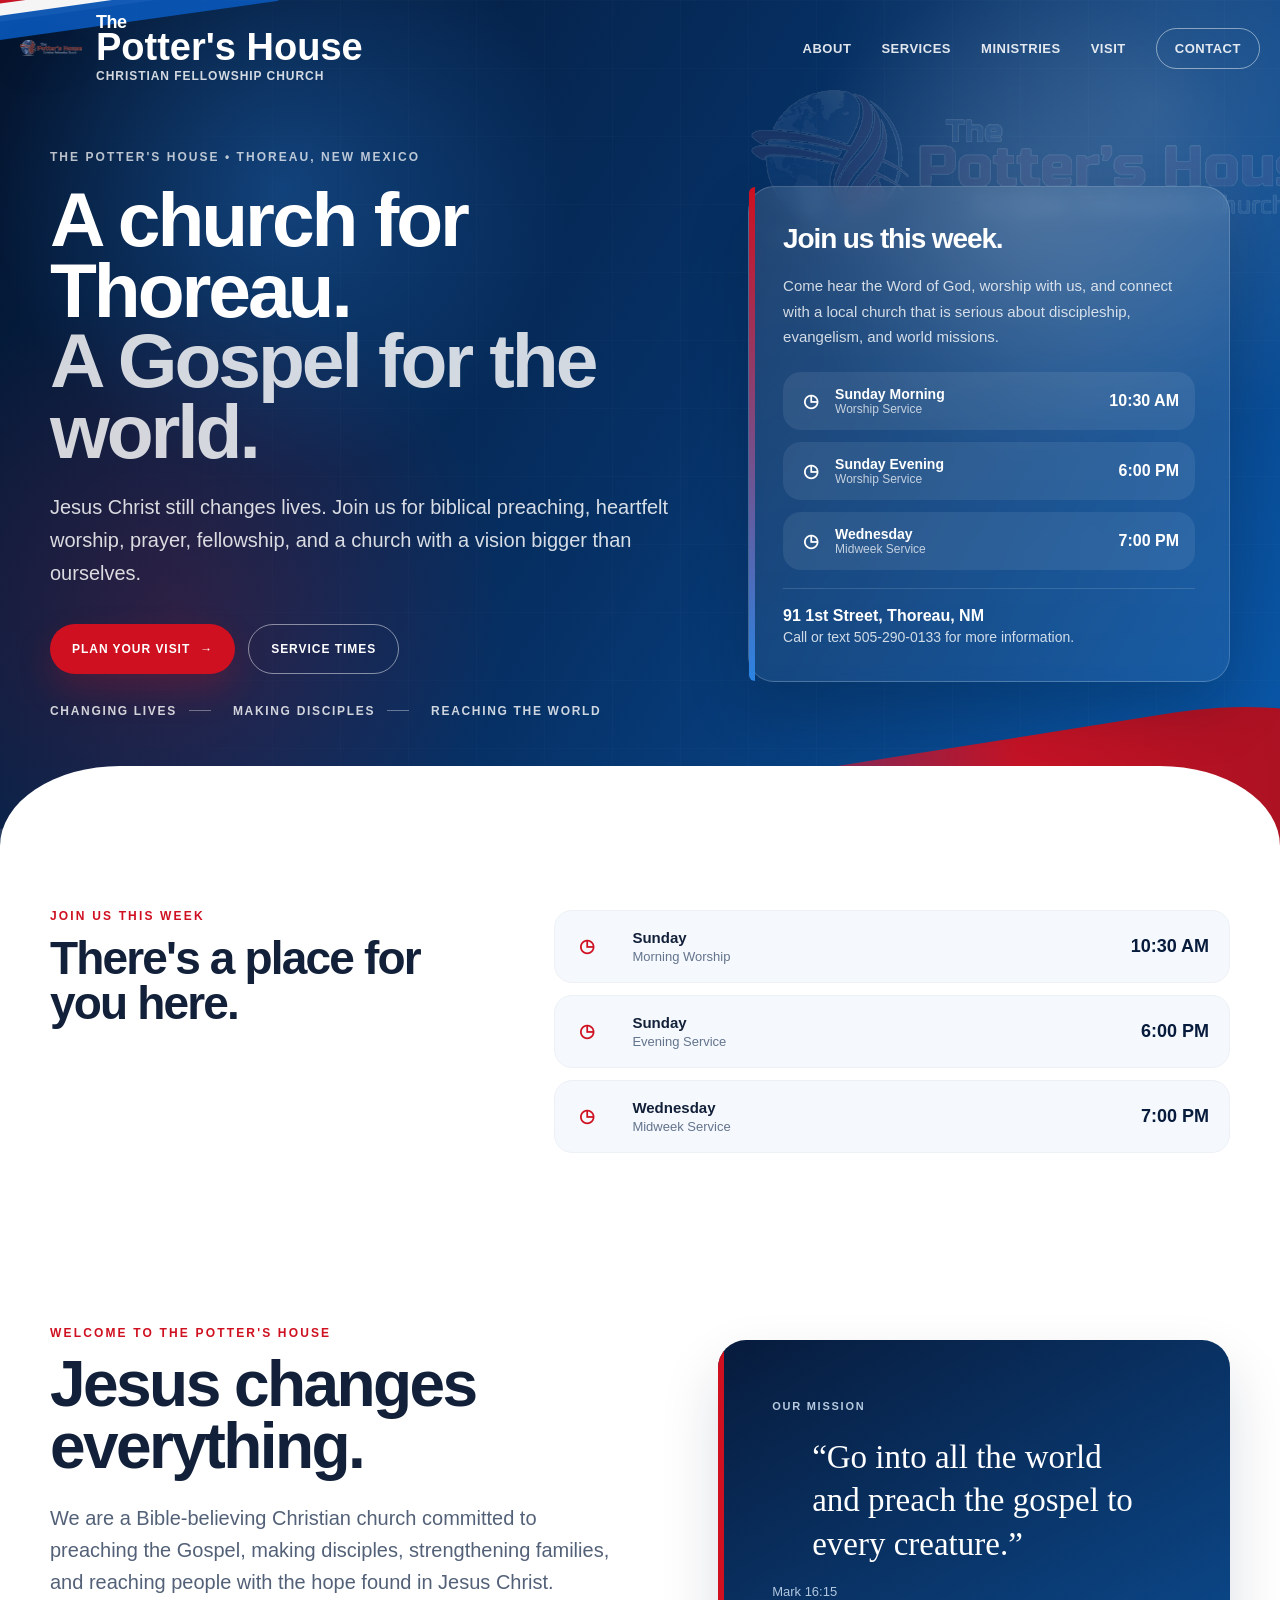
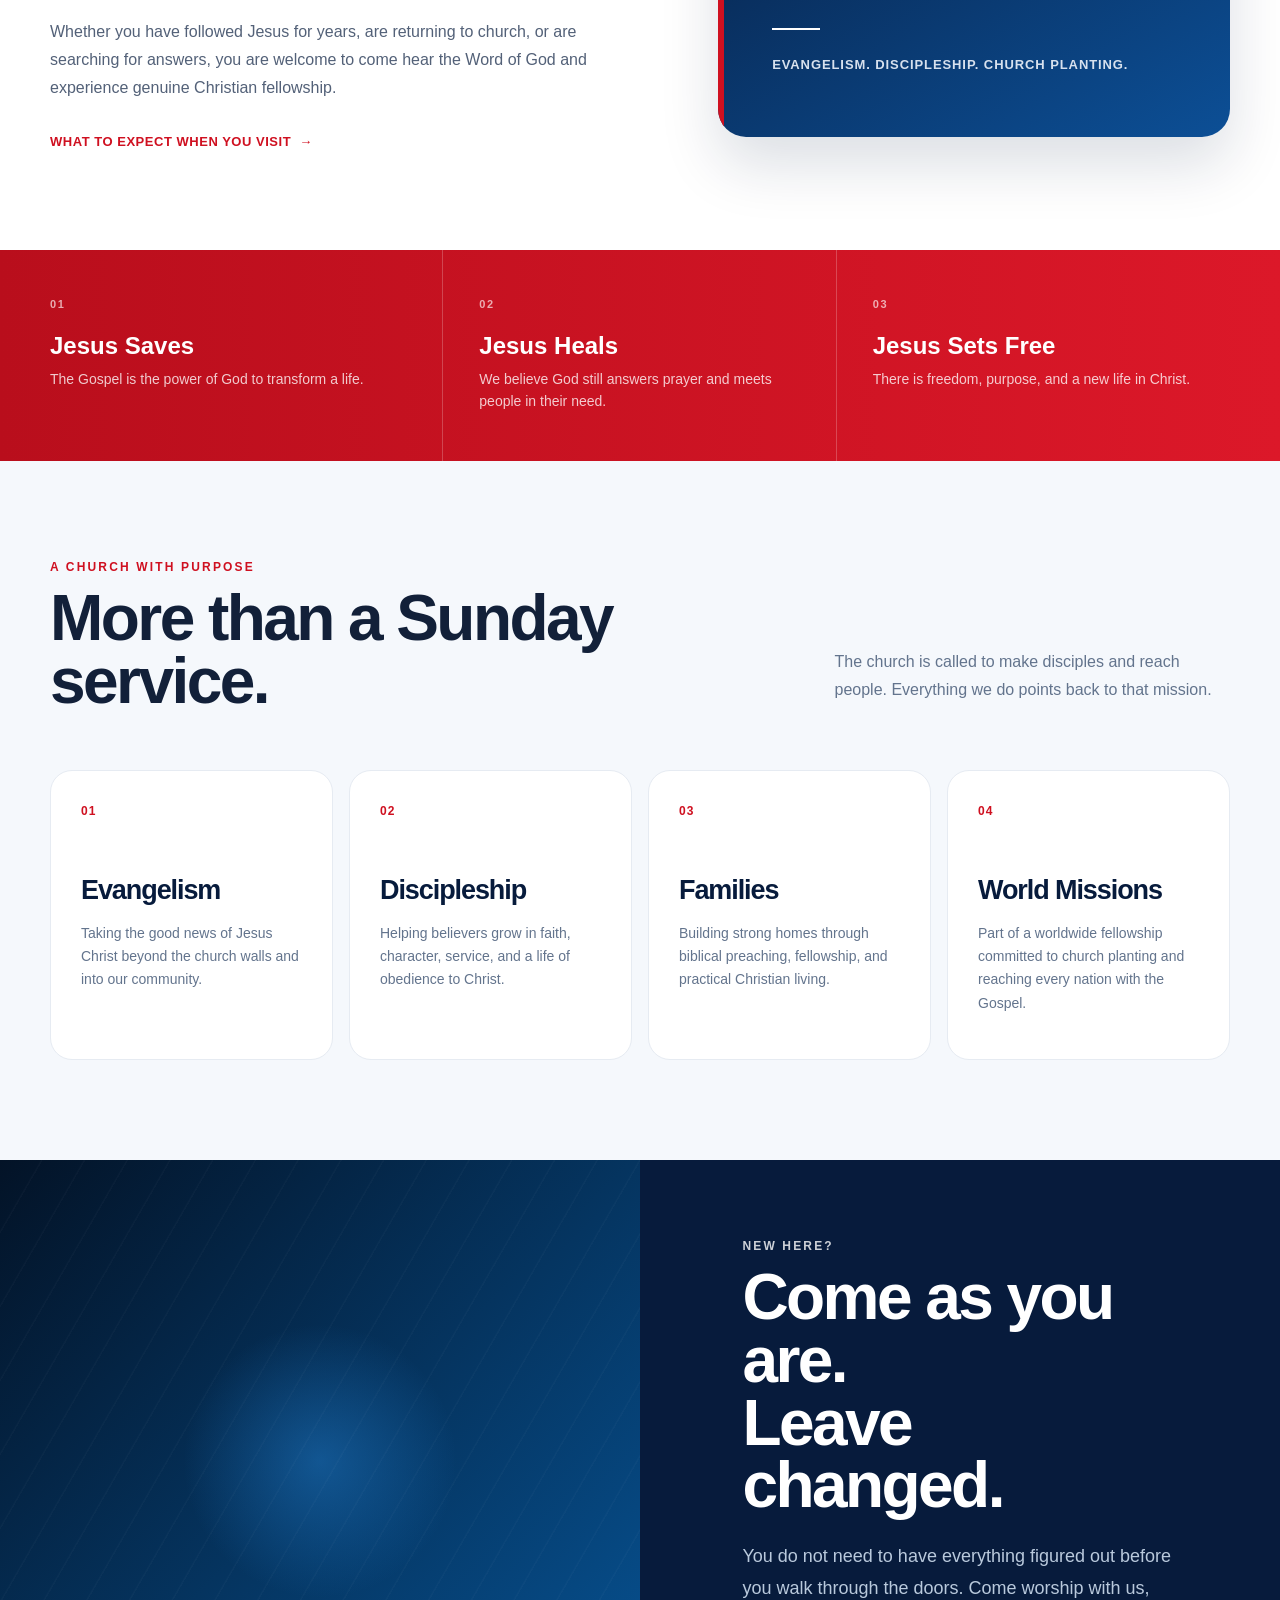
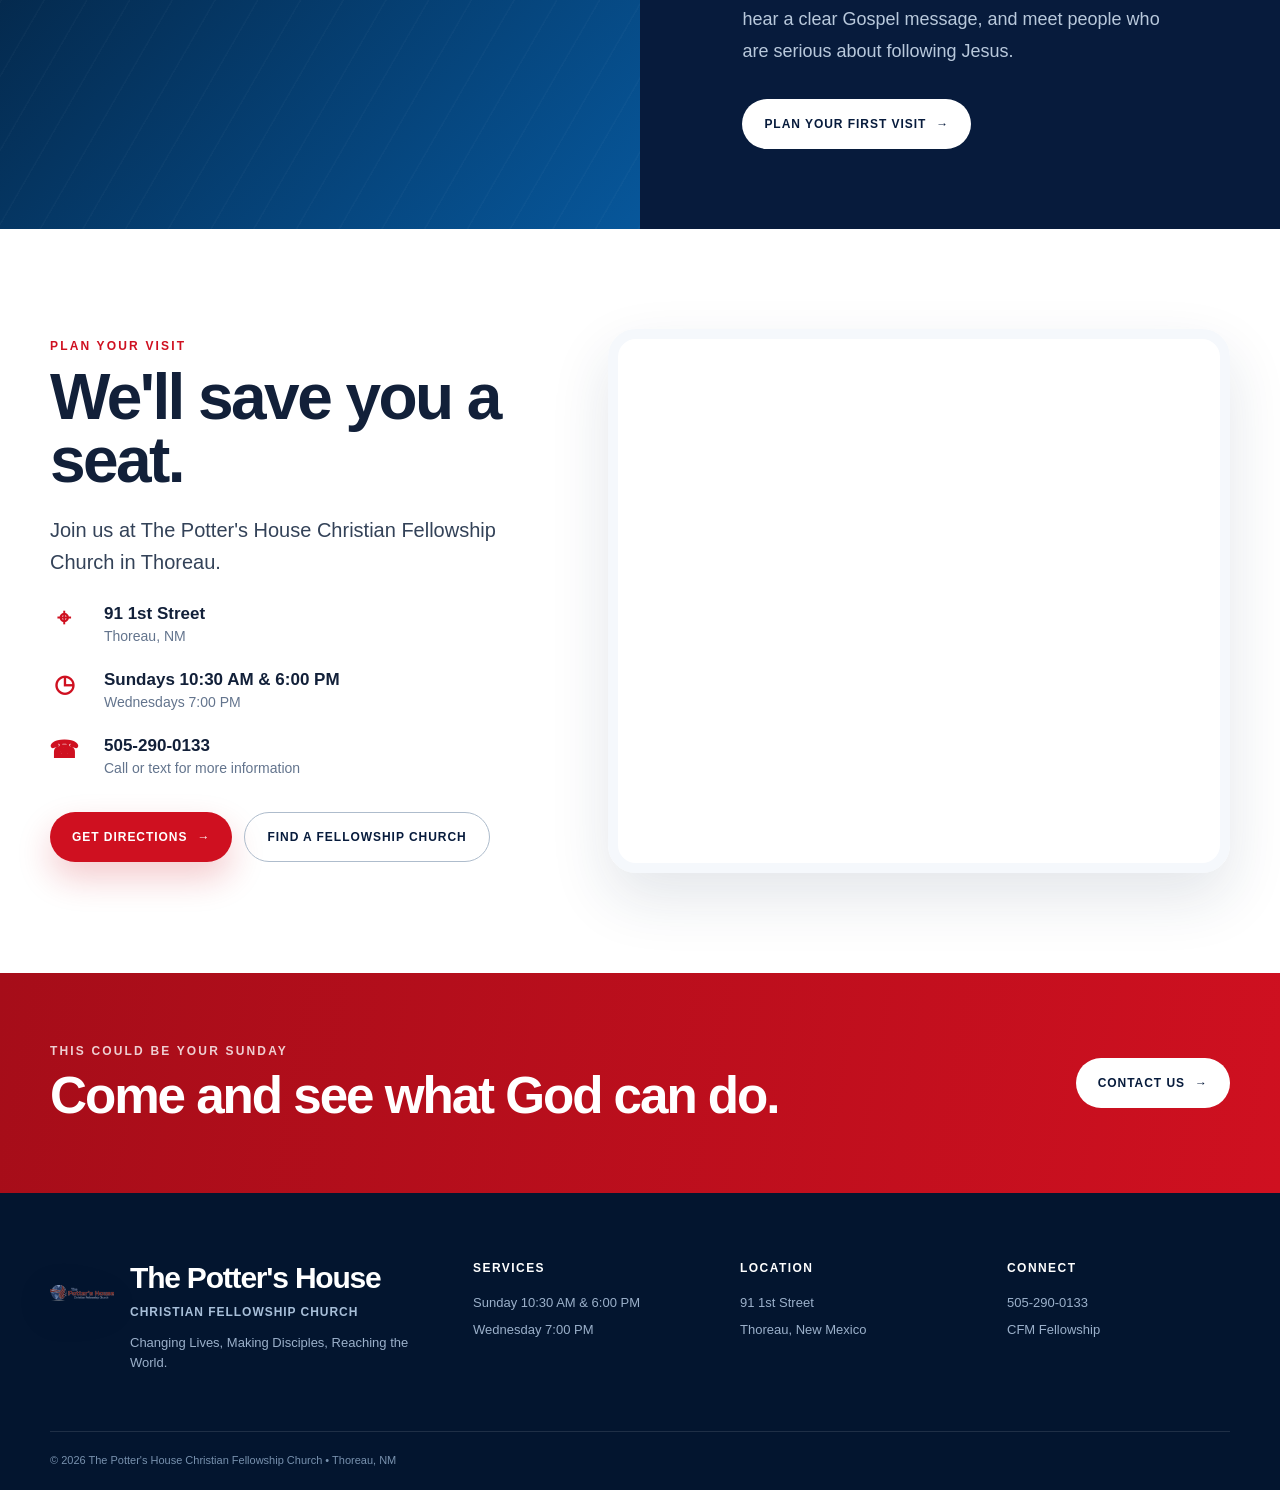
==== index.html @ 63192f6c "Launch Thoreau Potter's House website" ====
<!doctype html>
<html lang="en">
<head>
  <meta charset="utf-8" />
  <meta name="viewport" content="width=device-width, initial-scale=1" />
  <title>The Potter's House Thoreau | Christian Fellowship Church</title>
  <meta name="description" content="The Potter's House Christian Fellowship Church in Thoreau, New Mexico. Changing lives, making disciples, reaching the world." />
  <meta property="og:title" content="The Potter's House Thoreau" />
  <meta property="og:description" content="Changing Lives, Making Disciples, Reaching the World" />
  <meta property="og:type" content="website" />
  <meta property="og:url" content="https://thoreaupottershouse.com" />
  <link rel="stylesheet" href="/styles.css" />
</head>
<body>
<main>
  <header class="site-header" id="siteHeader">
    <div class="shell">
      <a class="brand" href="#home" aria-label="The Potter's House Thoreau home">
        <img class="brand-mark" src="/assets/logo-mark-transparent.webp" alt="The Potter's House logo mark" />
        <span class="brand-text">
          <span class="brand-top">The</span>
          <span class="brand-main">Potter's House</span>
          <span class="brand-sub">Christian Fellowship Church</span>
        </span>
      </a>
      <nav class="nav" aria-label="Primary navigation">
        <a href="/about.html">About</a>
        <a href="#services">Services</a>
        <a href="#ministries">Ministries</a>
        <a href="#visit">Visit</a>
        <a class="nav-cta" href="tel:+15052900133">Contact</a>
      </nav>
    </div>
  </header>

  <section class="hero" id="home">
    <div class="hero-ribbon-top"></div>
    <div class="hero-grid"></div>
    <div class="hero-glow"></div>
    <img class="hero-watermark" src="/assets/logo-mark-transparent.webp" alt="" aria-hidden="true" />

    <div class="hero-content shell">
      <div class="hero-copy">
        <div class="eyebrow">The Potter's House • Thoreau, New Mexico</div>
        <h1>A church for Thoreau.<br><span>A Gospel for the world.</span></h1>
        <p>Jesus Christ still changes lives. Join us for biblical preaching, heartfelt worship, prayer, fellowship, and a church with a vision bigger than ourselves.</p>
        <div class="hero-actions">
          <a class="button button-primary" href="#visit">Plan Your Visit <span>→</span></a>
          <a class="button button-ghost" href="#services">Service Times</a>
        </div>
        <div class="hero-tagline">
          <span>Changing Lives</span>
          <span>Making Disciples</span>
          <span>Reaching the World</span>
        </div>
      </div>

      <aside class="hero-panel" aria-label="Church service information">
        <h3>Join us this week.</h3>
        <p>Come hear the Word of God, worship with us, and connect with a local church that is serious about discipleship, evangelism, and world missions.</p>
        <div class="hero-list">
          <div class="hero-list-item"><div class="icon">◷</div><div><strong>Sunday Morning</strong><span>Worship Service</span></div><b>10:30 AM</b></div>
          <div class="hero-list-item"><div class="icon">◷</div><div><strong>Sunday Evening</strong><span>Worship Service</span></div><b>6:00 PM</b></div>
          <div class="hero-list-item"><div class="icon">◷</div><div><strong>Wednesday</strong><span>Midweek Service</span></div><b>7:00 PM</b></div>
        </div>
        <div class="hero-address"><strong>91 1st Street, Thoreau, NM</strong>Call or text <a href="tel:+15052900133">505-290-0133</a> for more information.</div>
      </aside>
    </div>
  </section>

  <section class="quick-info" id="services">
    <div class="shell quick-info-grid">
      <div class="quick-lead"><p class="kicker">Join us this week</p><h2>There's a place for you here.</h2></div>
      <div class="service-times">
        <article class="service-card"><div class="icon">◷</div><div><strong>Sunday</strong><span>Morning Worship</span></div><b>10:30 AM</b></article>
        <article class="service-card"><div class="icon">◷</div><div><strong>Sunday</strong><span>Evening Service</span></div><b>6:00 PM</b></article>
        <article class="service-card"><div class="icon">◷</div><div><strong>Wednesday</strong><span>Midweek Service</span></div><b>7:00 PM</b></article>
      </div>
    </div>
  </section>

  <section class="welcome section" id="about">
    <div class="shell split-layout">
      <div class="section-copy">
        <p class="kicker">Welcome to The Potter's House</p>
        <h2>Jesus changes everything.</h2>
        <p class="lead">We are a Bible-believing Christian church committed to preaching the Gospel, making disciples, strengthening families, and reaching people with the hope found in Jesus Christ.</p>
        <p>Whether you have followed Jesus for years, are returning to church, or are searching for answers, you are welcome to come hear the Word of God and experience genuine Christian fellowship.</p>
        <a class="text-link" href="#visit">What to expect when you visit <span>→</span></a>
      </div>
      <div class="statement-card">
        <span class="statement-small">Our mission</span>
        <blockquote>“Go into all the world and preach the gospel to every creature.”</blockquote>
        <cite>Mark 16:15</cite>
        <div class="statement-rule"></div>
        <p>Evangelism. Discipleship. Church planting.</p>
      </div>
    </div>
  </section>

  <section class="belief-band">
    <div class="shell belief-grid">
      <div><span>01</span><strong>Jesus Saves</strong><p>The Gospel is the power of God to transform a life.</p></div>
      <div><span>02</span><strong>Jesus Heals</strong><p>We believe God still answers prayer and meets people in their need.</p></div>
      <div><span>03</span><strong>Jesus Sets Free</strong><p>There is freedom, purpose, and a new life in Christ.</p></div>
    </div>
  </section>

  <section class="section ministries" id="ministries">
    <div class="shell">
      <div class="section-heading">
        <div><p class="kicker">A church with purpose</p><h2>More than a Sunday service.</h2></div>
        <p>The church is called to make disciples and reach people. Everything we do points back to that mission.</p>
      </div>
      <div class="ministry-grid">
        <article class="ministry-card"><span>01</span><h3>Evangelism</h3><p>Taking the good news of Jesus Christ beyond the church walls and into our community.</p></article>
        <article class="ministry-card"><span>02</span><h3>Discipleship</h3><p>Helping believers grow in faith, character, service, and a life of obedience to Christ.</p></article>
        <article class="ministry-card"><span>03</span><h3>Families</h3><p>Building strong homes through biblical preaching, fellowship, and practical Christian living.</p></article>
        <article class="ministry-card"><span>04</span><h3>World Missions</h3><p>Part of a worldwide fellowship committed to church planting and reaching every nation with the Gospel.</p></article>
      </div>
    </div>
  </section>

  <section class="invite-section">
    <div class="invite-image" aria-hidden="true"></div>
    <div class="invite-content">
      <p class="kicker light">New here?</p>
      <h2>Come as you are.<br>Leave changed.</h2>
      <p>You do not need to have everything figured out before you walk through the doors. Come worship with us, hear a clear Gospel message, and meet people who are serious about following Jesus.</p>
      <a class="button button-white" href="#visit">Plan Your First Visit <span>→</span></a>
    </div>
  </section>

  <section class="section visit" id="visit">
    <div class="shell visit-grid">
      <div class="visit-details">
        <p class="kicker">Plan your visit</p>
        <h2>We'll save you a seat.</h2>
        <p class="lead">Join us at The Potter's House Christian Fellowship Church in Thoreau.</p>
        <div class="detail-row"><div class="icon">⌖</div><div><strong>91 1st Street</strong><span>Thoreau, NM</span></div></div>
        <div class="detail-row"><div class="icon">◷</div><div><strong>Sundays 10:30 AM &amp; 6:00 PM</strong><span>Wednesdays 7:00 PM</span></div></div>
        <div class="detail-row"><div class="icon">☎</div><div><strong><a href="tel:+15052900133">505-290-0133</a></strong><span>Call or text for more information</span></div></div>
        <div class="visit-actions">
          <a class="button button-primary" href="https://www.google.com/maps/search/?api=1&query=91+1st+Street+Thoreau+NM" target="_blank" rel="noreferrer">Get Directions <span>→</span></a>
          <a class="button button-outline" href="https://www.cfmmap.org/" target="_blank" rel="noreferrer">Find a Fellowship Church</a>
        </div>
      </div>
      <div class="map-card"><iframe title="Map to The Potter's House Thoreau" src="https://www.google.com/maps?q=91%201st%20Street%20Thoreau%20NM&output=embed" loading="lazy" referrerpolicy="no-referrer-when-downgrade"></iframe></div>
    </div>
  </section>

  <section class="final-cta"><div class="shell final-cta-inner"><div><p class="kicker light">This could be your Sunday</p><h2>Come and see what God can do.</h2></div><a class="button button-white" href="tel:+15052900133">Contact Us <span>→</span></a></div></section>

  <footer>
    <div class="shell footer-grid">
      <div class="footer-brand">
        <img src="/assets/logo-mark-transparent.webp" alt="The Potter's House logo mark">
        <div class="footer-brand-copy">
          <strong>The Potter's House</strong>
          <span>Christian Fellowship Church</span>
          <p>Changing Lives, Making Disciples, Reaching the World.</p>
        </div>
      </div>
      <div><strong>Services</strong><p>Sunday 10:30 AM &amp; 6:00 PM</p><p>Wednesday 7:00 PM</p></div>
      <div><strong>Location</strong><p>91 1st Street</p><p>Thoreau, New Mexico</p></div>
      <div><strong>Connect</strong><p><a href="tel:+15052900133">505-290-0133</a></p><p><a href="https://www.cfmmap.org/" target="_blank" rel="noreferrer">CFM Fellowship</a></p></div>
    </div>
    <div class="shell copyright">© 2026 The Potter's House Christian Fellowship Church • Thoreau, NM</div>
  </footer>
</main>
<script>
  const header = document.getElementById('siteHeader');
  const updateHeader = () => {
    if (window.scrollY > 24) header.classList.add('is-scrolled');
    else header.classList.remove('is-scrolled');
  };
  updateHeader();
  window.addEventListener('scroll', updateHeader, { passive: true });
</script>
</body>
</html>
---- styles.css ----
:root {
  --navy: #071b3c;
  --navy-deep: #031127;
  --blue: #0a57b8;
  --blue-bright: #2b84e3;
  --red: #cf1020;
  --red-dark: #a60d19;
  --ink: #122039;
  --muted: #63748d;
  --paper: #ffffff;
  --soft: #f5f8fc;
  --line: #dde5ef;
  --shadow: 0 28px 60px rgba(8, 28, 62, .14);
}

*{box-sizing:border-box}
html{scroll-behavior:smooth}
body{margin:0;color:var(--ink);background:var(--paper);font-family:Arial,Helvetica,sans-serif;-webkit-font-smoothing:antialiased}
a{text-decoration:none;color:inherit}
img{display:block;max-width:100%}
.shell{width:min(1180px,calc(100% - 48px));margin:0 auto}
.section{padding:100px 0}
.kicker{margin:0 0 14px;color:var(--red);font-size:12px;line-height:1;font-weight:800;letter-spacing:.18em;text-transform:uppercase}
.kicker.light{color:#fff;opacity:.8}
h1,h2,h3,p,blockquote{margin-top:0}
h1,h2,h3{letter-spacing:-.04em}
h2{margin-bottom:24px;font-size:clamp(38px,5vw,64px);line-height:.98}
p{font-size:16px;line-height:1.75}
.lead{color:#334258;font-size:20px;line-height:1.6}
.button{display:inline-flex;align-items:center;justify-content:center;gap:10px;min-height:50px;padding:0 22px;border-radius:999px;font-size:12px;font-weight:800;letter-spacing:.08em;text-transform:uppercase;transition:transform .2s ease,background .2s ease,border-color .2s ease,color .2s ease}
.button:hover{transform:translateY(-2px)}
.button-primary{color:#fff;background:var(--red);box-shadow:0 16px 34px rgba(207,16,32,.22)}
.button-primary:hover{background:var(--red-dark)}
.button-white{background:#fff;color:var(--navy)}
.button-ghost{border:1px solid rgba(255,255,255,.48);color:#fff}
.button-outline{border:1px solid #aebccc;color:var(--navy)}
.icon{width:28px;height:28px;display:flex;align-items:center;justify-content:center;color:var(--red);font-size:24px;font-weight:700}

.site-header{position:fixed;z-index:60;top:0;left:0;right:0;height:96px;display:flex;align-items:center;justify-content:center;transition:background .25s ease,border-color .25s ease,box-shadow .25s ease,backdrop-filter .25s ease}
.site-header .shell{width:min(1280px,calc(100% - 40px));display:flex;align-items:center;justify-content:space-between}
.site-header.is-scrolled{background:rgba(255,255,255,.94);backdrop-filter:blur(14px);border-bottom:1px solid rgba(12,41,78,.08);box-shadow:0 12px 30px rgba(8,26,57,.08)}
.brand{display:flex;align-items:center;gap:14px;min-width:0}
.brand-mark{width:62px;height:62px;object-fit:contain;filter:drop-shadow(0 10px 18px rgba(0,0,0,.14))}
.brand-text{display:flex;flex-direction:column;line-height:.92;min-width:0}
.brand-top{color:#fff;font-size:18px;font-weight:800;letter-spacing:-.03em}
.site-header.is-scrolled .brand-top{color:var(--blue)}
.brand-main{color:#fff;font-size:38px;font-weight:900;white-space:nowrap}
.site-header.is-scrolled .brand-main{color:var(--red)}
.brand-sub{margin-top:6px;color:rgba(255,255,255,.82);font-size:12px;font-weight:700;letter-spacing:.08em;text-transform:uppercase;white-space:nowrap}
.site-header.is-scrolled .brand-sub{color:var(--blue)}
.nav{display:flex;align-items:center;gap:30px;font-size:13px;font-weight:800;letter-spacing:.04em;text-transform:uppercase}
.nav a{color:rgba(255,255,255,.88);transition:color .2s ease,background .2s ease,border-color .2s ease}
.site-header.is-scrolled .nav a{color:var(--ink)}
.nav a:hover{color:#fff}
.site-header.is-scrolled .nav a:hover{color:var(--red)}
.nav-cta{padding:12px 18px;border:1px solid rgba(255,255,255,.48);border-radius:999px}
.site-header.is-scrolled .nav-cta{border-color:var(--red);color:var(--red)}

.hero{position:relative;overflow:hidden;color:#fff;padding:150px 0 140px;background:radial-gradient(circle at 22% 22%,rgba(43,132,227,.34),transparent 24%),radial-gradient(circle at 90% 12%,rgba(255,255,255,.14),transparent 24%),linear-gradient(120deg,#04142d 0%,#063166 52%,#0a5aad 100%)}
.hero::before{content:"";position:absolute;inset:auto auto 0 -8%;width:66%;height:180px;border-top:18px solid rgba(255,255,255,.92);border-radius:100% 100% 0 0;opacity:.14;transform:translateY(68%)}
.hero::after{content:"";position:absolute;right:-12%;bottom:-110px;width:74%;height:220px;background:linear-gradient(90deg,var(--blue),var(--red) 58%,var(--red-dark));border-top-left-radius:240px 120px;border-top-right-radius:240px 120px;transform:rotate(-9deg);opacity:.95}
.hero-ribbon-top,.hero-ribbon-top::before,.hero-ribbon-top::after{position:absolute;content:"";height:24px;border-radius:999px;left:-8%;right:42%;transform-origin:left center}
.hero-ribbon-top{top:12px;background:#fff;transform:rotate(-8deg);opacity:.96}
.hero-ribbon-top::before{top:-18px;background:var(--red);opacity:.98;transform:rotate(0deg)}
.hero-ribbon-top::after{top:18px;background:var(--blue);opacity:.96;right:54%}
.hero-grid{position:absolute;inset:0;background-image:linear-gradient(rgba(255,255,255,.08) 1px,transparent 1px),linear-gradient(90deg,rgba(255,255,255,.08) 1px,transparent 1px);background-size:68px 68px;opacity:.22;mask-image:linear-gradient(to right,transparent,rgba(0,0,0,.9) 28%,#000 100%)}
.hero-glow{position:absolute;inset:0;pointer-events:none;background:radial-gradient(circle at 14% 72%,rgba(207,16,32,.2),transparent 26%),radial-gradient(circle at 80% 26%,rgba(255,255,255,.12),transparent 20%)}
.hero-watermark{position:absolute;right:-60px;top:90px;width:min(46vw,700px);opacity:.12;filter:brightness(1.45) saturate(1.05);mix-blend-mode:screen}
.hero-content{position:relative;z-index:2;display:grid;grid-template-columns:1.15fr .85fr;gap:46px;align-items:center}
.eyebrow{margin-bottom:20px;font-size:12px;font-weight:800;letter-spacing:.17em;text-transform:uppercase;opacity:.72}
.hero h1{margin-bottom:24px;max-width:720px;font-size:clamp(50px,6vw,90px);line-height:.92}
.hero h1 span{color:#fff;opacity:.82}
.hero-copy>p{max-width:680px;color:rgba(255,255,255,.84);font-size:20px;line-height:1.65}
.hero-actions{display:flex;flex-wrap:wrap;gap:13px;margin-top:34px}
.hero-tagline{display:flex;flex-wrap:wrap;gap:18px 22px;margin-top:30px;font-size:12px;font-weight:800;letter-spacing:.14em;text-transform:uppercase;color:rgba(255,255,255,.8)}
.hero-tagline span{display:inline-flex;align-items:center;gap:12px}
.hero-tagline span:not(:last-child)::after{content:"";width:22px;height:1px;background:rgba(255,255,255,.36)}
.hero-panel{position:relative;padding:36px 34px;border:1px solid rgba(255,255,255,.18);border-radius:26px;background:linear-gradient(180deg,rgba(255,255,255,.12),rgba(255,255,255,.06));backdrop-filter:blur(8px);box-shadow:0 28px 60px rgba(3,16,34,.22)}
.hero-panel::before{content:"";position:absolute;left:0;top:0;bottom:0;width:6px;background:linear-gradient(180deg,var(--red),var(--blue-bright));border-radius:26px 0 0 26px}
.hero-panel h3{margin:0 0 18px;font-size:28px}
.hero-panel p{margin:0 0 18px;color:rgba(255,255,255,.8);font-size:15px;line-height:1.7}
.hero-list{display:grid;gap:12px;margin-top:22px}
.hero-list-item{display:grid;grid-template-columns:auto 1fr auto;align-items:center;gap:12px;padding:14px 16px;border-radius:18px;background:rgba(255,255,255,.08)}
.hero-list-item .icon{width:24px;height:24px;color:#fff;font-size:18px}
.hero-list-item strong,.hero-list-item span{display:block}
.hero-list-item strong{font-size:14px}
.hero-list-item span{color:rgba(255,255,255,.72);font-size:12px}
.hero-list-item b{font-size:16px}
.hero-address{margin-top:18px;padding-top:18px;border-top:1px solid rgba(255,255,255,.14);font-size:14px;color:rgba(255,255,255,.8)}
.hero-address strong{display:block;margin-bottom:4px;color:#fff;font-size:16px}

.quick-info{position:relative;padding:52px 0 74px;background:#fff}
.quick-info::before{content:"";position:absolute;inset:auto 0 auto 0;top:-92px;height:140px;background:#fff;border-top-left-radius:120px 80px;border-top-right-radius:120px 80px}
.quick-info-grid{position:relative;z-index:2;display:grid;grid-template-columns:.8fr 1.2fr;gap:54px;align-items:start}
.quick-lead h2{max-width:420px;margin-bottom:0;font-size:46px}
.service-times{display:grid;gap:12px}
.service-card{display:grid;grid-template-columns:42px 1fr auto;gap:15px;align-items:center;padding:18px 20px;background:var(--soft);border:1px solid #edf1f6;border-radius:18px}
.service-card strong,.service-card span{display:block}
.service-card strong{margin-bottom:3px;font-size:15px}
.service-card span{color:var(--muted);font-size:13px}
.service-card b{color:var(--navy);font-size:18px}
.service-card .icon{width:24px;height:24px;font-size:18px}

.split-layout{display:grid;grid-template-columns:1.05fr .95fr;gap:clamp(50px,8vw,110px);align-items:center}
.section-copy p:not(.kicker){max-width:680px;color:#536178}
.text-link{display:inline-flex;align-items:center;gap:8px;margin-top:16px;color:var(--red);font-size:13px;font-weight:800;letter-spacing:.04em;text-transform:uppercase}
.statement-card{position:relative;padding:60px 54px;color:#fff;background:linear-gradient(150deg,var(--navy),#0c4f96);border-radius:28px;box-shadow:var(--shadow);overflow:hidden}
.statement-card::before{content:"";position:absolute;width:100%;height:100%;top:0;left:0;background:url('/assets/logo-mark.svg') no-repeat right -30px bottom -20px / 220px auto;opacity:.08}
.statement-card::after{content:"";position:absolute;width:6px;top:0;bottom:0;left:0;background:var(--red)}
.statement-small{display:block;margin-bottom:24px;color:#b6c9df;font-size:11px;font-weight:800;letter-spacing:.16em;text-transform:uppercase}
.statement-card blockquote{position:relative;z-index:1;margin-bottom:16px;font-family:Georgia,'Times New Roman',serif;font-size:33px;line-height:1.32}
.statement-card cite{position:relative;z-index:1;color:#b1c6df;font-size:13px;font-style:normal}
.statement-rule{position:relative;z-index:1;width:48px;height:2px;margin:28px 0 24px;background:#fff}
.statement-card p{position:relative;z-index:1;margin-bottom:0;color:#d7e1ee;font-size:13px;font-weight:800;letter-spacing:.07em;text-transform:uppercase}

.belief-band{color:#fff;background:linear-gradient(90deg,#b90e1c,#dc1829)}
.belief-grid{display:grid;grid-template-columns:repeat(3,1fr)}
.belief-grid>div{padding:48px 36px;border-right:1px solid rgba(255,255,255,.22)}
.belief-grid>div:first-child{padding-left:0}
.belief-grid>div:last-child{border-right:0}
.belief-grid span{display:block;margin-bottom:22px;font-size:11px;font-weight:800;letter-spacing:.15em;opacity:.65}
.belief-grid strong{display:block;margin-bottom:8px;font-size:24px}
.belief-grid p{margin-bottom:0;color:rgba(255,255,255,.78);font-size:14px;line-height:1.6}

.ministries{background:var(--soft)}
.section-heading{display:grid;grid-template-columns:1.3fr .7fr;gap:50px;align-items:end;margin-bottom:58px}
.section-heading h2{margin-bottom:0}
.section-heading>p{max-width:430px;margin-bottom:8px;color:var(--muted)}
.ministry-grid{display:grid;grid-template-columns:repeat(4,1fr);gap:16px}
.ministry-card{min-height:290px;padding:30px;background:#fff;border:1px solid #e6ebf2;border-radius:22px;transition:transform .22s ease,box-shadow .22s ease}
.ministry-card:hover{transform:translateY(-5px);box-shadow:0 22px 45px rgba(30,53,84,.08)}
.ministry-card>span{color:var(--red);font-size:12px;font-weight:800;letter-spacing:.1em}
.ministry-card h3{margin:56px 0 16px;color:var(--navy);font-size:27px}
.ministry-card p{margin-bottom:0;color:var(--muted);font-size:14px;line-height:1.65}

.invite-section{display:grid;grid-template-columns:1fr 1fr;min-height:620px;color:#fff;background:var(--navy)}
.invite-image{position:relative;overflow:hidden;background:radial-gradient(circle at 50% 45%,rgba(36,134,218,.42),transparent 28%),linear-gradient(135deg,#031327,#07579b)}
.invite-image::before{content:"";position:absolute;inset:0;background:url('/assets/logo-mark.svg') no-repeat center center / 66% auto;opacity:.14;filter:brightness(1.6)}
.invite-image::after{content:"";position:absolute;inset:0;background:repeating-linear-gradient(120deg,transparent 0 35px,rgba(255,255,255,.025) 36px 37px)}
.invite-content{display:flex;flex-direction:column;justify-content:center;padding:80px clamp(45px,8vw,120px)}
.invite-content h2{margin-bottom:24px}
.invite-content p:not(.kicker){max-width:630px;color:#b9c9dc;font-size:18px}
.invite-content .button{align-self:flex-start;margin-top:14px}

.visit{background:#fff}
.visit-grid{display:grid;grid-template-columns:.88fr 1.12fr;gap:70px;align-items:center}
.visit-details h2{margin-bottom:22px}
.detail-row{display:grid;grid-template-columns:40px 1fr;gap:14px;align-items:start;margin:26px 0}
.detail-row strong,.detail-row span{display:block}
.detail-row strong{margin-bottom:4px;font-size:17px}
.detail-row span{color:var(--muted);font-size:14px}
.visit-actions{display:flex;flex-wrap:wrap;gap:12px;margin-top:36px}
.map-card{min-height:520px;overflow:hidden;border:10px solid var(--soft);border-radius:28px;box-shadow:0 25px 60px rgba(25,52,84,.12)}
.map-card iframe{width:100%;height:520px;border:0}

.final-cta{padding:72px 0;color:#fff;background:linear-gradient(100deg,var(--red-dark),var(--red))}
.final-cta-inner{display:flex;align-items:center;justify-content:space-between;gap:38px}
.final-cta h2{margin-bottom:0;font-size:clamp(38px,4vw,58px)}

footer{padding:68px 0 24px;color:#c8d5e6;background:#03152f}
.footer-grid{display:grid;grid-template-columns:1.7fr 1fr 1fr 1fr;gap:44px;padding-bottom:50px}
.footer-brand{display:flex;align-items:flex-start;gap:16px}
.footer-brand img{width:64px;height:64px;object-fit:contain;filter:drop-shadow(0 10px 18px rgba(0,0,0,.18))}
.footer-brand-copy{display:flex;flex-direction:column}
.footer-brand-copy strong{margin:0 0 8px;color:#fff;font-size:30px;letter-spacing:-.04em;text-transform:none}
.footer-brand-copy span{display:block;margin-top:2px;color:#a8bfd9;font-size:12px;font-weight:700;letter-spacing:.08em;text-transform:uppercase}
.footer-brand-copy p{max-width:360px;margin-top:14px}
footer strong{display:block;margin-bottom:18px;color:#fff;font-size:12px;letter-spacing:.12em;text-transform:uppercase}
footer p{margin:7px 0;color:#9bb0ca;font-size:13px;line-height:1.55}
footer a:hover{color:#fff}
.copyright{padding-top:22px;border-top:1px solid rgba(255,255,255,.11);color:#7891ae;font-size:11px}

@media (max-width:1100px){
  .brand-main{font-size:32px}
  .brand-sub{font-size:11px}
  .nav{gap:18px;font-size:11px}
}

@media (max-width:980px){
  .site-header{height:auto;padding:12px 0}
  .site-header .shell{width:min(100% - 30px,1180px)}
  .brand-mark{width:52px;height:52px}
  .brand-top{font-size:15px}
  .brand-main{font-size:28px}
  .brand-sub{font-size:10px}
  .nav a:nth-child(-n+3){display:none}
  .hero{padding:138px 0 120px}
  .hero-content{grid-template-columns:1fr}
  .hero-watermark{width:min(80vw,540px);right:-80px;top:160px;opacity:.08}
  .quick-info-grid,.split-layout,.visit-grid,.section-heading{grid-template-columns:1fr}
  .ministry-grid{grid-template-columns:repeat(2,1fr)}
  .invite-section{grid-template-columns:.8fr 1.2fr}
  .belief-grid>div{padding:38px 24px}
  .footer-grid{grid-template-columns:1.5fr 1fr 1fr}
  .footer-grid>div:last-child{grid-column:2}
}

@media (max-width:700px){
  .shell{width:min(100% - 30px,1180px)}
  .section{padding:76px 0}
  .brand{gap:10px}
  .brand-mark{width:46px;height:46px}
  .brand-top{font-size:13px}
  .brand-main{font-size:23px}
  .brand-sub{display:none}
  .nav a:not(.nav-cta){display:none}
  .nav-cta{padding:10px 13px}
  .hero{padding:126px 0 110px}
  .hero::after{height:160px;bottom:-105px}
  .hero-ribbon-top,.hero-ribbon-top::before,.hero-ribbon-top::after{height:18px}
  .hero h1{font-size:clamp(48px,15vw,72px)}
  .hero-copy>p{font-size:17px}
  .hero-tagline{gap:10px 14px}
  .hero-tagline span{gap:8px}
  .hero-tagline span:not(:last-child)::after{width:14px}
  .hero-panel{padding:28px 24px;border-radius:22px}
  .quick-info{padding-top:26px}
  .quick-info::before{top:-68px;height:110px}
  .quick-info-grid{gap:32px}
  .quick-lead h2{font-size:40px}
  .service-card{grid-template-columns:34px 1fr}
  .service-card b{grid-column:2;font-size:17px}
  .statement-card{padding:42px 34px}
  .statement-card blockquote{font-size:27px}
  .belief-grid{grid-template-columns:1fr}
  .belief-grid>div,.belief-grid>div:first-child{padding:32px 0;border-right:0;border-bottom:1px solid rgba(255,255,255,.2)}
  .belief-grid>div:last-child{border-bottom:0}
  .ministry-grid{grid-template-columns:1fr}
  .ministry-card{min-height:240px}
  .ministry-card h3{margin-top:38px}
  .invite-section{grid-template-columns:1fr}
  .invite-image{min-height:360px}
  .invite-content{padding:70px 28px}
  .map-card,.map-card iframe{min-height:390px;height:390px}
  .visit-grid{gap:44px}
  .final-cta-inner{align-items:flex-start;flex-direction:column}
  .footer-grid{grid-template-columns:1fr 1fr}
  .footer-brand{grid-column:1/-1}
  .footer-brand-copy strong{font-size:24px}
  .footer-grid>div:last-child{grid-column:auto}
}
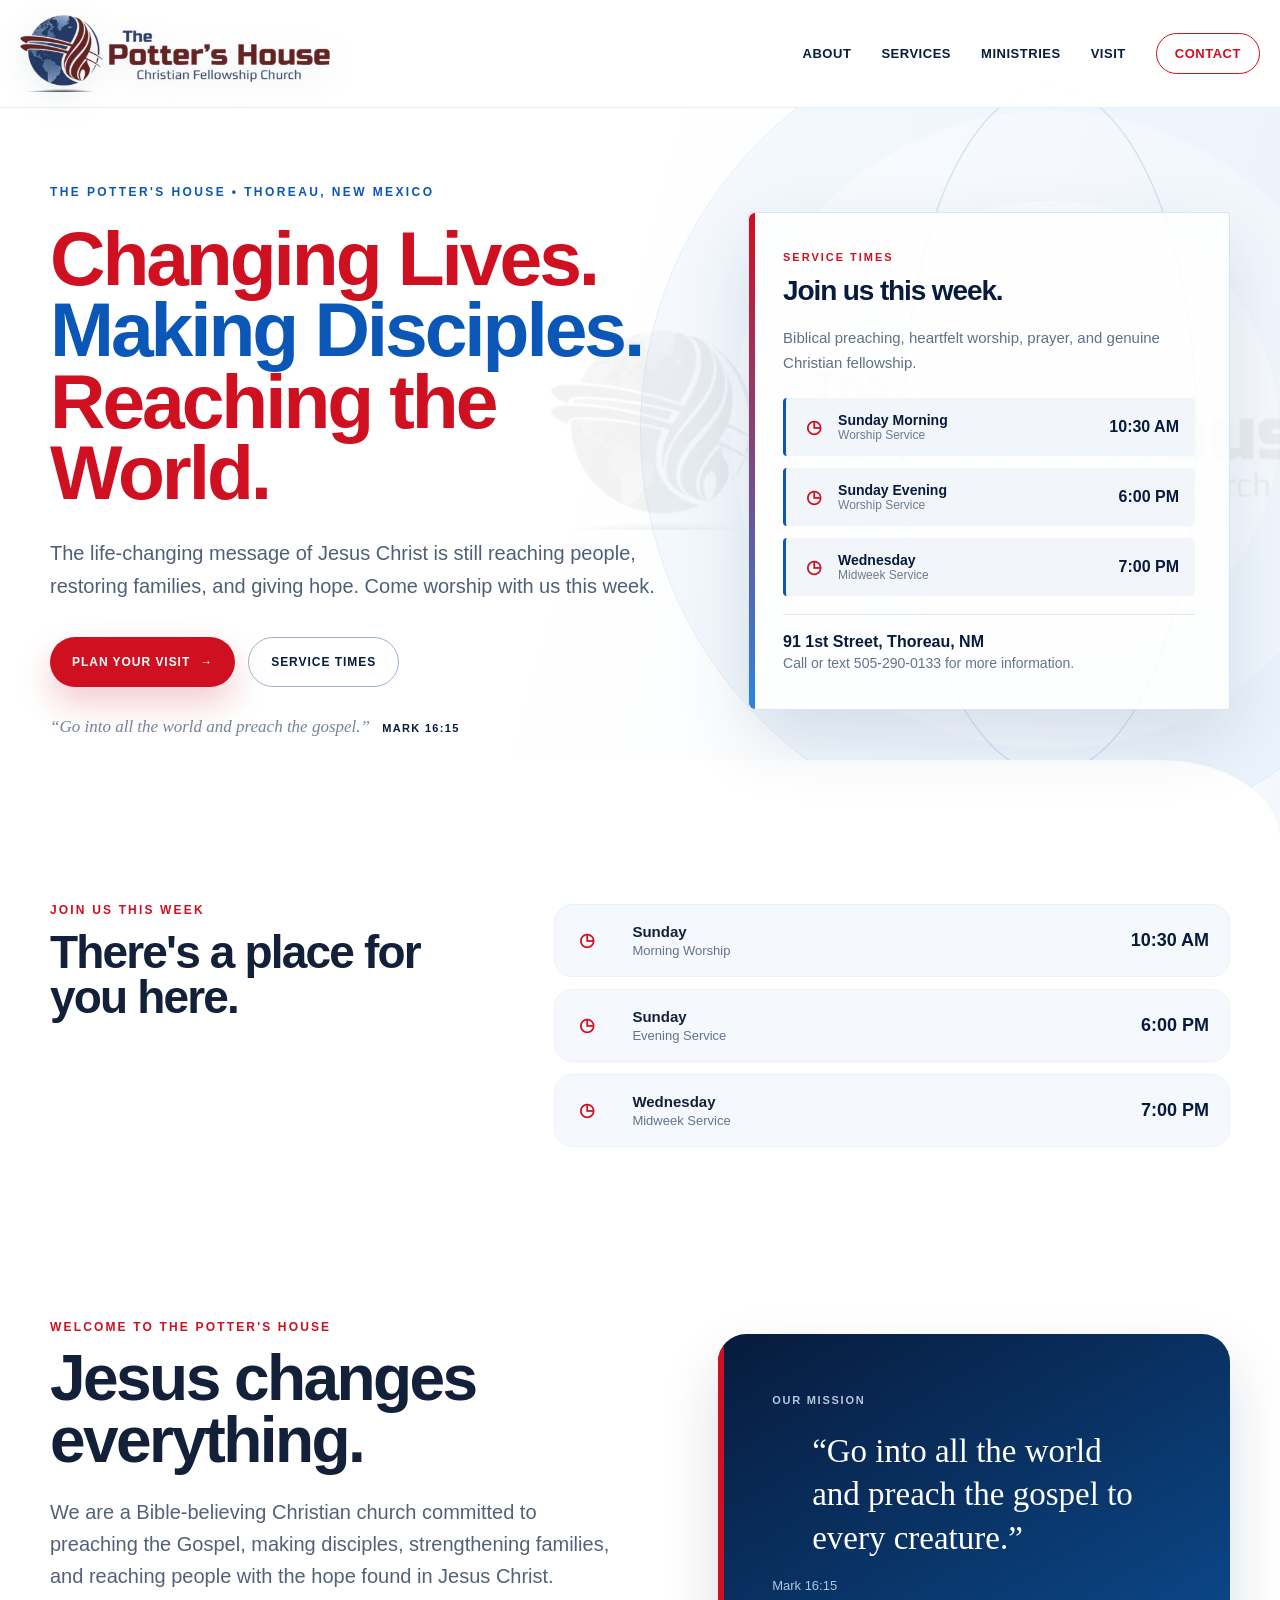
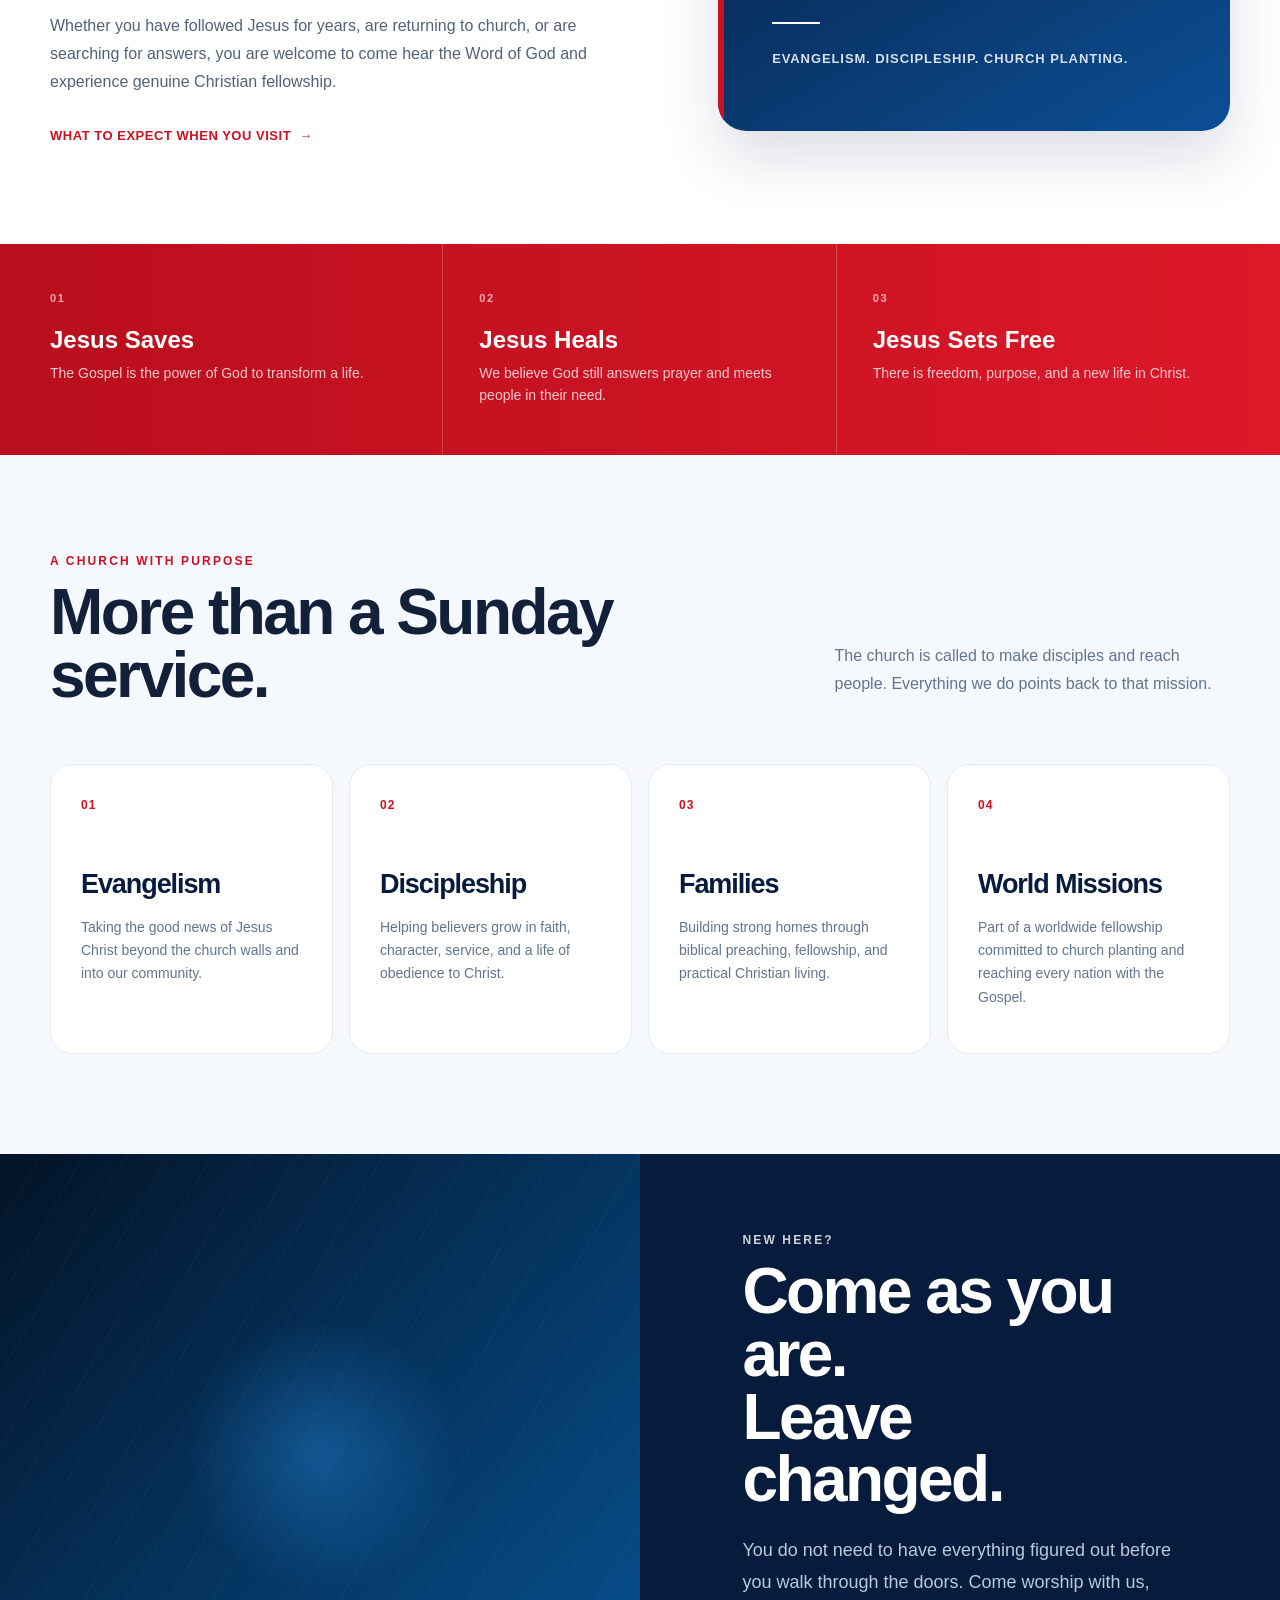
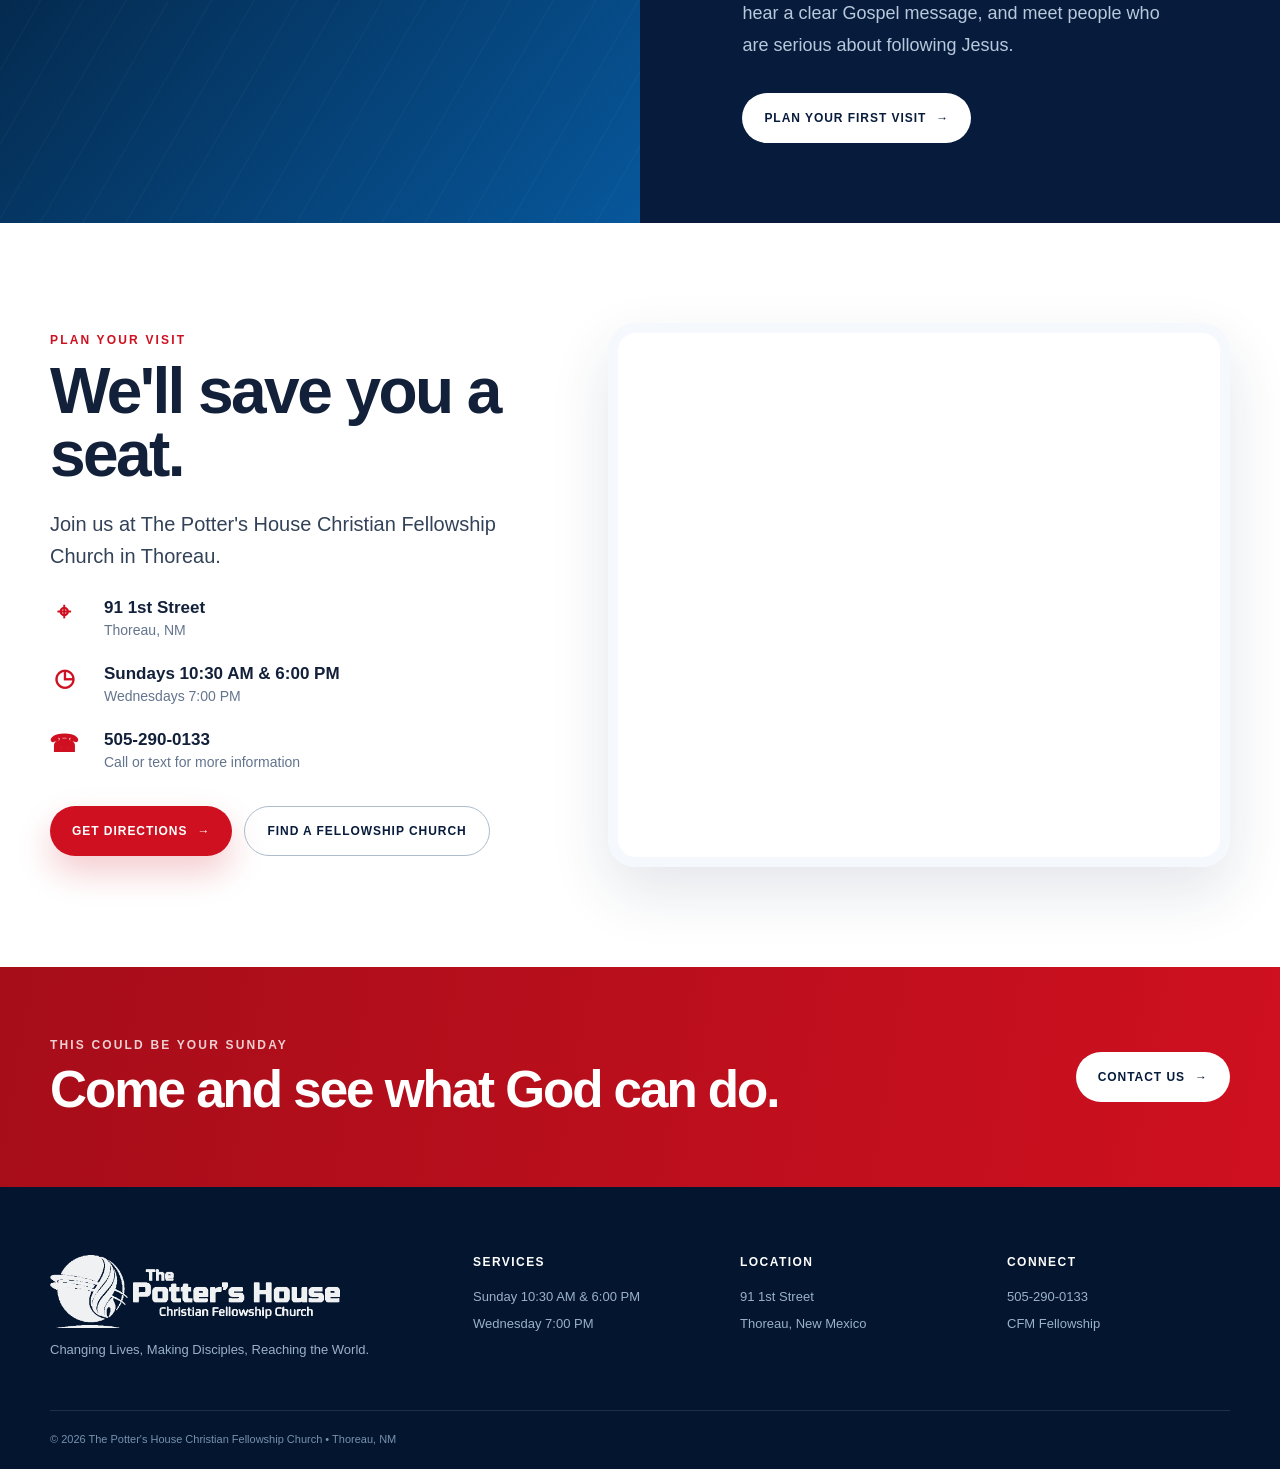
==== commit 3928b64d: "Refine design with Prescott-inspired world theme" ====
--- a/index.html
+++ b/index.html
@@ -16,12 +16,7 @@
   <header class="site-header" id="siteHeader">
     <div class="shell">
       <a class="brand" href="#home" aria-label="The Potter's House Thoreau home">
-        <img class="brand-mark" src="/assets/logo-mark-transparent.webp" alt="The Potter's House logo mark" />
-        <span class="brand-text">
-          <span class="brand-top">The</span>
-          <span class="brand-main">Potter's House</span>
-          <span class="brand-sub">Christian Fellowship Church</span>
-        </span>
+        <img class="brand-logo" src="/assets/logo-mark-transparent.webp" alt="The Potter's House Christian Fellowship Church" />
       </a>
       <nav class="nav" aria-label="Primary navigation">
         <a href="/about.html">About</a>
@@ -34,30 +29,25 @@
   </header>
 
   <section class="hero" id="home">
-    <div class="hero-ribbon-top"></div>
-    <div class="hero-grid"></div>
-    <div class="hero-glow"></div>
-    <img class="hero-watermark" src="/assets/logo-mark-transparent.webp" alt="" aria-hidden="true" />
+    <div class="world-watermark" aria-hidden="true"></div>
+    <div class="world-lines" aria-hidden="true"></div>
 
     <div class="hero-content shell">
       <div class="hero-copy">
         <div class="eyebrow">The Potter's House • Thoreau, New Mexico</div>
-        <h1>A church for Thoreau.<br><span>A Gospel for the world.</span></h1>
-        <p>Jesus Christ still changes lives. Join us for biblical preaching, heartfelt worship, prayer, fellowship, and a church with a vision bigger than ourselves.</p>
+        <h1>Changing Lives.<br><span>Making Disciples.</span><br>Reaching the World.</h1>
+        <p>The life-changing message of Jesus Christ is still reaching people, restoring families, and giving hope. Come worship with us this week.</p>
         <div class="hero-actions">
           <a class="button button-primary" href="#visit">Plan Your Visit <span>→</span></a>
           <a class="button button-ghost" href="#services">Service Times</a>
         </div>
-        <div class="hero-tagline">
-          <span>Changing Lives</span>
-          <span>Making Disciples</span>
-          <span>Reaching the World</span>
-        </div>
+        <div class="hero-scripture">“Go into all the world and preach the gospel.” <strong>Mark 16:15</strong></div>
       </div>
 
       <aside class="hero-panel" aria-label="Church service information">
+        <span class="panel-kicker">Service Times</span>
         <h3>Join us this week.</h3>
-        <p>Come hear the Word of God, worship with us, and connect with a local church that is serious about discipleship, evangelism, and world missions.</p>
+        <p>Biblical preaching, heartfelt worship, prayer, and genuine Christian fellowship.</p>
         <div class="hero-list">
           <div class="hero-list-item"><div class="icon">◷</div><div><strong>Sunday Morning</strong><span>Worship Service</span></div><b>10:30 AM</b></div>
           <div class="hero-list-item"><div class="icon">◷</div><div><strong>Sunday Evening</strong><span>Worship Service</span></div><b>6:00 PM</b></div>
@@ -154,12 +144,8 @@
   <footer>
     <div class="shell footer-grid">
       <div class="footer-brand">
-        <img src="/assets/logo-mark-transparent.webp" alt="The Potter's House logo mark">
-        <div class="footer-brand-copy">
-          <strong>The Potter's House</strong>
-          <span>Christian Fellowship Church</span>
-          <p>Changing Lives, Making Disciples, Reaching the World.</p>
-        </div>
+        <img src="/assets/logo-mark-transparent.webp" alt="The Potter's House Christian Fellowship Church">
+        <p>Changing Lives, Making Disciples, Reaching the World.</p>
       </div>
       <div><strong>Services</strong><p>Sunday 10:30 AM &amp; 6:00 PM</p><p>Wednesday 7:00 PM</p></div>
       <div><strong>Location</strong><p>91 1st Street</p><p>Thoreau, New Mexico</p></div>
--- a/styles.css
+++ b/styles.css
@@ -36,58 +36,44 @@
 .button-outline{border:1px solid #aebccc;color:var(--navy)}
 .icon{width:28px;height:28px;display:flex;align-items:center;justify-content:center;color:var(--red);font-size:24px;font-weight:700}
 
-.site-header{position:fixed;z-index:60;top:0;left:0;right:0;height:96px;display:flex;align-items:center;justify-content:center;transition:background .25s ease,border-color .25s ease,box-shadow .25s ease,backdrop-filter .25s ease}
+.site-header{position:fixed;z-index:60;top:0;left:0;right:0;height:108px;display:flex;align-items:center;justify-content:center;background:rgba(255,255,255,.96);border-bottom:1px solid rgba(12,41,78,.08);transition:height .25s ease,box-shadow .25s ease,backdrop-filter .25s ease}
 .site-header .shell{width:min(1280px,calc(100% - 40px));display:flex;align-items:center;justify-content:space-between}
-.site-header.is-scrolled{background:rgba(255,255,255,.94);backdrop-filter:blur(14px);border-bottom:1px solid rgba(12,41,78,.08);box-shadow:0 12px 30px rgba(8,26,57,.08)}
-.brand{display:flex;align-items:center;gap:14px;min-width:0}
-.brand-mark{width:62px;height:62px;object-fit:contain;filter:drop-shadow(0 10px 18px rgba(0,0,0,.14))}
-.brand-text{display:flex;flex-direction:column;line-height:.92;min-width:0}
-.brand-top{color:#fff;font-size:18px;font-weight:800;letter-spacing:-.03em}
-.site-header.is-scrolled .brand-top{color:var(--blue)}
-.brand-main{color:#fff;font-size:38px;font-weight:900;white-space:nowrap}
-.site-header.is-scrolled .brand-main{color:var(--red)}
-.brand-sub{margin-top:6px;color:rgba(255,255,255,.82);font-size:12px;font-weight:700;letter-spacing:.08em;text-transform:uppercase;white-space:nowrap}
-.site-header.is-scrolled .brand-sub{color:var(--blue)}
+.site-header.is-scrolled{height:88px;backdrop-filter:blur(14px);box-shadow:0 12px 30px rgba(8,26,57,.08)}
+.brand{display:flex;align-items:center;min-width:0}
+.brand-logo{width:310px;height:78px;object-fit:contain;object-position:left center;filter:drop-shadow(0 8px 16px rgba(8,34,70,.08))}
 .nav{display:flex;align-items:center;gap:30px;font-size:13px;font-weight:800;letter-spacing:.04em;text-transform:uppercase}
-.nav a{color:rgba(255,255,255,.88);transition:color .2s ease,background .2s ease,border-color .2s ease}
-.site-header.is-scrolled .nav a{color:var(--ink)}
-.nav a:hover{color:#fff}
-.site-header.is-scrolled .nav a:hover{color:var(--red)}
-.nav-cta{padding:12px 18px;border:1px solid rgba(255,255,255,.48);border-radius:999px}
-.site-header.is-scrolled .nav-cta{border-color:var(--red);color:var(--red)}
-
-.hero{position:relative;overflow:hidden;color:#fff;padding:150px 0 140px;background:radial-gradient(circle at 22% 22%,rgba(43,132,227,.34),transparent 24%),radial-gradient(circle at 90% 12%,rgba(255,255,255,.14),transparent 24%),linear-gradient(120deg,#04142d 0%,#063166 52%,#0a5aad 100%)}
-.hero::before{content:"";position:absolute;inset:auto auto 0 -8%;width:66%;height:180px;border-top:18px solid rgba(255,255,255,.92);border-radius:100% 100% 0 0;opacity:.14;transform:translateY(68%)}
-.hero::after{content:"";position:absolute;right:-12%;bottom:-110px;width:74%;height:220px;background:linear-gradient(90deg,var(--blue),var(--red) 58%,var(--red-dark));border-top-left-radius:240px 120px;border-top-right-radius:240px 120px;transform:rotate(-9deg);opacity:.95}
-.hero-ribbon-top,.hero-ribbon-top::before,.hero-ribbon-top::after{position:absolute;content:"";height:24px;border-radius:999px;left:-8%;right:42%;transform-origin:left center}
-.hero-ribbon-top{top:12px;background:#fff;transform:rotate(-8deg);opacity:.96}
-.hero-ribbon-top::before{top:-18px;background:var(--red);opacity:.98;transform:rotate(0deg)}
-.hero-ribbon-top::after{top:18px;background:var(--blue);opacity:.96;right:54%}
-.hero-grid{position:absolute;inset:0;background-image:linear-gradient(rgba(255,255,255,.08) 1px,transparent 1px),linear-gradient(90deg,rgba(255,255,255,.08) 1px,transparent 1px);background-size:68px 68px;opacity:.22;mask-image:linear-gradient(to right,transparent,rgba(0,0,0,.9) 28%,#000 100%)}
-.hero-glow{position:absolute;inset:0;pointer-events:none;background:radial-gradient(circle at 14% 72%,rgba(207,16,32,.2),transparent 26%),radial-gradient(circle at 80% 26%,rgba(255,255,255,.12),transparent 20%)}
-.hero-watermark{position:absolute;right:-60px;top:90px;width:min(46vw,700px);opacity:.12;filter:brightness(1.45) saturate(1.05);mix-blend-mode:screen}
+.nav a{color:var(--navy);transition:color .2s ease,background .2s ease,border-color .2s ease}
+.nav a:hover{color:var(--red)}
+.nav-cta{padding:12px 18px;border:1px solid var(--red);border-radius:999px;color:var(--red)!important}
+
+.hero{position:relative;overflow:hidden;color:var(--navy);padding:185px 0 115px;background:linear-gradient(105deg,#fff 0%,#fff 46%,#f4f8fd 100%)}
+.hero::before{content:"";position:absolute;left:0;right:0;bottom:0;height:7px;background:linear-gradient(90deg,var(--blue) 0 54%,var(--red) 54%)}
+.world-watermark{position:absolute;right:-5%;top:106px;width:min(62vw,900px);height:76%;background:url('/assets/logo-mark-transparent.webp') no-repeat center/contain;opacity:.055;filter:grayscale(1)}
+.world-lines{position:absolute;right:-180px;top:20px;width:820px;height:820px;border:1px solid rgba(10,87,184,.10);border-radius:50%;box-shadow:inset 0 0 0 90px rgba(10,87,184,.018),inset 0 0 0 180px rgba(10,87,184,.018)}
+.world-lines::before,.world-lines::after{content:"";position:absolute;inset:8% 32%;border:1px solid rgba(10,87,184,.10);border-radius:50%}
+.world-lines::after{inset:32% 8%;transform:rotate(90deg)}
 .hero-content{position:relative;z-index:2;display:grid;grid-template-columns:1.15fr .85fr;gap:46px;align-items:center}
-.eyebrow{margin-bottom:20px;font-size:12px;font-weight:800;letter-spacing:.17em;text-transform:uppercase;opacity:.72}
-.hero h1{margin-bottom:24px;max-width:720px;font-size:clamp(50px,6vw,90px);line-height:.92}
-.hero h1 span{color:#fff;opacity:.82}
-.hero-copy>p{max-width:680px;color:rgba(255,255,255,.84);font-size:20px;line-height:1.65}
+.eyebrow{margin-bottom:24px;color:var(--blue);font-size:12px;font-weight:900;letter-spacing:.2em;text-transform:uppercase}
+.hero h1{margin-bottom:28px;max-width:760px;color:var(--red);font-size:clamp(52px,6vw,88px);line-height:.93}
+.hero h1 span{color:var(--blue)}
+.hero-copy>p{max-width:680px;color:#4e6077;font-size:20px;line-height:1.65}
 .hero-actions{display:flex;flex-wrap:wrap;gap:13px;margin-top:34px}
-.hero-tagline{display:flex;flex-wrap:wrap;gap:18px 22px;margin-top:30px;font-size:12px;font-weight:800;letter-spacing:.14em;text-transform:uppercase;color:rgba(255,255,255,.8)}
-.hero-tagline span{display:inline-flex;align-items:center;gap:12px}
-.hero-tagline span:not(:last-child)::after{content:"";width:22px;height:1px;background:rgba(255,255,255,.36)}
-.hero-panel{position:relative;padding:36px 34px;border:1px solid rgba(255,255,255,.18);border-radius:26px;background:linear-gradient(180deg,rgba(255,255,255,.12),rgba(255,255,255,.06));backdrop-filter:blur(8px);box-shadow:0 28px 60px rgba(3,16,34,.22)}
+.hero-scripture{margin-top:30px;color:#75849a;font-family:Georgia,'Times New Roman',serif;font-size:17px;font-style:italic}.hero-scripture strong{margin-left:8px;color:var(--navy);font-family:Arial,Helvetica,sans-serif;font-size:11px;font-style:normal;letter-spacing:.12em;text-transform:uppercase}
+.hero .button-ghost{border-color:#9fb1c8;color:var(--navy)}
+.hero-panel{position:relative;padding:38px 34px;border:1px solid #dbe5f0;border-radius:4px;background:rgba(255,255,255,.86);box-shadow:0 28px 70px rgba(14,52,97,.13)}
 .hero-panel::before{content:"";position:absolute;left:0;top:0;bottom:0;width:6px;background:linear-gradient(180deg,var(--red),var(--blue-bright));border-radius:26px 0 0 26px}
 .hero-panel h3{margin:0 0 18px;font-size:28px}
-.hero-panel p{margin:0 0 18px;color:rgba(255,255,255,.8);font-size:15px;line-height:1.7}
+.panel-kicker{display:block;margin-bottom:12px;color:var(--red);font-size:11px;font-weight:900;letter-spacing:.18em;text-transform:uppercase}
+.hero-panel p{margin:0 0 18px;color:#607087;font-size:15px;line-height:1.7}
 .hero-list{display:grid;gap:12px;margin-top:22px}
-.hero-list-item{display:grid;grid-template-columns:auto 1fr auto;align-items:center;gap:12px;padding:14px 16px;border-radius:18px;background:rgba(255,255,255,.08)}
-.hero-list-item .icon{width:24px;height:24px;color:#fff;font-size:18px}
+.hero-list-item{display:grid;grid-template-columns:auto 1fr auto;align-items:center;gap:12px;padding:14px 16px;border-radius:4px;background:#f2f6fb;border-left:3px solid var(--blue)}
+.hero-list-item .icon{width:24px;height:24px;color:var(--red);font-size:18px}
 .hero-list-item strong,.hero-list-item span{display:block}
 .hero-list-item strong{font-size:14px}
-.hero-list-item span{color:rgba(255,255,255,.72);font-size:12px}
+.hero-list-item span{color:#6c7c90;font-size:12px}
 .hero-list-item b{font-size:16px}
-.hero-address{margin-top:18px;padding-top:18px;border-top:1px solid rgba(255,255,255,.14);font-size:14px;color:rgba(255,255,255,.8)}
-.hero-address strong{display:block;margin-bottom:4px;color:#fff;font-size:16px}
+.hero-address{margin-top:18px;padding-top:18px;border-top:1px solid #dde5ee;font-size:14px;color:#64748a}
+.hero-address strong{display:block;margin-bottom:4px;color:var(--navy);font-size:16px}
 
 .quick-info{position:relative;padding:52px 0 74px;background:#fff}
 .quick-info::before{content:"";position:absolute;inset:auto 0 auto 0;top:-92px;height:140px;background:#fff;border-top-left-radius:120px 80px;border-top-right-radius:120px 80px}
@@ -159,8 +145,9 @@
 
 footer{padding:68px 0 24px;color:#c8d5e6;background:#03152f}
 .footer-grid{display:grid;grid-template-columns:1.7fr 1fr 1fr 1fr;gap:44px;padding-bottom:50px}
-.footer-brand{display:flex;align-items:flex-start;gap:16px}
-.footer-brand img{width:64px;height:64px;object-fit:contain;filter:drop-shadow(0 10px 18px rgba(0,0,0,.18))}
+.footer-brand{display:flex;flex-direction:column;align-items:flex-start;gap:12px}
+.footer-brand img{width:290px;height:auto;object-fit:contain;filter:brightness(0) invert(1);opacity:.94}
+.footer-brand>p{max-width:360px;margin:0;color:#9bb0ca}
 .footer-brand-copy{display:flex;flex-direction:column}
 .footer-brand-copy strong{margin:0 0 8px;color:#fff;font-size:30px;letter-spacing:-.04em;text-transform:none}
 .footer-brand-copy span{display:block;margin-top:2px;color:#a8bfd9;font-size:12px;font-weight:700;letter-spacing:.08em;text-transform:uppercase}
@@ -171,22 +158,18 @@
 .copyright{padding-top:22px;border-top:1px solid rgba(255,255,255,.11);color:#7891ae;font-size:11px}
 
 @media (max-width:1100px){
-  .brand-main{font-size:32px}
-  .brand-sub{font-size:11px}
+  .brand-logo{width:270px}
   .nav{gap:18px;font-size:11px}
 }
 
 @media (max-width:980px){
   .site-header{height:auto;padding:12px 0}
   .site-header .shell{width:min(100% - 30px,1180px)}
-  .brand-mark{width:52px;height:52px}
-  .brand-top{font-size:15px}
-  .brand-main{font-size:28px}
-  .brand-sub{font-size:10px}
+  .brand-logo{width:235px;height:62px}
   .nav a:nth-child(-n+3){display:none}
   .hero{padding:138px 0 120px}
   .hero-content{grid-template-columns:1fr}
-  .hero-watermark{width:min(80vw,540px);right:-80px;top:160px;opacity:.08}
+  .world-watermark{width:90vw;right:-25%;opacity:.04}
   .quick-info-grid,.split-layout,.visit-grid,.section-heading{grid-template-columns:1fr}
   .ministry-grid{grid-template-columns:repeat(2,1fr)}
   .invite-section{grid-template-columns:.8fr 1.2fr}
@@ -198,21 +181,14 @@
 @media (max-width:700px){
   .shell{width:min(100% - 30px,1180px)}
   .section{padding:76px 0}
-  .brand{gap:10px}
-  .brand-mark{width:46px;height:46px}
-  .brand-top{font-size:13px}
-  .brand-main{font-size:23px}
-  .brand-sub{display:none}
+  .brand-logo{width:205px;height:54px}
   .nav a:not(.nav-cta){display:none}
   .nav-cta{padding:10px 13px}
   .hero{padding:126px 0 110px}
   .hero::after{height:160px;bottom:-105px}
-  .hero-ribbon-top,.hero-ribbon-top::before,.hero-ribbon-top::after{height:18px}
   .hero h1{font-size:clamp(48px,15vw,72px)}
   .hero-copy>p{font-size:17px}
-  .hero-tagline{gap:10px 14px}
-  .hero-tagline span{gap:8px}
-  .hero-tagline span:not(:last-child)::after{width:14px}
+  .world-lines{right:-470px;opacity:.65}
   .hero-panel{padding:28px 24px;border-radius:22px}
   .quick-info{padding-top:26px}
   .quick-info::before{top:-68px;height:110px}
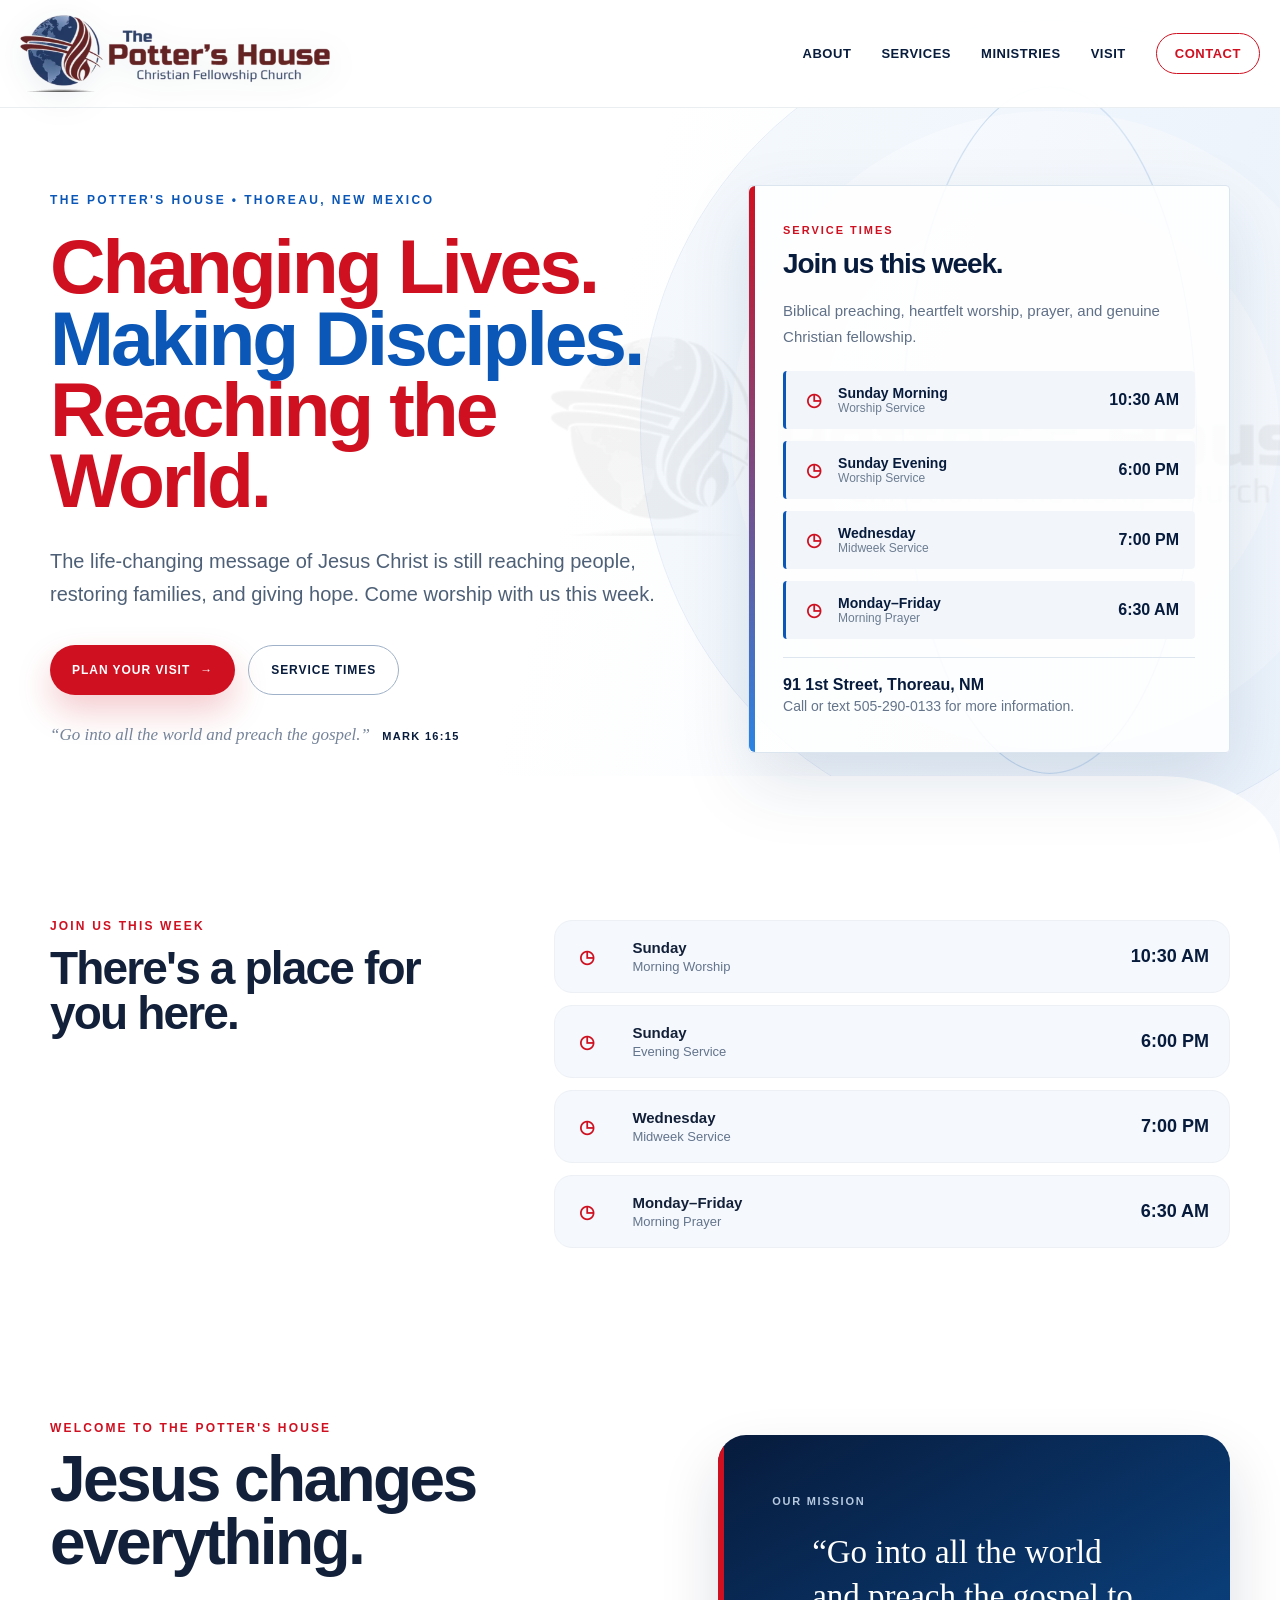
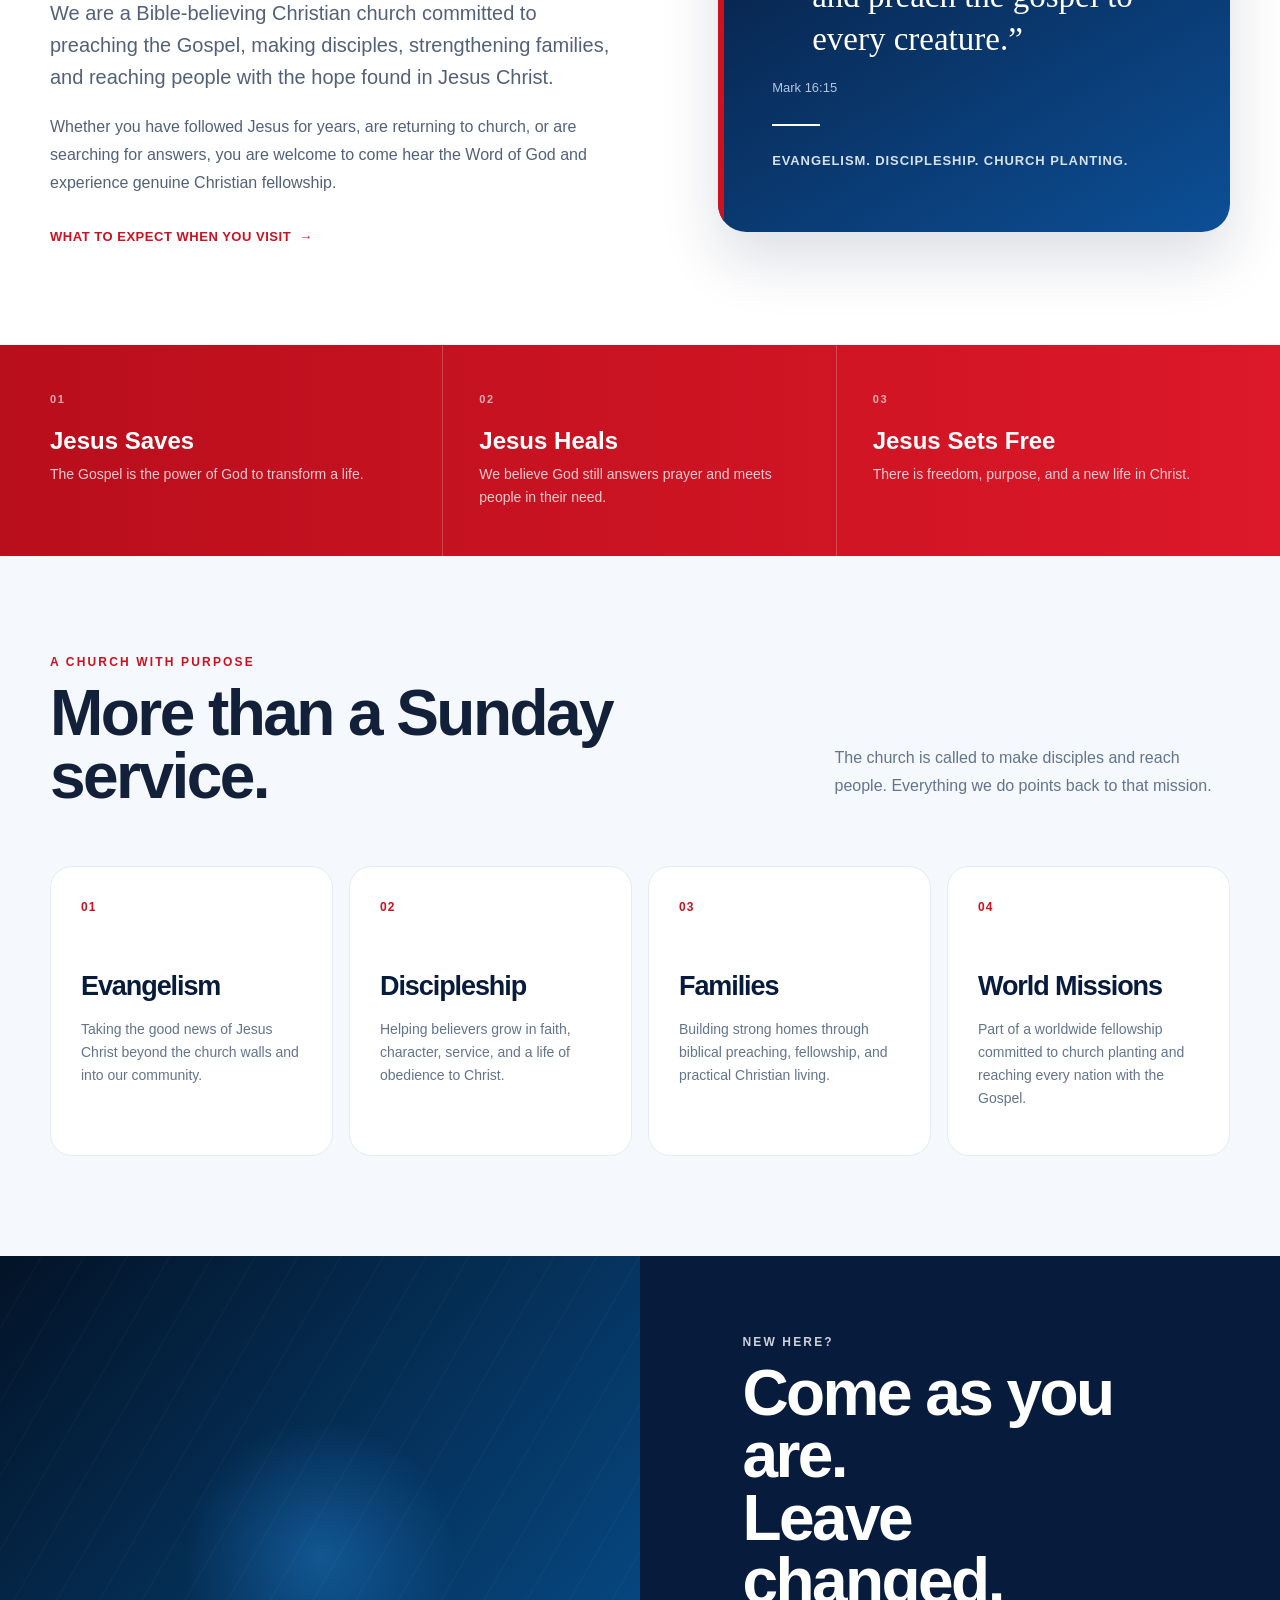
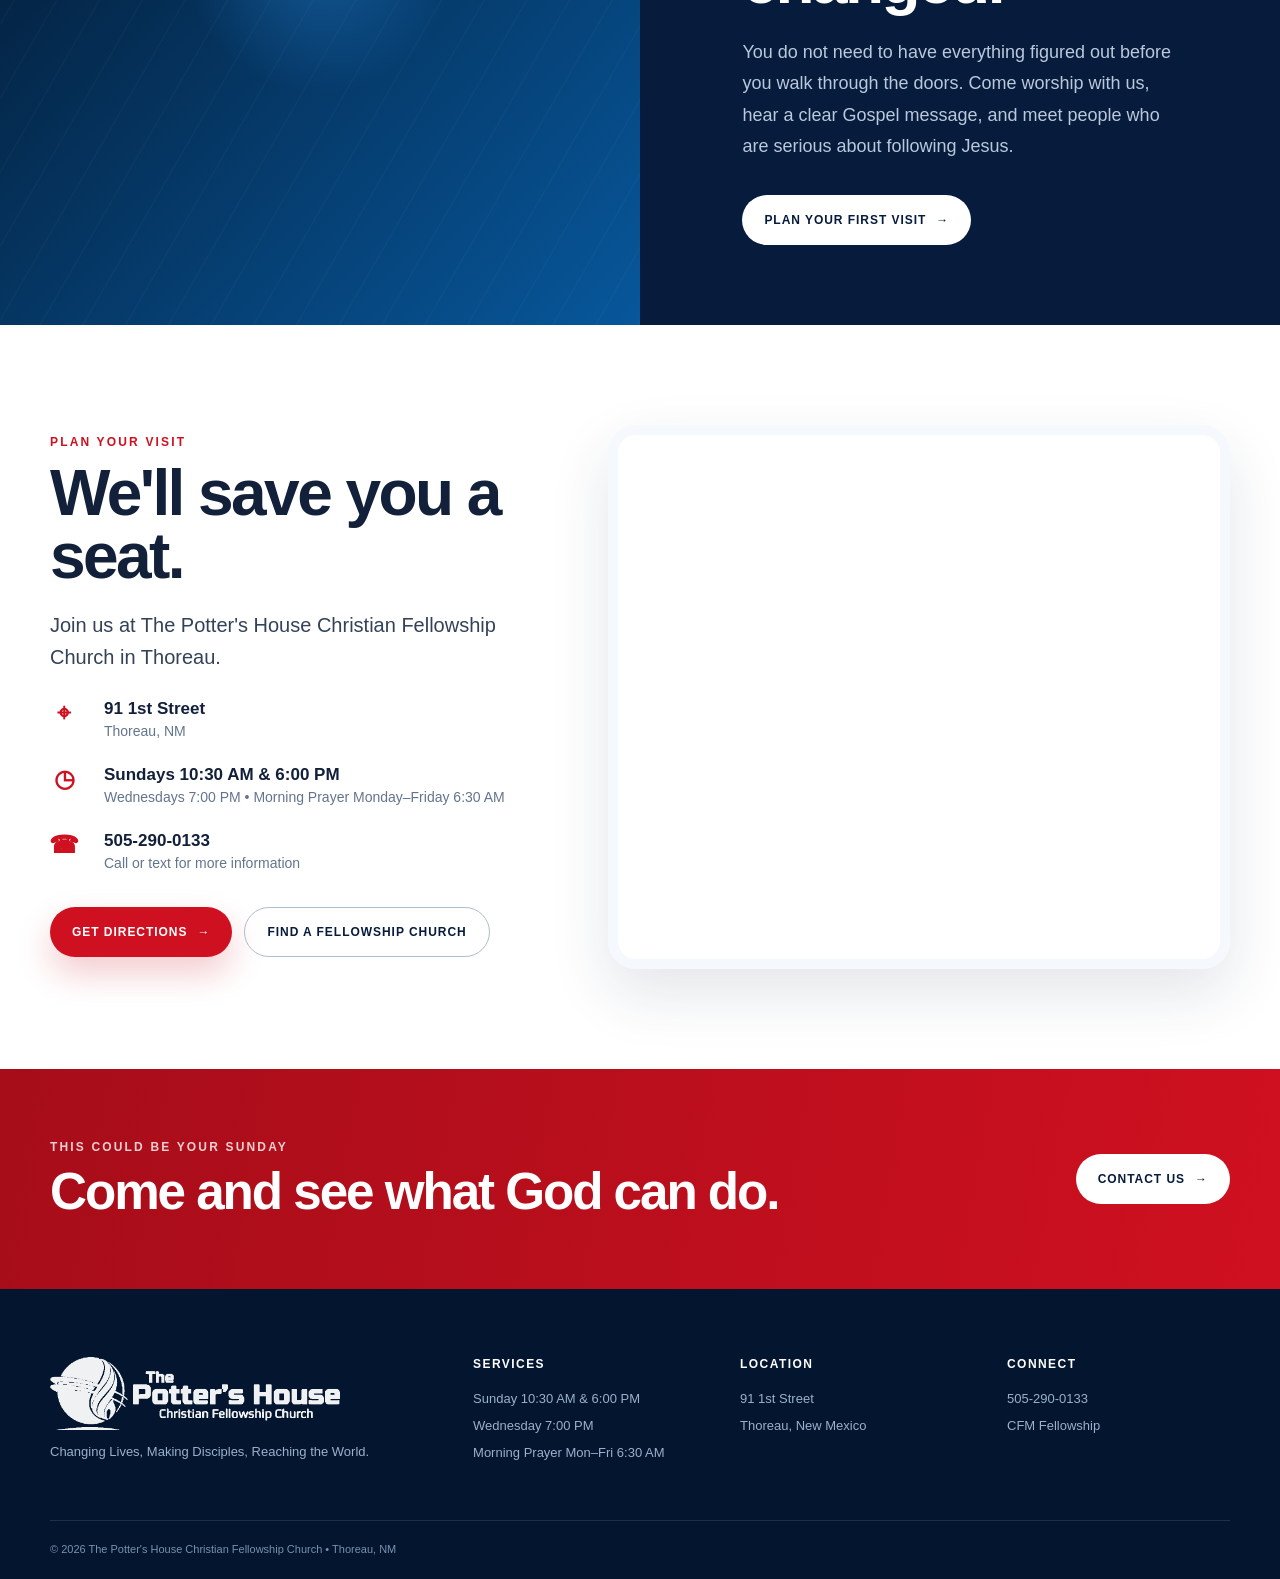
==== commit 6b570cec: "Add weekday morning prayer schedule" ====
--- a/index.html
+++ b/index.html
@@ -52,6 +52,7 @@
           <div class="hero-list-item"><div class="icon">◷</div><div><strong>Sunday Morning</strong><span>Worship Service</span></div><b>10:30 AM</b></div>
           <div class="hero-list-item"><div class="icon">◷</div><div><strong>Sunday Evening</strong><span>Worship Service</span></div><b>6:00 PM</b></div>
           <div class="hero-list-item"><div class="icon">◷</div><div><strong>Wednesday</strong><span>Midweek Service</span></div><b>7:00 PM</b></div>
+          <div class="hero-list-item"><div class="icon">◷</div><div><strong>Monday–Friday</strong><span>Morning Prayer</span></div><b>6:30 AM</b></div>
         </div>
         <div class="hero-address"><strong>91 1st Street, Thoreau, NM</strong>Call or text <a href="tel:+15052900133">505-290-0133</a> for more information.</div>
       </aside>
@@ -65,6 +66,7 @@
         <article class="service-card"><div class="icon">◷</div><div><strong>Sunday</strong><span>Morning Worship</span></div><b>10:30 AM</b></article>
         <article class="service-card"><div class="icon">◷</div><div><strong>Sunday</strong><span>Evening Service</span></div><b>6:00 PM</b></article>
         <article class="service-card"><div class="icon">◷</div><div><strong>Wednesday</strong><span>Midweek Service</span></div><b>7:00 PM</b></article>
+        <article class="service-card"><div class="icon">◷</div><div><strong>Monday–Friday</strong><span>Morning Prayer</span></div><b>6:30 AM</b></article>
       </div>
     </div>
   </section>
@@ -128,7 +130,7 @@
         <h2>We'll save you a seat.</h2>
         <p class="lead">Join us at The Potter's House Christian Fellowship Church in Thoreau.</p>
         <div class="detail-row"><div class="icon">⌖</div><div><strong>91 1st Street</strong><span>Thoreau, NM</span></div></div>
-        <div class="detail-row"><div class="icon">◷</div><div><strong>Sundays 10:30 AM &amp; 6:00 PM</strong><span>Wednesdays 7:00 PM</span></div></div>
+        <div class="detail-row"><div class="icon">◷</div><div><strong>Sundays 10:30 AM &amp; 6:00 PM</strong><span>Wednesdays 7:00 PM • Morning Prayer Monday–Friday 6:30 AM</span></div></div>
         <div class="detail-row"><div class="icon">☎</div><div><strong><a href="tel:+15052900133">505-290-0133</a></strong><span>Call or text for more information</span></div></div>
         <div class="visit-actions">
           <a class="button button-primary" href="https://www.google.com/maps/search/?api=1&query=91+1st+Street+Thoreau+NM" target="_blank" rel="noreferrer">Get Directions <span>→</span></a>
@@ -147,7 +149,7 @@
         <img src="/assets/logo-mark-transparent.webp" alt="The Potter's House Christian Fellowship Church">
         <p>Changing Lives, Making Disciples, Reaching the World.</p>
       </div>
-      <div><strong>Services</strong><p>Sunday 10:30 AM &amp; 6:00 PM</p><p>Wednesday 7:00 PM</p></div>
+      <div><strong>Services</strong><p>Sunday 10:30 AM &amp; 6:00 PM</p><p>Wednesday 7:00 PM</p><p>Morning Prayer Mon–Fri 6:30 AM</p></div>
       <div><strong>Location</strong><p>91 1st Street</p><p>Thoreau, New Mexico</p></div>
       <div><strong>Connect</strong><p><a href="tel:+15052900133">505-290-0133</a></p><p><a href="https://www.cfmmap.org/" target="_blank" rel="noreferrer">CFM Fellowship</a></p></div>
     </div>
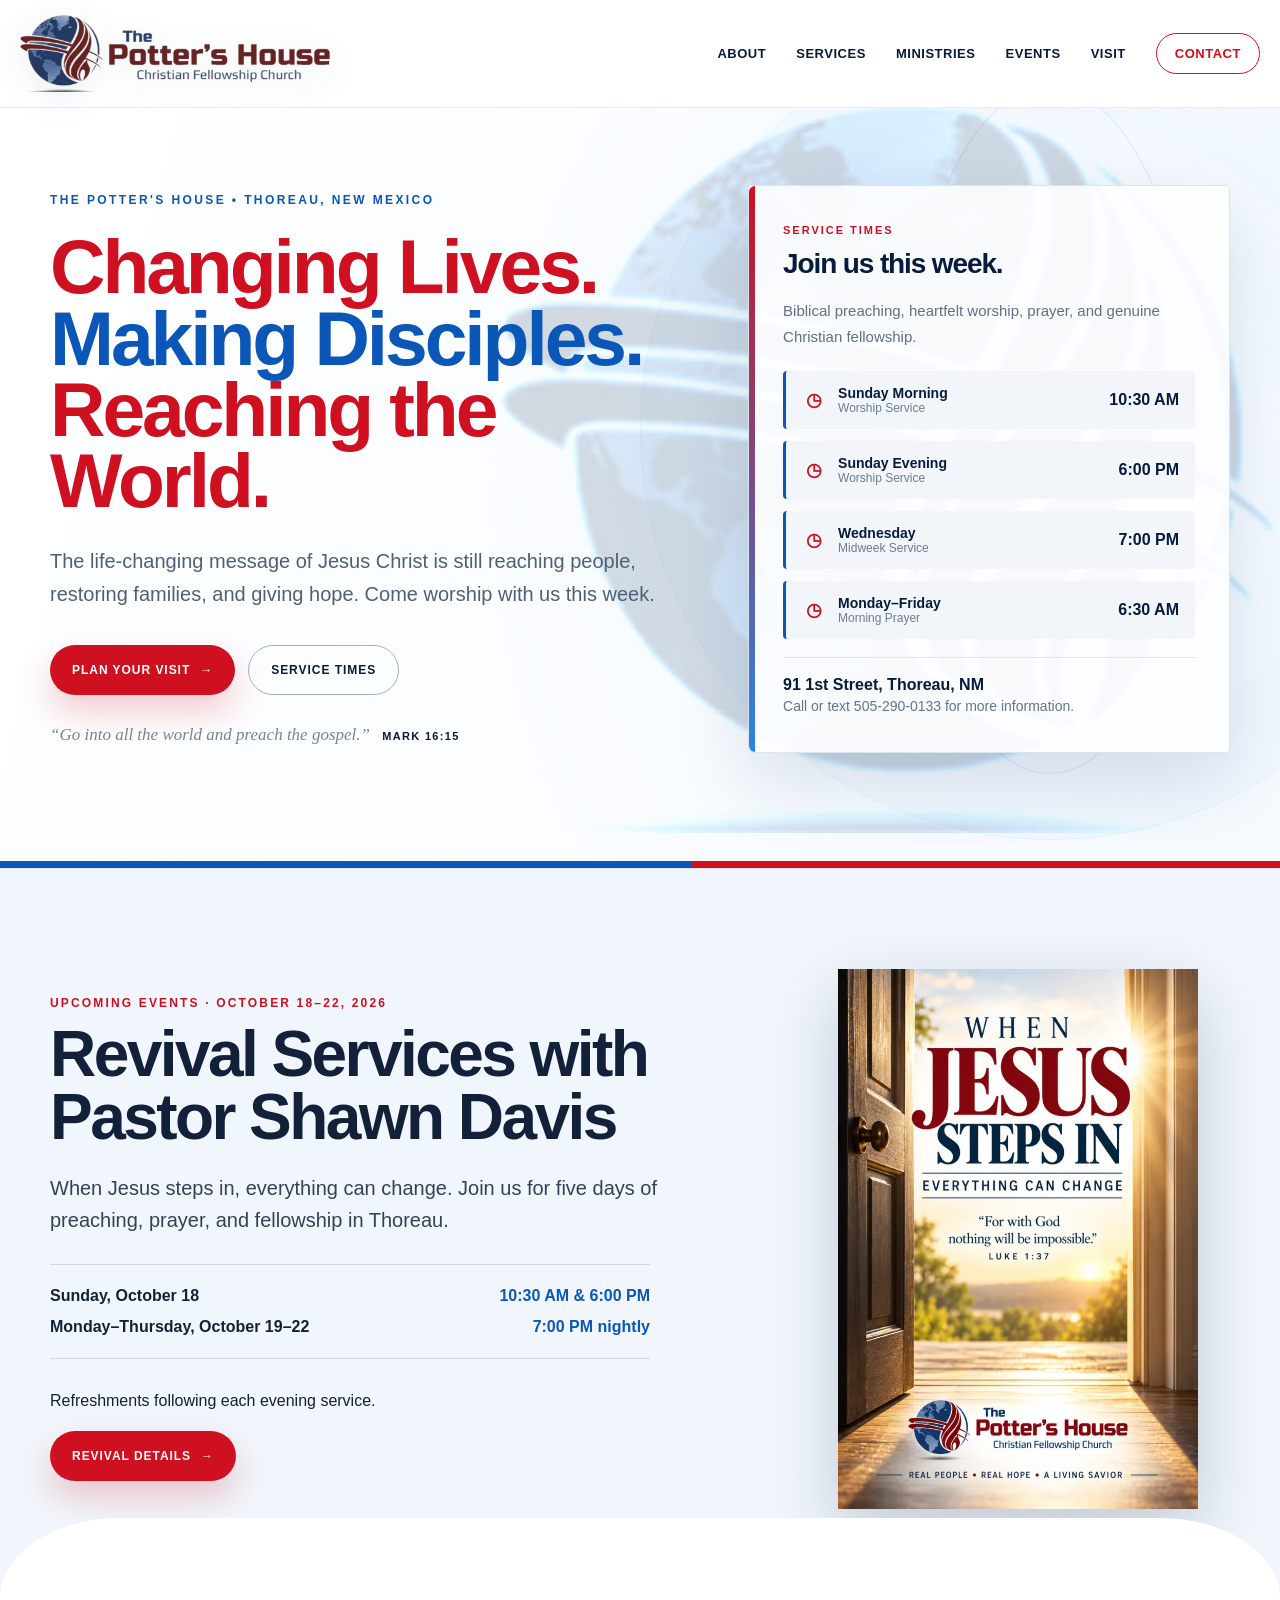
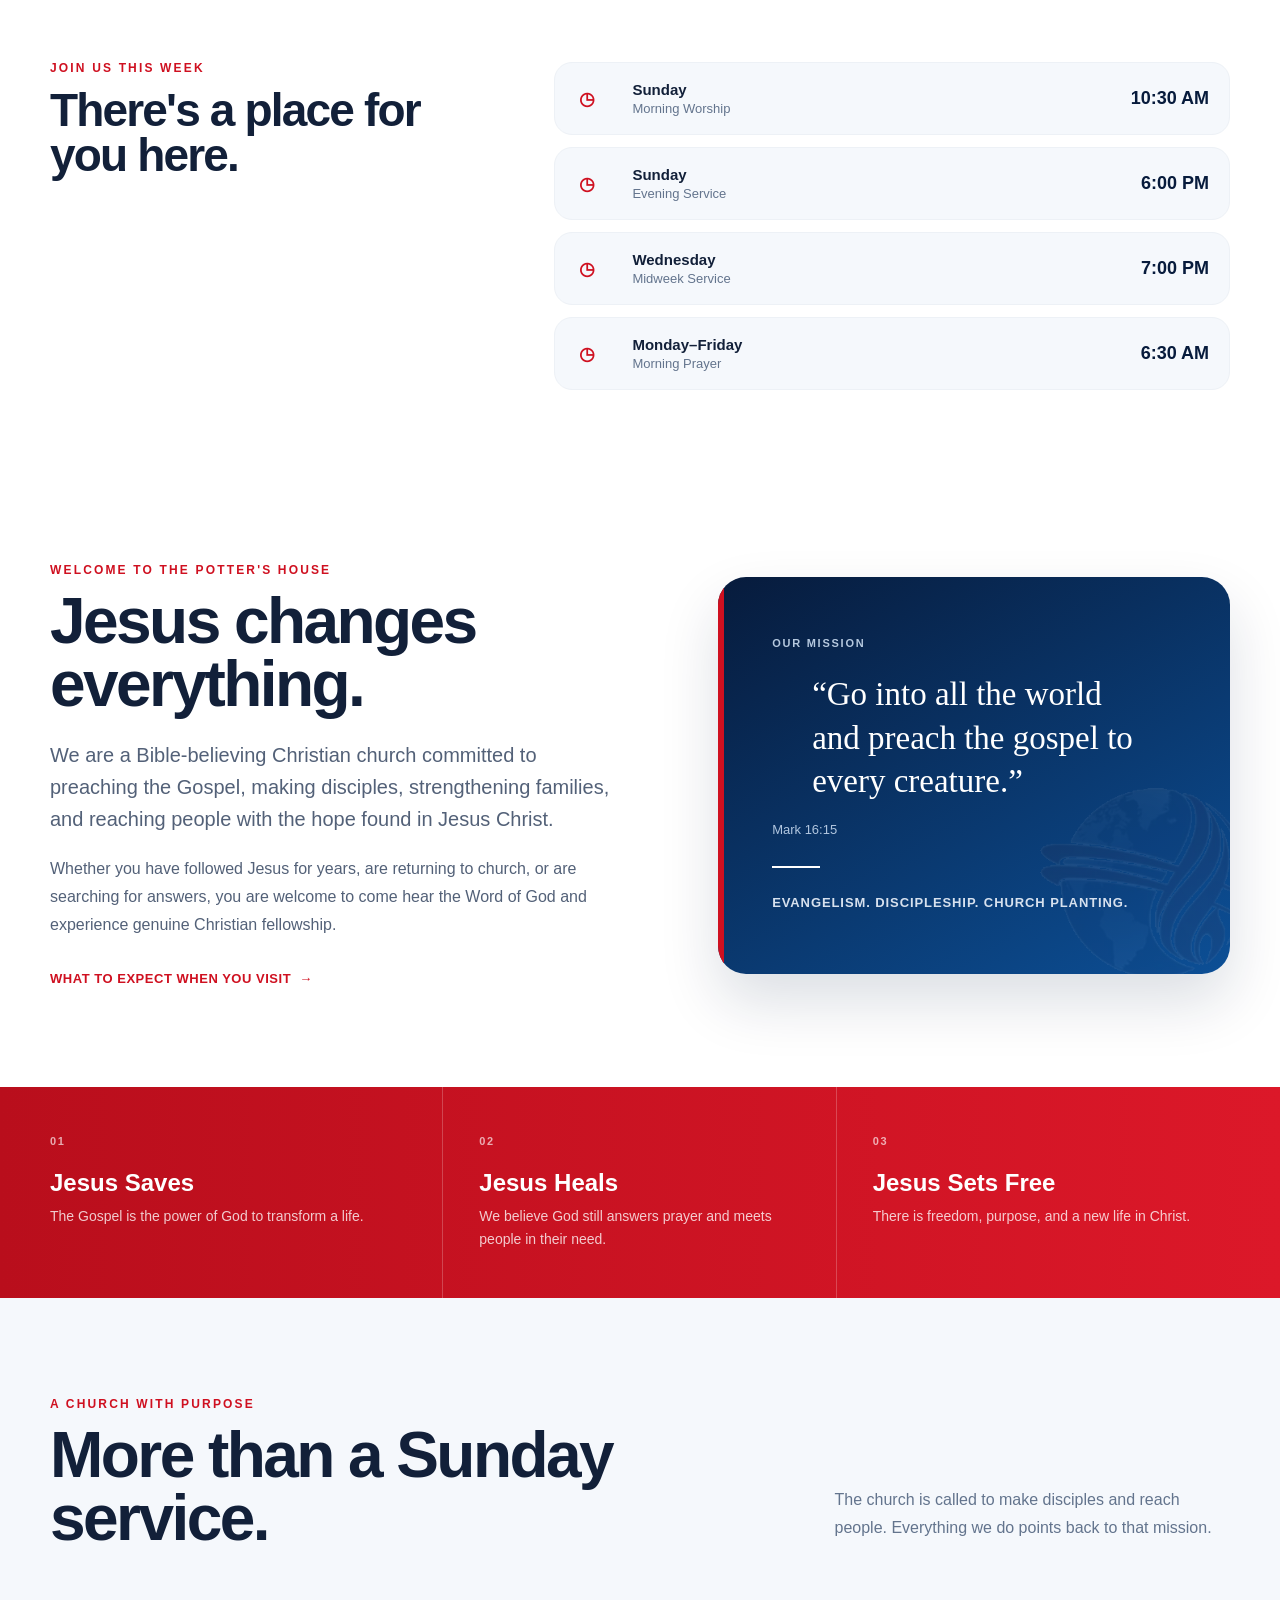
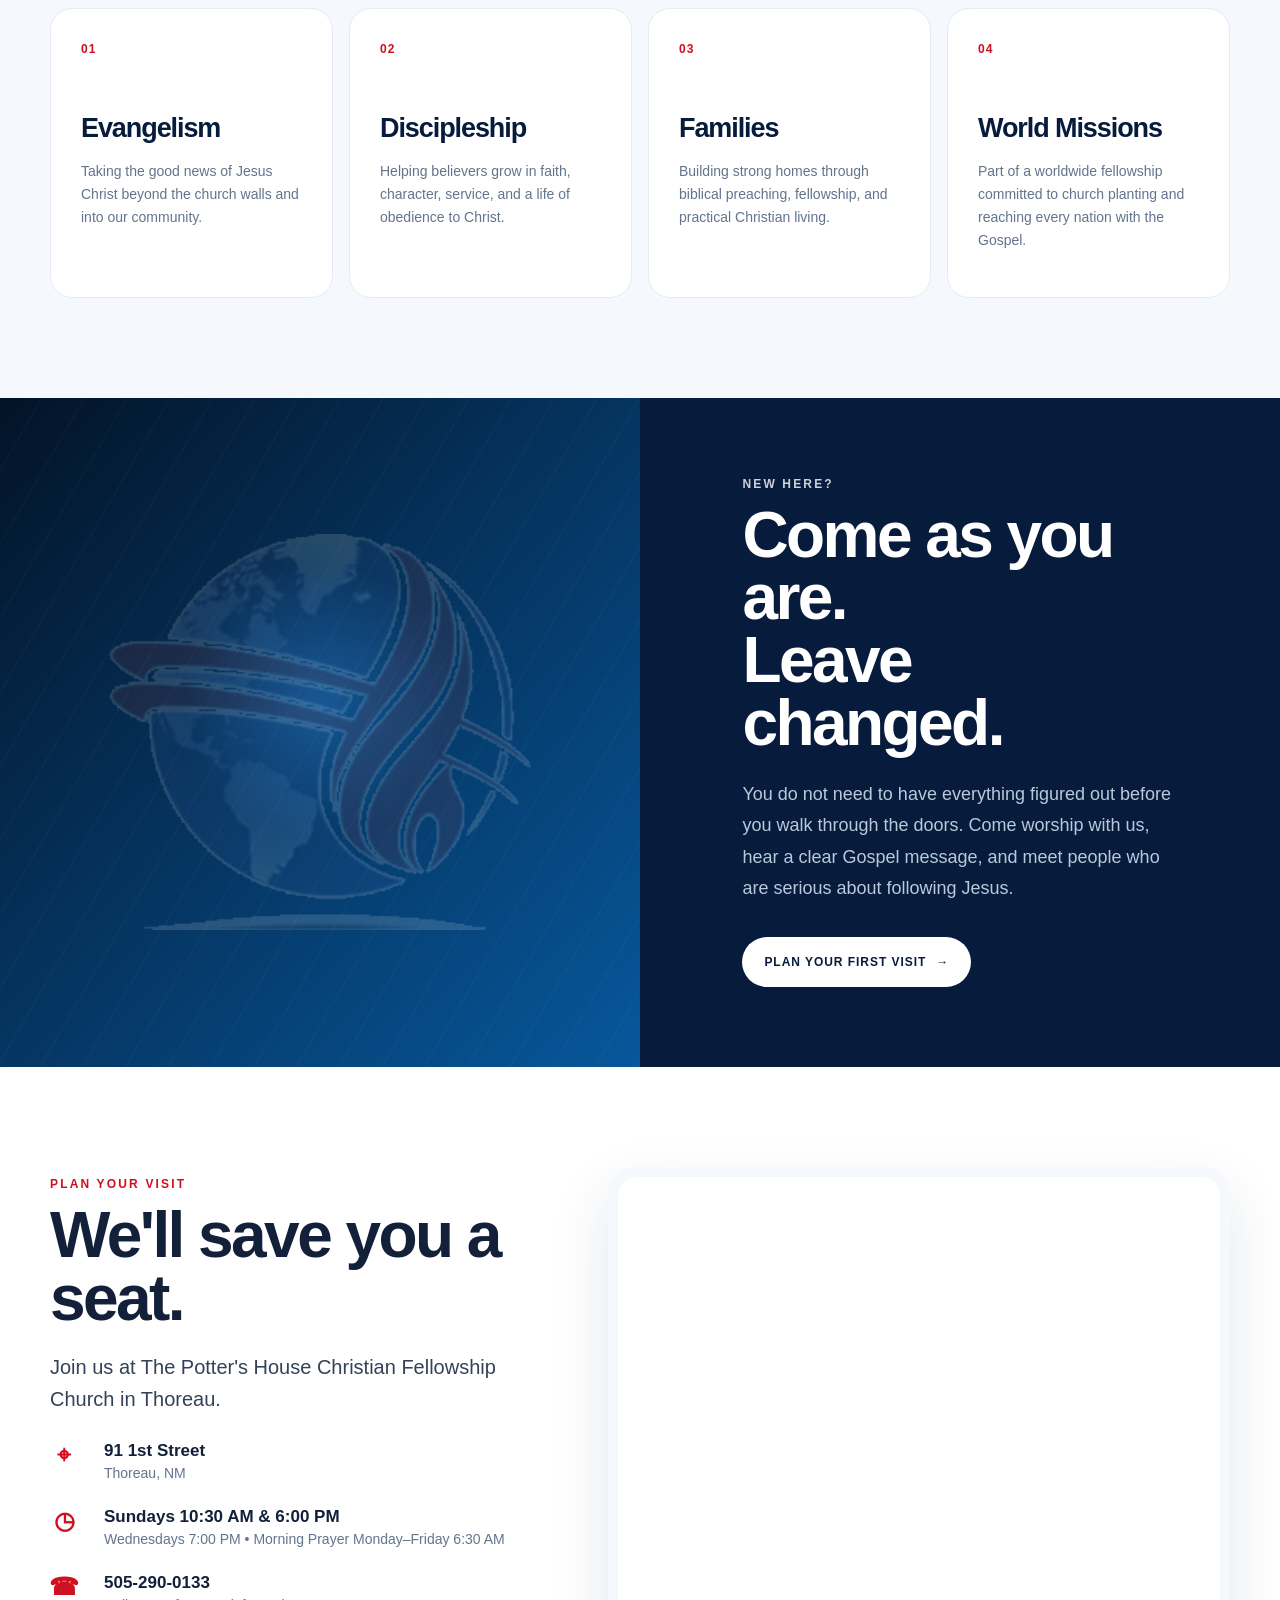
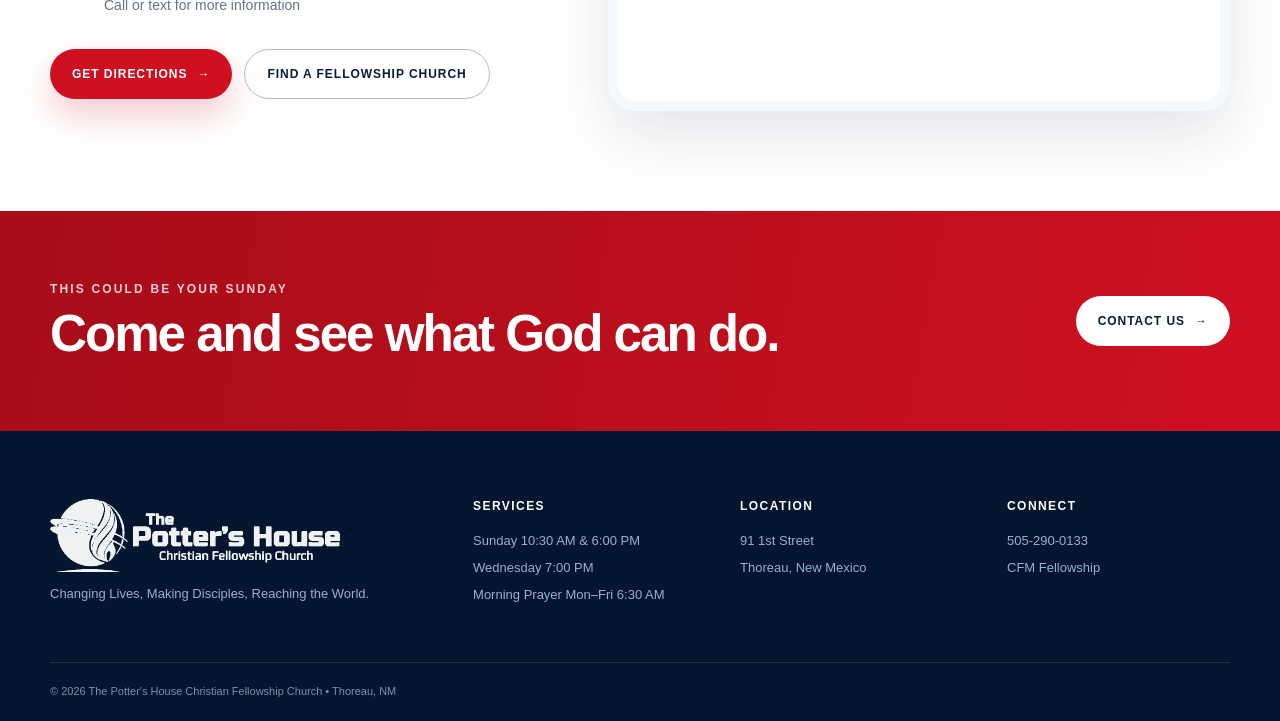
==== commit f9682677: "Add revival events page and prominent globe theme" ====
--- a/index.html
+++ b/index.html
@@ -18,10 +18,11 @@
       <a class="brand" href="#home" aria-label="The Potter's House Thoreau home">
         <img class="brand-logo" src="/assets/logo-mark-transparent.webp" alt="The Potter's House Christian Fellowship Church" />
       </a>
-      <nav class="nav" aria-label="Primary navigation">
+      <button class="mobile-menu-toggle" type="button" aria-label="Open navigation" aria-expanded="false" aria-controls="primaryNav"><span></span></button>
+      <nav class="nav" id="primaryNav" aria-label="Primary navigation">
         <a href="/about.html">About</a>
         <a href="#services">Services</a>
-        <a href="#ministries">Ministries</a>
+        <a href="#ministries">Ministries</a><a href="/events.html">Events</a>
         <a href="#visit">Visit</a>
         <a class="nav-cta" href="tel:+15052900133">Contact</a>
       </nav>
@@ -56,6 +57,20 @@
         </div>
         <div class="hero-address"><strong>91 1st Street, Thoreau, NM</strong>Call or text <a href="tel:+15052900133">505-290-0133</a> for more information.</div>
       </aside>
+    </div>
+  </section>
+
+  <section class="event-feature section" id="events" aria-labelledby="event-heading">
+    <div class="shell event-feature-grid">
+      <div class="event-feature-copy">
+        <p class="kicker">Upcoming Events · October 18–22, 2026</p>
+        <h2 id="event-heading">Revival Services with Pastor Shawn Davis</h2>
+        <p class="lead">When Jesus steps in, everything can change. Join us for five days of preaching, prayer, and fellowship in Thoreau.</p>
+        <div class="event-schedule"><strong>Sunday, October 18</strong><span>10:30 AM &amp; 6:00 PM</span><strong>Monday–Thursday, October 19–22</strong><span>7:00 PM nightly</span></div>
+        <p>Refreshments following each evening service.</p>
+        <a class="button button-primary" href="/events.html">Revival Details <span aria-hidden="true">→</span></a>
+      </div>
+      <a class="event-art" href="/events.html" aria-label="See revival service details"><img src="/assets/revival-2026-front.webp" alt="When Jesus steps in, everything can change — revival invitation" loading="lazy"></a>
     </div>
   </section>
 
@@ -158,10 +173,22 @@
 </main>
 <script>
   const header = document.getElementById('siteHeader');
+  const menuToggle = document.querySelector('.mobile-menu-toggle');
+  const nav = document.getElementById('primaryNav');
   const updateHeader = () => {
     if (window.scrollY > 24) header.classList.add('is-scrolled');
     else header.classList.remove('is-scrolled');
   };
+  const closeMenu = () => {
+    header.classList.remove('menu-open');
+    menuToggle?.setAttribute('aria-expanded', 'false');
+  };
+  menuToggle?.addEventListener('click', () => {
+    const open = header.classList.toggle('menu-open');
+    menuToggle.setAttribute('aria-expanded', String(open));
+  });
+  nav?.querySelectorAll('a').forEach(link => link.addEventListener('click', closeMenu));
+  document.addEventListener('keydown', event => { if (event.key === 'Escape') closeMenu(); });
   updateHeader();
   window.addEventListener('scroll', updateHeader, { passive: true });
 </script>
--- a/styles.css
+++ b/styles.css
@@ -15,7 +15,7 @@
 
 *{box-sizing:border-box}
 html{scroll-behavior:smooth}
-body{margin:0;color:var(--ink);background:var(--paper);font-family:Arial,Helvetica,sans-serif;-webkit-font-smoothing:antialiased}
+body{margin:0;overflow-x:hidden;color:var(--ink);background:var(--paper);font-family:Arial,Helvetica,sans-serif;-webkit-font-smoothing:antialiased}
 a{text-decoration:none;color:inherit}
 img{display:block;max-width:100%}
 .shell{width:min(1180px,calc(100% - 48px));margin:0 auto}
@@ -45,6 +45,12 @@
 .nav a{color:var(--navy);transition:color .2s ease,background .2s ease,border-color .2s ease}
 .nav a:hover{color:var(--red)}
 .nav-cta{padding:12px 18px;border:1px solid var(--red);border-radius:999px;color:var(--red)!important}
+.mobile-menu-toggle{display:none;width:46px;height:46px;padding:0;border:1px solid #d7e0eb;border-radius:999px;background:#fff;color:var(--navy);align-items:center;justify-content:center;cursor:pointer}
+.mobile-menu-toggle span,.mobile-menu-toggle::before,.mobile-menu-toggle::after{content:"";display:block;width:19px;height:2px;background:currentColor;transition:transform .2s ease,opacity .2s ease}
+.mobile-menu-toggle span{margin:4px 0}
+.site-header.menu-open .mobile-menu-toggle::before{transform:translateY(6px) rotate(45deg)}
+.site-header.menu-open .mobile-menu-toggle span{opacity:0}
+.site-header.menu-open .mobile-menu-toggle::after{transform:translateY(-6px) rotate(-45deg)}
 
 .hero{position:relative;overflow:hidden;color:var(--navy);padding:185px 0 115px;background:linear-gradient(105deg,#fff 0%,#fff 46%,#f4f8fd 100%)}
 .hero::before{content:"";position:absolute;left:0;right:0;bottom:0;height:7px;background:linear-gradient(90deg,var(--blue) 0 54%,var(--red) 54%)}
@@ -91,7 +97,7 @@
 .section-copy p:not(.kicker){max-width:680px;color:#536178}
 .text-link{display:inline-flex;align-items:center;gap:8px;margin-top:16px;color:var(--red);font-size:13px;font-weight:800;letter-spacing:.04em;text-transform:uppercase}
 .statement-card{position:relative;padding:60px 54px;color:#fff;background:linear-gradient(150deg,var(--navy),#0c4f96);border-radius:28px;box-shadow:var(--shadow);overflow:hidden}
-.statement-card::before{content:"";position:absolute;width:100%;height:100%;top:0;left:0;background:url('/assets/logo-mark.svg') no-repeat right -30px bottom -20px / 220px auto;opacity:.08}
+.statement-card::before{content:"";position:absolute;width:100%;height:100%;top:0;left:0;background:url('/assets/world-globe.webp') no-repeat right -30px bottom -20px / 220px auto;opacity:.08}
 .statement-card::after{content:"";position:absolute;width:6px;top:0;bottom:0;left:0;background:var(--red)}
 .statement-small{display:block;margin-bottom:24px;color:#b6c9df;font-size:11px;font-weight:800;letter-spacing:.16em;text-transform:uppercase}
 .statement-card blockquote{position:relative;z-index:1;margin-bottom:16px;font-family:Georgia,'Times New Roman',serif;font-size:33px;line-height:1.32}
@@ -121,7 +127,7 @@
 
 .invite-section{display:grid;grid-template-columns:1fr 1fr;min-height:620px;color:#fff;background:var(--navy)}
 .invite-image{position:relative;overflow:hidden;background:radial-gradient(circle at 50% 45%,rgba(36,134,218,.42),transparent 28%),linear-gradient(135deg,#031327,#07579b)}
-.invite-image::before{content:"";position:absolute;inset:0;background:url('/assets/logo-mark.svg') no-repeat center center / 66% auto;opacity:.14;filter:brightness(1.6)}
+.invite-image::before{content:"";position:absolute;inset:0;background:url('/assets/world-globe.webp') no-repeat center center / 66% auto;opacity:.14;filter:brightness(1.6)}
 .invite-image::after{content:"";position:absolute;inset:0;background:repeating-linear-gradient(120deg,transparent 0 35px,rgba(255,255,255,.025) 36px 37px)}
 .invite-content{display:flex;flex-direction:column;justify-content:center;padding:80px clamp(45px,8vw,120px)}
 .invite-content h2{margin-bottom:24px}
@@ -163,12 +169,18 @@
 }
 
 @media (max-width:980px){
-  .site-header{height:auto;padding:12px 0}
-  .site-header .shell{width:min(100% - 30px,1180px)}
-  .brand-logo{width:235px;height:62px}
-  .nav a:nth-child(-n+3){display:none}
-  .hero{padding:138px 0 120px}
-  .hero-content{grid-template-columns:1fr}
+  .site-header{height:88px;padding:8px 0}
+  .site-header.is-scrolled{height:76px}
+  .site-header .shell{position:relative;width:min(100% - 30px,1180px)}
+  .brand-logo{width:220px;height:58px}
+  .mobile-menu-toggle{display:flex;flex-direction:column}
+  .nav{position:absolute;top:calc(100% + 15px);left:0;right:0;display:none;grid-template-columns:1fr;gap:0;padding:12px;background:#fff;border:1px solid #dfe7f0;border-radius:18px;box-shadow:0 22px 50px rgba(8,28,62,.18)}
+  .site-header.menu-open .nav{display:grid}
+  .nav a,.nav a:nth-child(-n+3){display:flex;align-items:center;min-height:48px;padding:0 16px;border-radius:12px;font-size:13px}
+  .nav a:hover{background:var(--soft)}
+  .nav-cta{justify-content:center;margin-top:6px;border-radius:12px}
+  .hero{padding:132px 0 92px}
+  .hero-content{grid-template-columns:1fr;gap:34px}
   .world-watermark{width:90vw;right:-25%;opacity:.04}
   .quick-info-grid,.split-layout,.visit-grid,.section-heading{grid-template-columns:1fr}
   .ministry-grid{grid-template-columns:repeat(2,1fr)}
@@ -179,39 +191,92 @@
 }
 
 @media (max-width:700px){
-  .shell{width:min(100% - 30px,1180px)}
-  .section{padding:76px 0}
-  .brand-logo{width:205px;height:54px}
-  .nav a:not(.nav-cta){display:none}
-  .nav-cta{padding:10px 13px}
-  .hero{padding:126px 0 110px}
-  .hero::after{height:160px;bottom:-105px}
-  .hero h1{font-size:clamp(48px,15vw,72px)}
-  .hero-copy>p{font-size:17px}
-  .world-lines{right:-470px;opacity:.65}
-  .hero-panel{padding:28px 24px;border-radius:22px}
-  .quick-info{padding-top:26px}
-  .quick-info::before{top:-68px;height:110px}
-  .quick-info-grid{gap:32px}
-  .quick-lead h2{font-size:40px}
-  .service-card{grid-template-columns:34px 1fr}
-  .service-card b{grid-column:2;font-size:17px}
-  .statement-card{padding:42px 34px}
-  .statement-card blockquote{font-size:27px}
+  .shell{width:min(100% - 28px,1180px)}
+  .section{padding:64px 0}
+  h2{font-size:clamp(36px,11vw,48px);line-height:1}
+  .lead{font-size:18px}
+  .site-header{height:78px}
+  .site-header.is-scrolled{height:72px}
+  .brand-logo{width:178px;height:50px}
+  .mobile-menu-toggle{width:44px;height:44px}
+  .nav{top:calc(100% + 12px)}
+  .hero{padding:108px 0 78px}
+  .hero h1{margin-bottom:22px;font-size:clamp(42px,12.5vw,58px);line-height:.96}
+  .eyebrow{margin-bottom:18px;font-size:10px;line-height:1.45}
+  .hero-copy>p{font-size:17px;line-height:1.58}
+  .hero-actions{margin-top:26px}
+  .hero-scripture{margin-top:24px;font-size:15px;line-height:1.5}
+  .hero-scripture strong{display:block;margin:7px 0 0}
+  .world-lines{right:-500px;opacity:.5}
+  .hero-panel{padding:26px 20px;border-radius:18px}
+  .hero-panel h3{font-size:25px}
+  .hero-list-item{grid-template-columns:24px 1fr auto;gap:10px;padding:13px 12px}
+  .hero-list-item b{font-size:14px;white-space:nowrap}
+  .quick-info{padding:18px 0 58px}
+  .quick-info::before{display:none}
+  .quick-info-grid{gap:26px}
+  .quick-lead h2{font-size:38px}
+  .service-card{grid-template-columns:28px 1fr auto;gap:10px;padding:16px 14px;border-radius:14px}
+  .service-card b{grid-column:auto;font-size:15px;white-space:nowrap}
+  .statement-card{padding:38px 26px;border-radius:20px}
+  .statement-card blockquote{font-size:26px}
   .belief-grid{grid-template-columns:1fr}
-  .belief-grid>div,.belief-grid>div:first-child{padding:32px 0;border-right:0;border-bottom:1px solid rgba(255,255,255,.2)}
+  .belief-grid>div,.belief-grid>div:first-child{padding:28px 0;border-right:0;border-bottom:1px solid rgba(255,255,255,.2)}
   .belief-grid>div:last-child{border-bottom:0}
+  .section-heading{gap:18px;margin-bottom:36px}
   .ministry-grid{grid-template-columns:1fr}
-  .ministry-card{min-height:240px}
-  .ministry-card h3{margin-top:38px}
-  .invite-section{grid-template-columns:1fr}
-  .invite-image{min-height:360px}
-  .invite-content{padding:70px 28px}
-  .map-card,.map-card iframe{min-height:390px;height:390px}
-  .visit-grid{gap:44px}
-  .final-cta-inner{align-items:flex-start;flex-direction:column}
-  .footer-grid{grid-template-columns:1fr 1fr}
+  .ministry-card{min-height:0;padding:26px}
+  .ministry-card h3{margin:30px 0 12px}
+  .invite-section{grid-template-columns:1fr;min-height:0}
+  .invite-image{min-height:240px}
+  .invite-content{padding:58px 24px}
+  .invite-content p:not(.kicker){font-size:17px}
+  .map-card,.map-card iframe{min-height:330px;height:330px}
+  .map-card{border-width:6px;border-radius:20px}
+  .visit-grid{gap:36px}
+  .detail-row{margin:22px 0}
+  .final-cta{padding:58px 0}
+  .final-cta-inner{align-items:stretch;flex-direction:column;gap:26px}
+  .footer-grid{grid-template-columns:1fr 1fr;gap:30px 20px}
   .footer-brand{grid-column:1/-1}
+  .footer-brand img{width:235px}
   .footer-brand-copy strong{font-size:24px}
   .footer-grid>div:last-child{grid-column:auto}
-}
+  .copyright{line-height:1.6}
+}
+
+@media (max-width:520px){
+  .button{width:100%;min-height:52px}
+  .hero-actions,.visit-actions{display:grid;grid-template-columns:1fr}
+  .service-card{grid-template-columns:26px 1fr}
+  .service-card b{grid-column:2;margin-top:2px}
+  .hero-list-item{grid-template-columns:22px 1fr}
+  .hero-list-item b{grid-column:2;margin-top:2px}
+  .footer-grid{grid-template-columns:1fr}
+  .footer-brand,.footer-grid>div:last-child{grid-column:auto}
+}
+
+/* Fellowship world identity and events */
+.hero{background:linear-gradient(105deg,rgba(255,255,255,.94),rgba(244,249,255,.82)),radial-gradient(circle at 70% 48%,#d2e5f8,transparent 55%)}
+.world-watermark{right:-3%;top:12%;width:min(68vw,860px);height:84%;background-image:url('/assets/world-globe.webp');opacity:.18;filter:grayscale(1) sepia(1) hue-rotate(170deg) saturate(3)}
+.world-lines{opacity:.58}
+.about-hero:after{background-image:url('/assets/world-globe.webp')}
+.event-feature{background:#f1f6fc;border-top:1px solid var(--line);border-bottom:1px solid var(--line)}
+.event-feature-grid{display:grid;grid-template-columns:1.1fr .7fr;gap:clamp(35px,7vw,110px);align-items:center}
+.event-feature-copy h2{max-width:680px}
+.event-feature-copy>p:not(.kicker){max-width:620px}
+.event-schedule{display:grid;grid-template-columns:minmax(160px,1fr) auto;gap:13px 22px;max-width:600px;margin:28px 0;padding:22px 0;border-top:1px solid #cfd9e7;border-bottom:1px solid #cfd9e7;font-size:16px}
+.event-schedule span{text-align:right;color:var(--blue);font-weight:700}
+.event-art{display:block;max-width:360px;justify-self:center;box-shadow:0 26px 65px rgba(8,28,62,.2)}
+.event-art img{width:100%;height:auto}
+.events-hero{position:relative;overflow:hidden;padding:180px 0 90px;color:#fff;background:linear-gradient(105deg,rgba(3,17,39,.97),rgba(6,53,107,.9)),url('/assets/world-globe.webp') no-repeat right 8% center / 500px}
+.events-hero:after{content:"";position:absolute;right:3%;top:7%;height:90%;aspect-ratio:1;background:url('/assets/world-globe.webp') no-repeat center/contain;opacity:.14;pointer-events:none}
+.events-hero .shell{position:relative;z-index:1}
+.events-hero h1{max-width:800px;font-size:clamp(44px,7vw,82px);line-height:1}
+.events-hero p:not(.kicker){max-width:650px;font-size:19px;color:#d9e8f7}
+.event-detail-grid{display:grid;grid-template-columns:1fr 1fr;gap:65px;align-items:start}
+.event-detail address{font-size:17px;line-height:1.7;font-style:normal}
+.event-posters{display:grid;grid-template-columns:1fr 1fr;gap:14px}
+.event-posters img{width:100%;height:auto;box-shadow:0 16px 40px rgba(8,28,62,.15)}
+@media(max-width:800px){.event-feature-grid,.event-detail-grid{grid-template-columns:1fr}.event-art{max-width:300px}.events-hero{padding:125px 0 65px}.event-detail-grid{gap:35px}}
+@media(max-width:520px){.world-watermark{top:4%;right:-33%;width:110vw;height:55%;opacity:.12}.event-schedule{grid-template-columns:1fr;gap:5px}.event-schedule strong:not(:first-child){margin-top:10px}.event-schedule span{text-align:left}.event-posters{gap:8px}.event-feature{padding-top:58px}}
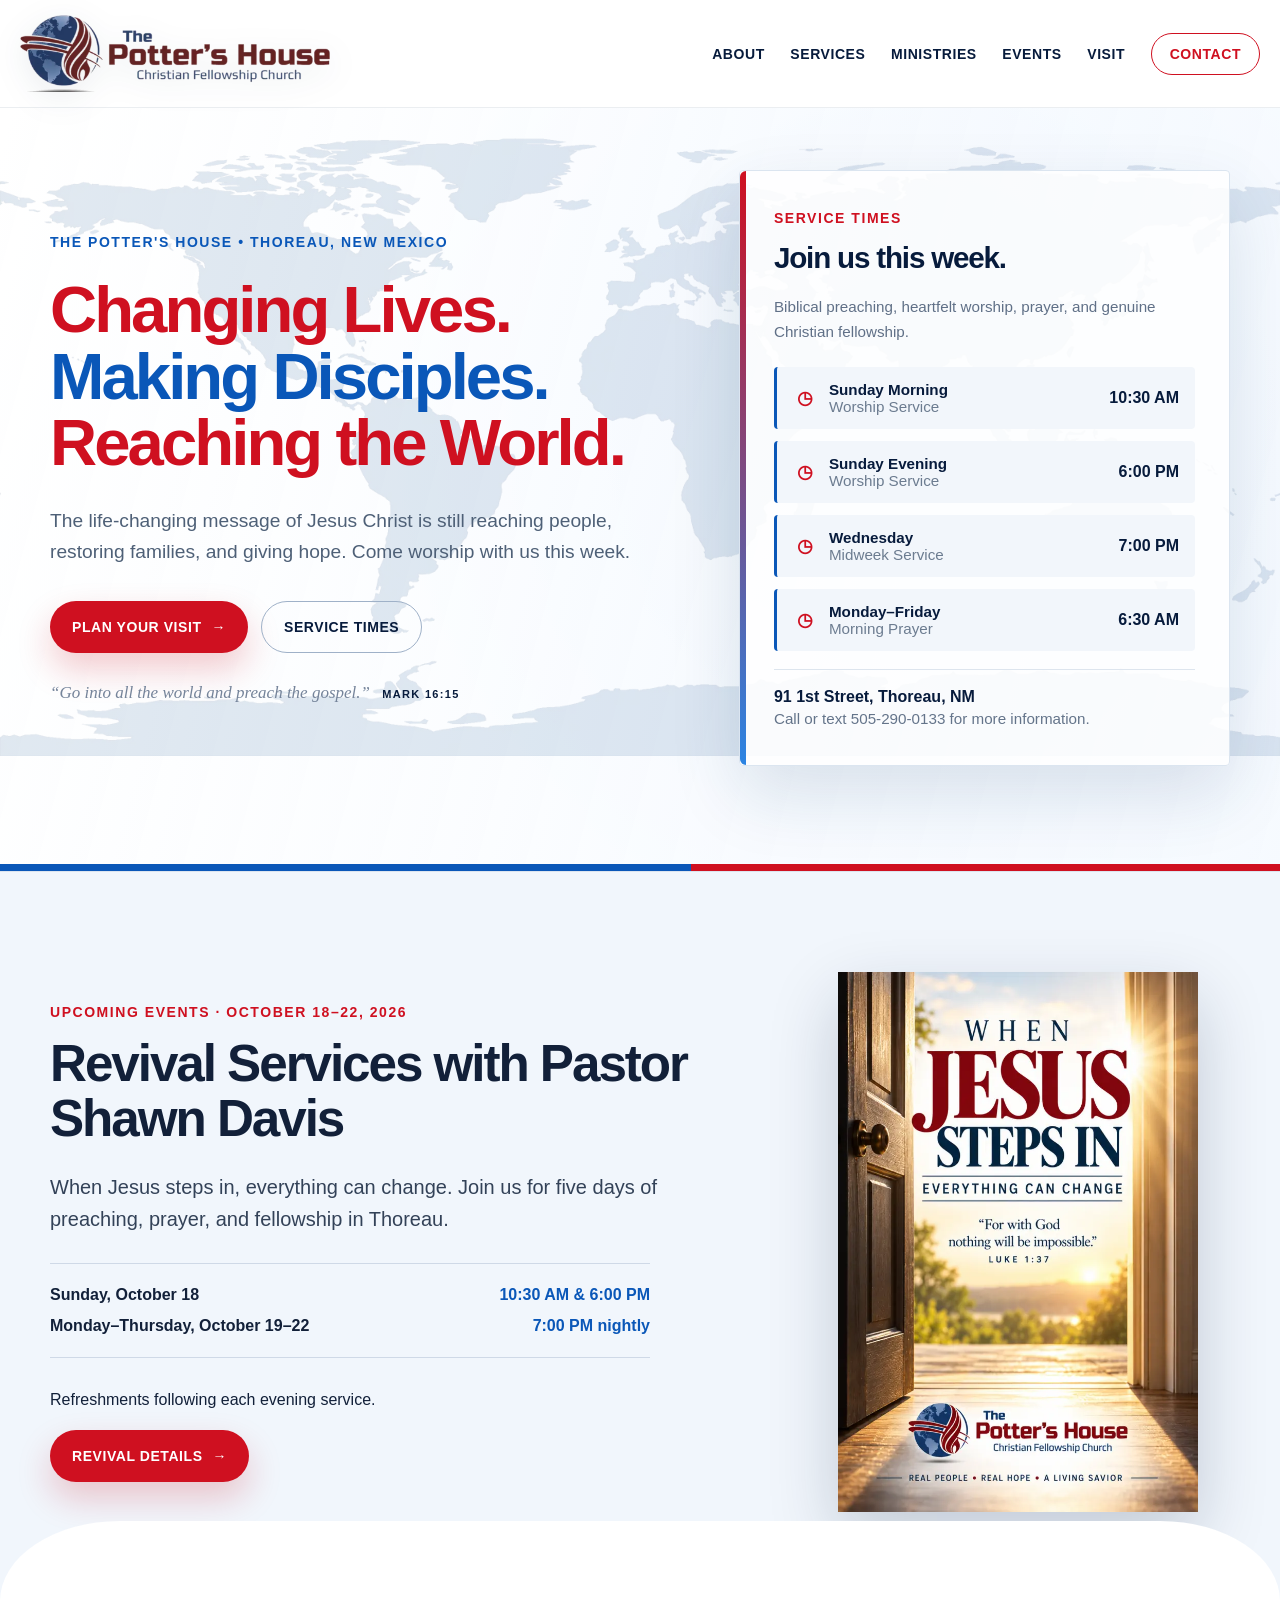
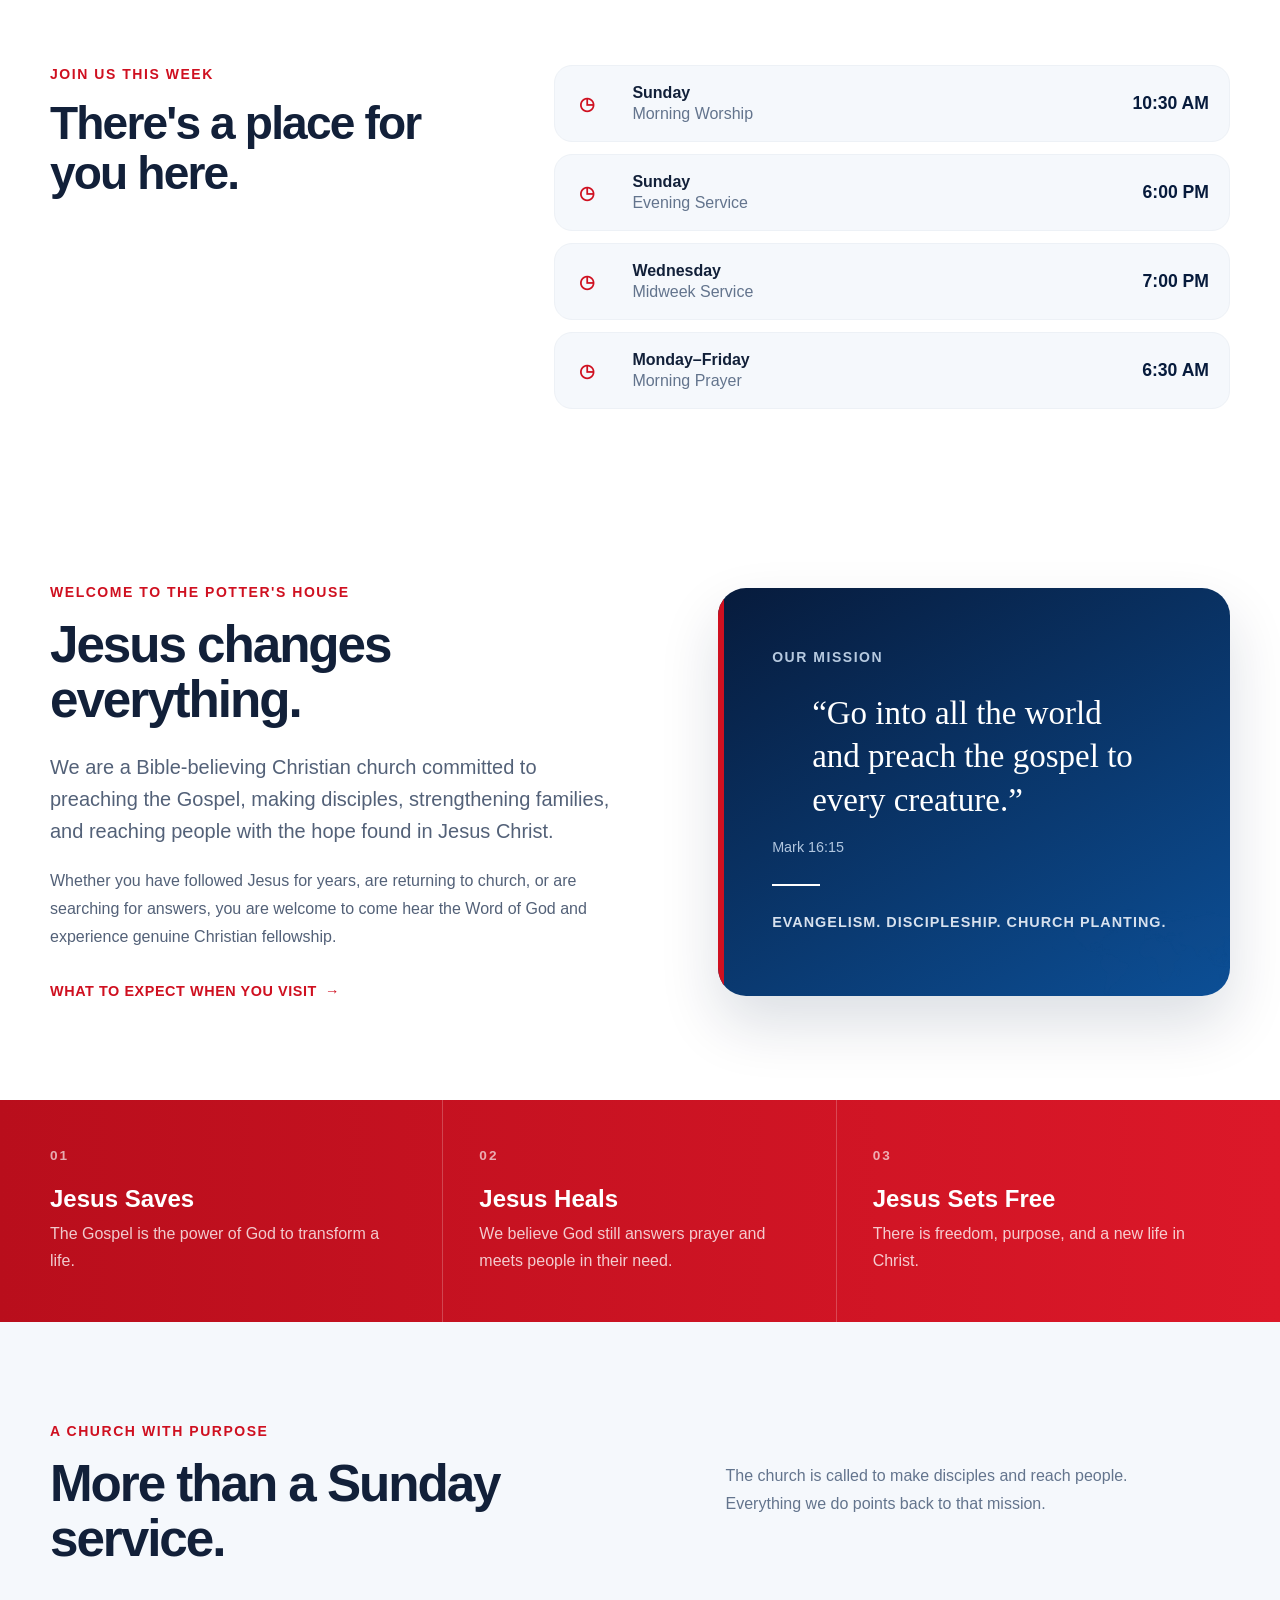
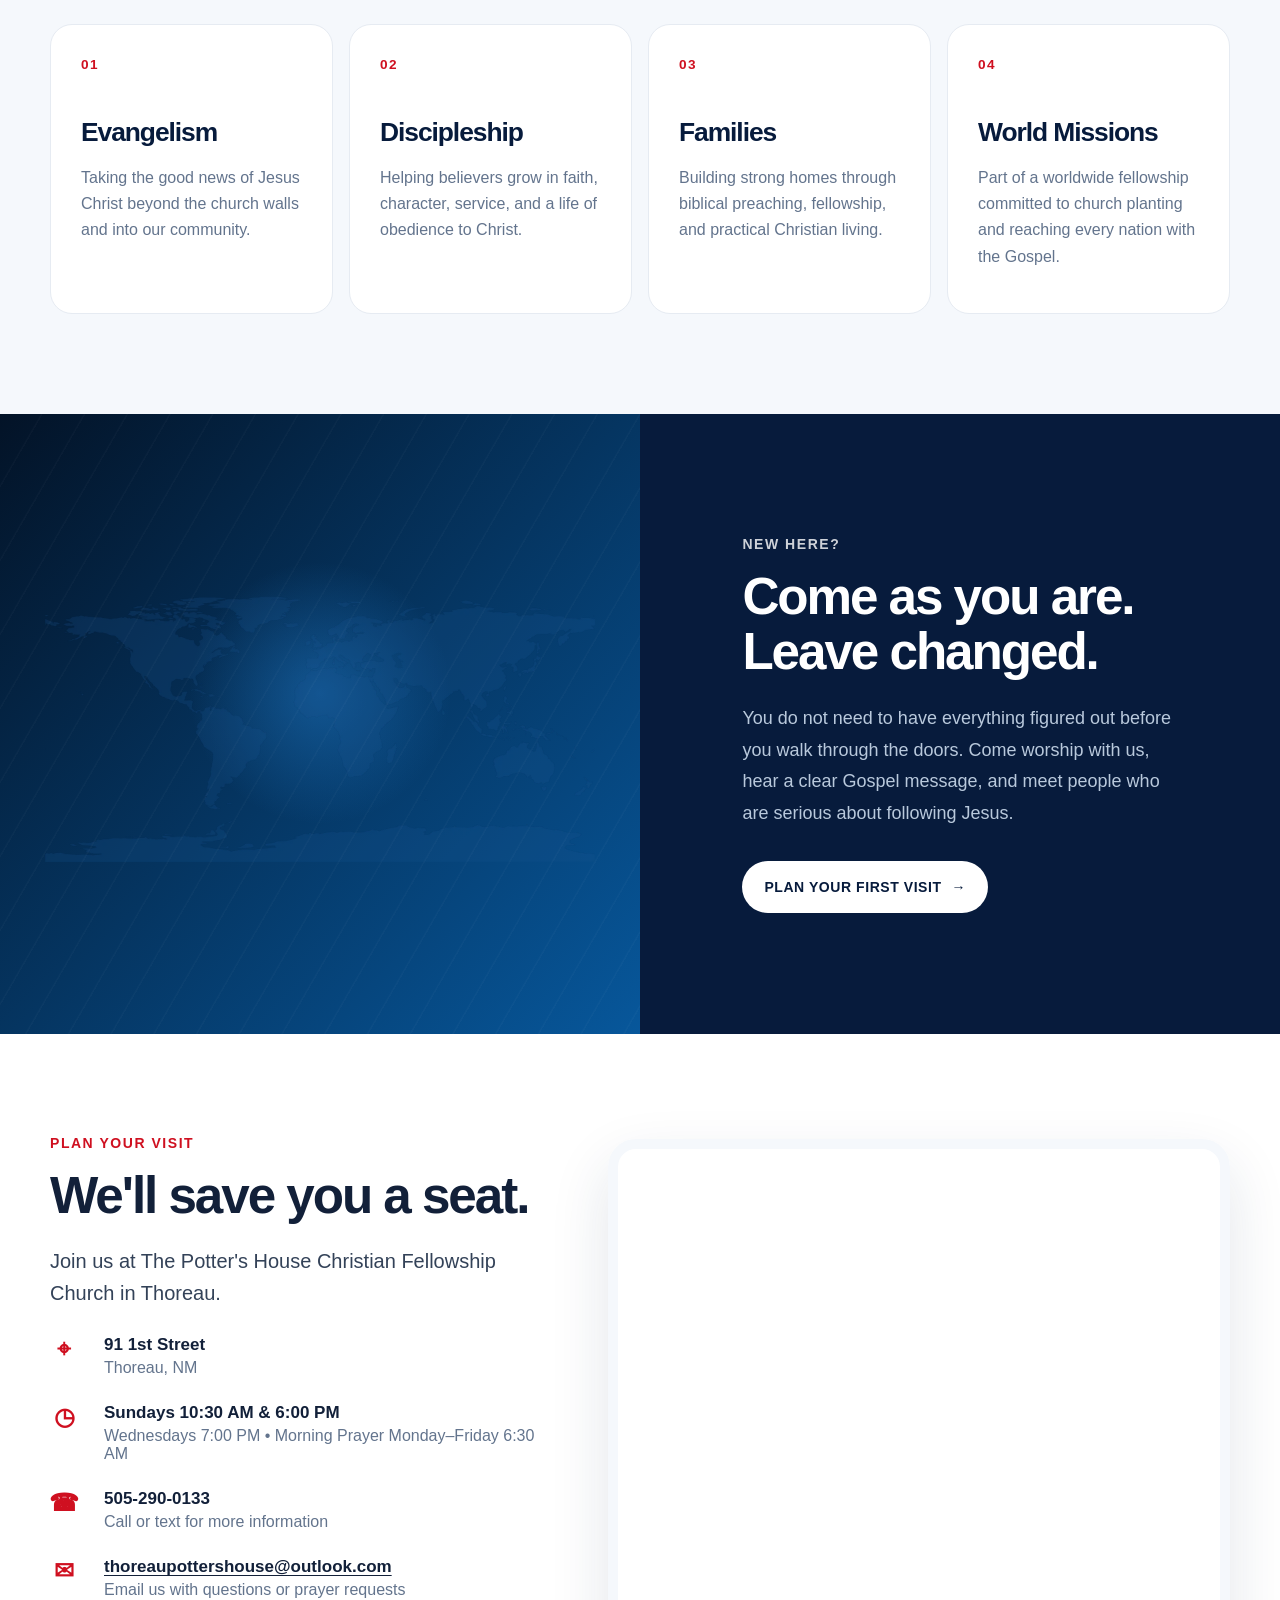
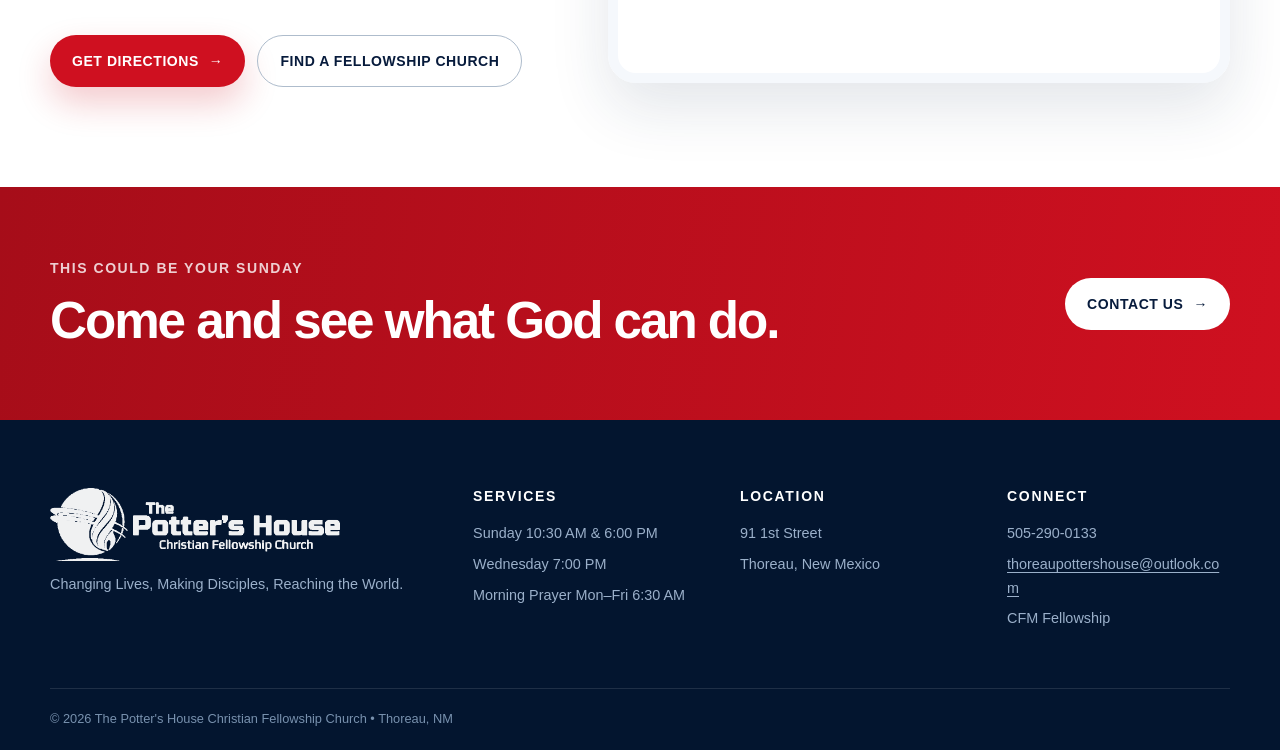
==== commit ad383555: "Add church email contact across site" ====
--- a/index.html
+++ b/index.html
@@ -147,6 +147,7 @@
         <div class="detail-row"><div class="icon">⌖</div><div><strong>91 1st Street</strong><span>Thoreau, NM</span></div></div>
         <div class="detail-row"><div class="icon">◷</div><div><strong>Sundays 10:30 AM &amp; 6:00 PM</strong><span>Wednesdays 7:00 PM • Morning Prayer Monday–Friday 6:30 AM</span></div></div>
         <div class="detail-row"><div class="icon">☎</div><div><strong><a href="tel:+15052900133">505-290-0133</a></strong><span>Call or text for more information</span></div></div>
+        <div class="detail-row"><div class="icon">✉</div><div><strong><a class="email-link" href="mailto:thoreaupottershouse@outlook.com">thoreaupottershouse@outlook.com</a></strong><span>Email us with questions or prayer requests</span></div></div>
         <div class="visit-actions">
           <a class="button button-primary" href="https://www.google.com/maps/search/?api=1&query=91+1st+Street+Thoreau+NM" target="_blank" rel="noreferrer">Get Directions <span>→</span></a>
           <a class="button button-outline" href="https://www.cfmmap.org/" target="_blank" rel="noreferrer">Find a Fellowship Church</a>
@@ -166,7 +167,7 @@
       </div>
       <div><strong>Services</strong><p>Sunday 10:30 AM &amp; 6:00 PM</p><p>Wednesday 7:00 PM</p><p>Morning Prayer Mon–Fri 6:30 AM</p></div>
       <div><strong>Location</strong><p>91 1st Street</p><p>Thoreau, New Mexico</p></div>
-      <div><strong>Connect</strong><p><a href="tel:+15052900133">505-290-0133</a></p><p><a href="https://www.cfmmap.org/" target="_blank" rel="noreferrer">CFM Fellowship</a></p></div>
+      <div><strong>Connect</strong><p><a href="tel:+15052900133">505-290-0133</a></p><p><a class="email-link" href="mailto:thoreaupottershouse@outlook.com">thoreaupottershouse@outlook.com</a></p><p><a href="https://www.cfmmap.org/" target="_blank" rel="noreferrer">CFM Fellowship</a></p></div>
     </div>
     <div class="shell copyright">© 2026 The Potter's House Christian Fellowship Church • Thoreau, NM</div>
   </footer>
--- a/styles.css
+++ b/styles.css
@@ -97,7 +97,7 @@
 .section-copy p:not(.kicker){max-width:680px;color:#536178}
 .text-link{display:inline-flex;align-items:center;gap:8px;margin-top:16px;color:var(--red);font-size:13px;font-weight:800;letter-spacing:.04em;text-transform:uppercase}
 .statement-card{position:relative;padding:60px 54px;color:#fff;background:linear-gradient(150deg,var(--navy),#0c4f96);border-radius:28px;box-shadow:var(--shadow);overflow:hidden}
-.statement-card::before{content:"";position:absolute;width:100%;height:100%;top:0;left:0;background:url('/assets/world-globe.webp') no-repeat right -30px bottom -20px / 220px auto;opacity:.08}
+.statement-card::before{content:"";position:absolute;width:100%;height:100%;top:0;left:0;background:url('/assets/world-map.webp') no-repeat right -30px bottom -20px / 220px auto;opacity:.08}
 .statement-card::after{content:"";position:absolute;width:6px;top:0;bottom:0;left:0;background:var(--red)}
 .statement-small{display:block;margin-bottom:24px;color:#b6c9df;font-size:11px;font-weight:800;letter-spacing:.16em;text-transform:uppercase}
 .statement-card blockquote{position:relative;z-index:1;margin-bottom:16px;font-family:Georgia,'Times New Roman',serif;font-size:33px;line-height:1.32}
@@ -127,7 +127,7 @@
 
 .invite-section{display:grid;grid-template-columns:1fr 1fr;min-height:620px;color:#fff;background:var(--navy)}
 .invite-image{position:relative;overflow:hidden;background:radial-gradient(circle at 50% 45%,rgba(36,134,218,.42),transparent 28%),linear-gradient(135deg,#031327,#07579b)}
-.invite-image::before{content:"";position:absolute;inset:0;background:url('/assets/world-globe.webp') no-repeat center center / 66% auto;opacity:.14;filter:brightness(1.6)}
+.invite-image::before{content:"";position:absolute;inset:0;background:url('/assets/world-map.webp') no-repeat center center / 66% auto;opacity:.14;filter:brightness(1.6)}
 .invite-image::after{content:"";position:absolute;inset:0;background:repeating-linear-gradient(120deg,transparent 0 35px,rgba(255,255,255,.025) 36px 37px)}
 .invite-content{display:flex;flex-direction:column;justify-content:center;padding:80px clamp(45px,8vw,120px)}
 .invite-content h2{margin-bottom:24px}
@@ -258,9 +258,9 @@
 
 /* Fellowship world identity and events */
 .hero{background:linear-gradient(105deg,rgba(255,255,255,.94),rgba(244,249,255,.82)),radial-gradient(circle at 70% 48%,#d2e5f8,transparent 55%)}
-.world-watermark{right:-3%;top:12%;width:min(68vw,860px);height:84%;background-image:url('/assets/world-globe.webp');opacity:.18;filter:grayscale(1) sepia(1) hue-rotate(170deg) saturate(3)}
+.world-watermark{right:-3%;top:12%;width:min(68vw,860px);height:84%;background-image:url('/assets/world-map.webp');opacity:.18;filter:grayscale(1) sepia(1) hue-rotate(170deg) saturate(3)}
 .world-lines{opacity:.58}
-.about-hero:after{background-image:url('/assets/world-globe.webp')}
+.about-hero:after{background-image:url('/assets/world-map.webp')}
 .event-feature{background:#f1f6fc;border-top:1px solid var(--line);border-bottom:1px solid var(--line)}
 .event-feature-grid{display:grid;grid-template-columns:1.1fr .7fr;gap:clamp(35px,7vw,110px);align-items:center}
 .event-feature-copy h2{max-width:680px}
@@ -269,8 +269,8 @@
 .event-schedule span{text-align:right;color:var(--blue);font-weight:700}
 .event-art{display:block;max-width:360px;justify-self:center;box-shadow:0 26px 65px rgba(8,28,62,.2)}
 .event-art img{width:100%;height:auto}
-.events-hero{position:relative;overflow:hidden;padding:180px 0 90px;color:#fff;background:linear-gradient(105deg,rgba(3,17,39,.97),rgba(6,53,107,.9)),url('/assets/world-globe.webp') no-repeat right 8% center / 500px}
-.events-hero:after{content:"";position:absolute;right:3%;top:7%;height:90%;aspect-ratio:1;background:url('/assets/world-globe.webp') no-repeat center/contain;opacity:.14;pointer-events:none}
+.events-hero{position:relative;overflow:hidden;padding:180px 0 90px;color:#fff;background:linear-gradient(105deg,rgba(3,17,39,.97),rgba(6,53,107,.9)),url('/assets/world-map.webp') no-repeat right 8% center / 500px}
+.events-hero:after{content:"";position:absolute;right:3%;top:7%;height:90%;aspect-ratio:1;background:url('/assets/world-map.webp') no-repeat center/contain;opacity:.14;pointer-events:none}
 .events-hero .shell{position:relative;z-index:1}
 .events-hero h1{max-width:800px;font-size:clamp(44px,7vw,82px);line-height:1}
 .events-hero p:not(.kicker){max-width:650px;font-size:19px;color:#d9e8f7}
@@ -280,3 +280,79 @@
 .event-posters img{width:100%;height:auto;box-shadow:0 16px 40px rgba(8,28,62,.15)}
 @media(max-width:800px){.event-feature-grid,.event-detail-grid{grid-template-columns:1fr}.event-art{max-width:300px}.events-hero{padding:125px 0 65px}.event-detail-grid{gap:35px}}
 @media(max-width:520px){.world-watermark{top:4%;right:-33%;width:110vw;height:55%;opacity:.12}.event-schedule{grid-template-columns:1fr;gap:5px}.event-schedule strong:not(:first-child){margin-top:10px}.event-schedule span{text-align:left}.event-posters{gap:8px}.event-feature{padding-top:58px}}
+
+/* A transparent world map carries the fellowship's global mission. */
+.world-watermark{top:8%;right:-7%;width:min(77vw,1050px);height:82%;background-position:center;background-size:contain;opacity:.16;filter:none}
+.world-lines{display:none}
+.about-hero:after{top:75px;right:-4%;width:min(65vw,850px);height:440px;background-size:contain;opacity:.13;filter:none}
+.invite-image::before{background-size:86% auto;opacity:.24;filter:none}
+.events-hero{background:linear-gradient(105deg,#031127,#07366a)}
+.events-hero:after{right:-2%;top:5%;width:min(70vw,920px);height:90%;aspect-ratio:auto;background-size:contain;opacity:.20}
+@media(max-width:700px){.world-watermark{top:2%;right:-25%;width:130vw;height:64%;opacity:.11}.about-hero:after{right:-35%;top:55px;width:125vw;height:320px;opacity:.10}.events-hero:after{right:-30%;width:130vw;opacity:.12}}
+
+/* Full-width mission map and a consistent, readable type scale. */
+.world-watermark{inset:0;width:100%;height:100%;background:url('/assets/world-map.webp') no-repeat center center / 100% auto;opacity:.13}
+.hero{padding-top:170px;padding-bottom:105px}
+.hero-content{grid-template-columns:minmax(0,1.12fr) minmax(0,.88fr);gap:clamp(30px,5vw,72px)}
+.hero h1{font-size:clamp(3.5rem,5.1vw,5rem);line-height:1.02;letter-spacing:-.045em}
+.hero-copy>p{font-size:1.2rem;line-height:1.62}
+h2{font-size:clamp(2.5rem,4vw,3.8rem);line-height:1.08}
+h3{line-height:1.18}
+.kicker,.eyebrow,.panel-kicker,.statement-small{font-size:.875rem;line-height:1.4;letter-spacing:.11em}
+.button{font-size:.875rem;letter-spacing:.04em;min-height:52px}
+.nav{font-size:.875rem;gap:clamp(14px,2vw,28px)}
+.hero-panel h3{font-size:1.85rem}
+.hero-panel p,.hero-address,.hero-list-item strong,.hero-list-item span{font-size:.95rem}
+.hero-list-item b{font-size:1rem}
+.quick-lead h2{font-size:clamp(2.4rem,3.6vw,3.4rem)}
+.service-card strong,.service-card span,.detail-row span{font-size:1rem}
+.service-card b{font-size:1.1rem}
+.text-link,.statement-card p,.statement-card cite{font-size:.9rem}
+.belief-grid p,.ministry-card p{font-size:1rem;line-height:1.65}
+.belief-grid span,.ministry-card>span{font-size:.85rem}
+.ministry-card h3{font-size:1.65rem;margin-top:44px}
+.section-heading{grid-template-columns:minmax(0,1fr) minmax(260px,.8fr);gap:45px;align-items:center}
+.section-heading>p{max-width:480px}
+footer strong{font-size:.875rem}
+footer p{font-size:.9rem;line-height:1.65}
+.copyright{font-size:.8rem}
+.about-hero:after{inset:0;width:100%;height:100%;background:url('/assets/world-map.webp') no-repeat center center / 100% auto;opacity:.14}
+.events-hero:after{inset:0;width:100%;height:100%;background:url('/assets/world-map.webp') no-repeat center center / 100% auto;opacity:.16}
+@media(max-width:1100px){.nav{font-size:.82rem}.brand-logo{width:250px}}
+@media(max-width:980px){
+ .hero{padding:130px 0 85px}
+ .hero-content{grid-template-columns:1fr;gap:36px}
+ .hero-copy{max-width:760px}
+ .hero-panel{max-width:760px;width:100%}
+ .section-heading{grid-template-columns:1fr;gap:15px}
+ .nav a,.nav a:nth-child(-n+3){font-size:1rem}
+}
+@media(max-width:700px){
+ .section{padding:72px 0}
+ .shell{width:min(100% - 36px,1180px)}
+ .hero{padding:115px 0 75px}
+ .world-watermark{inset:0;width:100%;height:100%;background-position:center 95px;background-size:100% auto;opacity:.12}
+ .hero h1{font-size:clamp(2.65rem,10vw,3.6rem);line-height:1.04}
+ .hero-copy>p{font-size:1.1rem}
+ h2{font-size:clamp(2.25rem,9vw,3rem)}
+ .quick-lead h2{font-size:clamp(2.2rem,8vw,2.8rem)}
+ .eyebrow{font-size:.875rem}
+ .hero-panel{padding:28px 22px}
+ .hero-list-item{grid-template-columns:24px minmax(0,1fr) auto}
+ .hero-list-item b{grid-column:auto;white-space:normal;text-align:right}
+ .service-card{grid-template-columns:26px minmax(0,1fr) auto}
+ .service-card b{grid-column:auto;white-space:normal;text-align:right}
+ .belief-grid strong{font-size:1.4rem}
+ .ministry-grid{grid-template-columns:1fr}
+ .ministry-card h3{margin-top:22px}
+ .about-hero:after,.events-hero:after{background-position:center 85px;background-size:100% auto;opacity:.12}
+}
+@media(max-width:420px){
+ .brand-logo{width:170px}
+ .hero h1{font-size:clamp(2.5rem,10vw,2.9rem)}
+ .hero-list-item,.service-card{grid-template-columns:24px minmax(0,1fr)}
+ .hero-list-item b,.service-card b{grid-column:2;text-align:left;margin-top:2px}
+ .event-posters{grid-template-columns:1fr 1fr}
+}
+
+.email-link{overflow-wrap:anywhere;text-decoration:underline;text-underline-offset:3px}
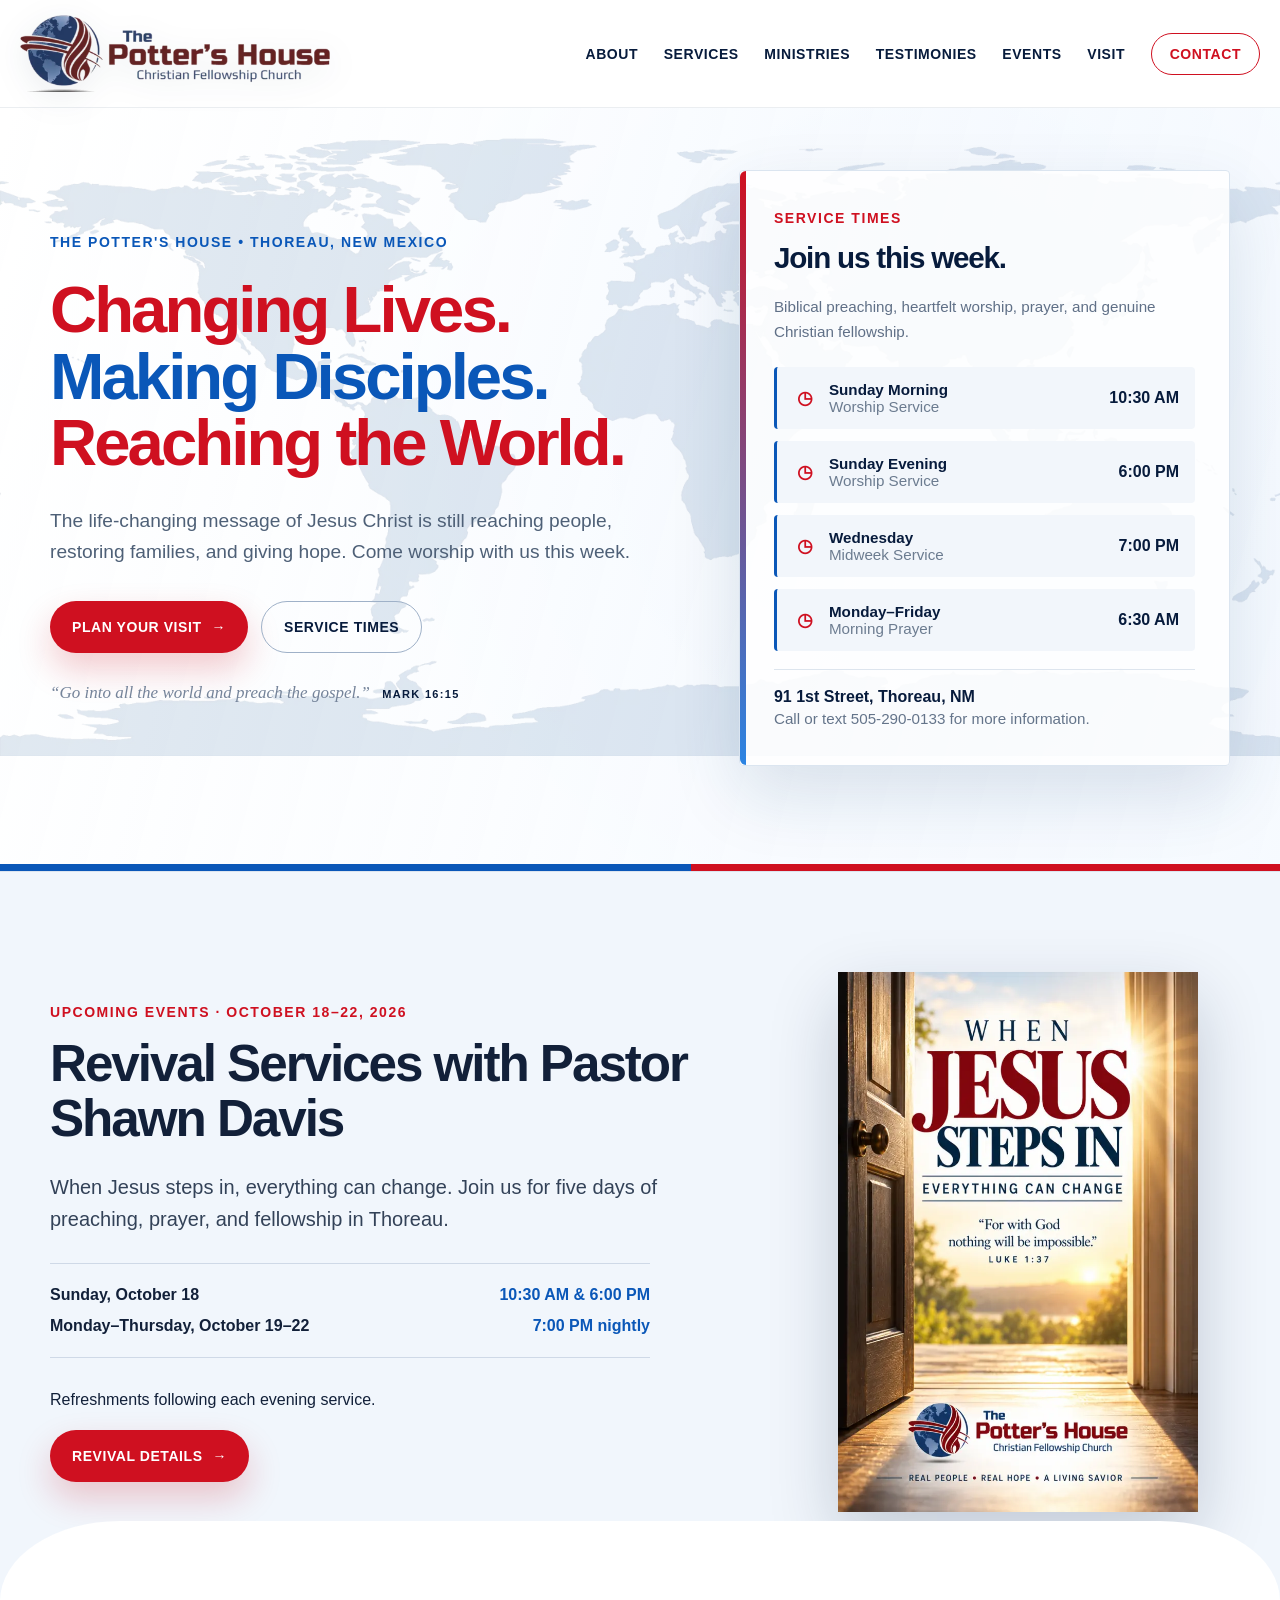
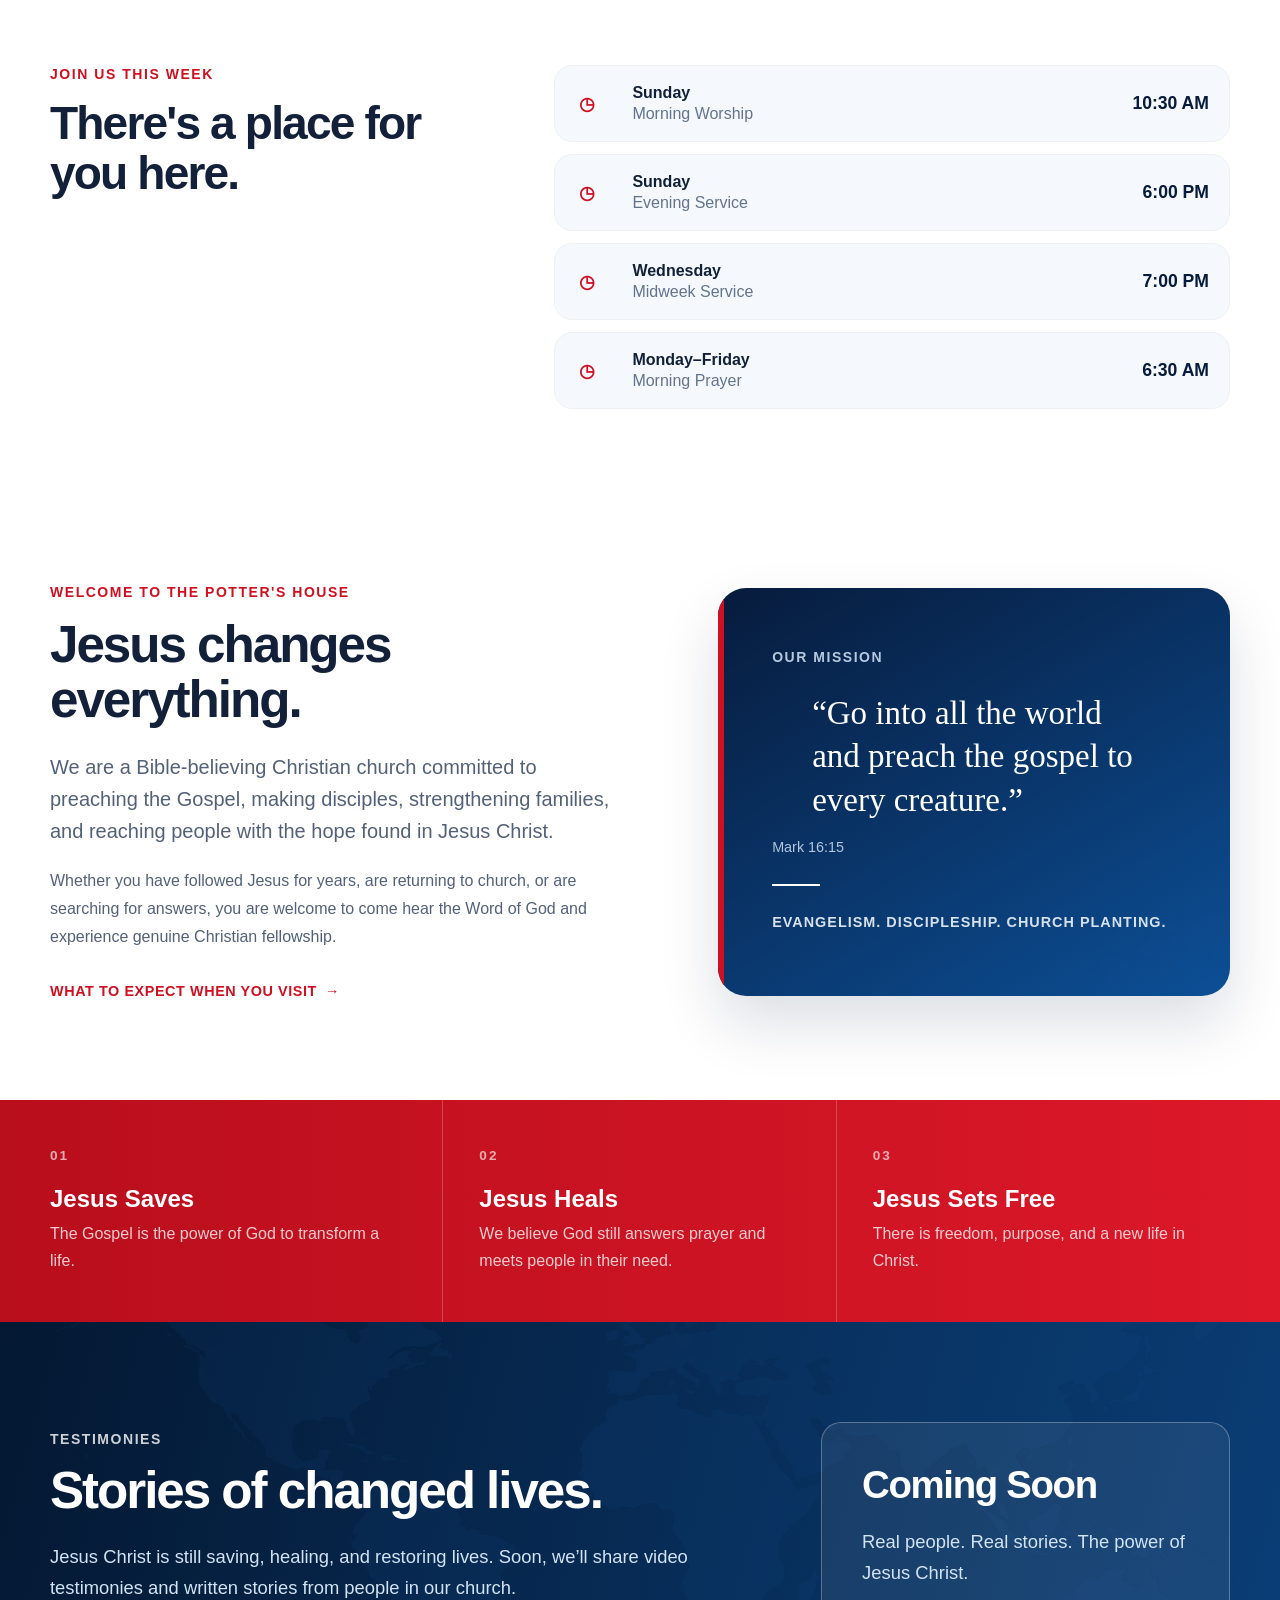
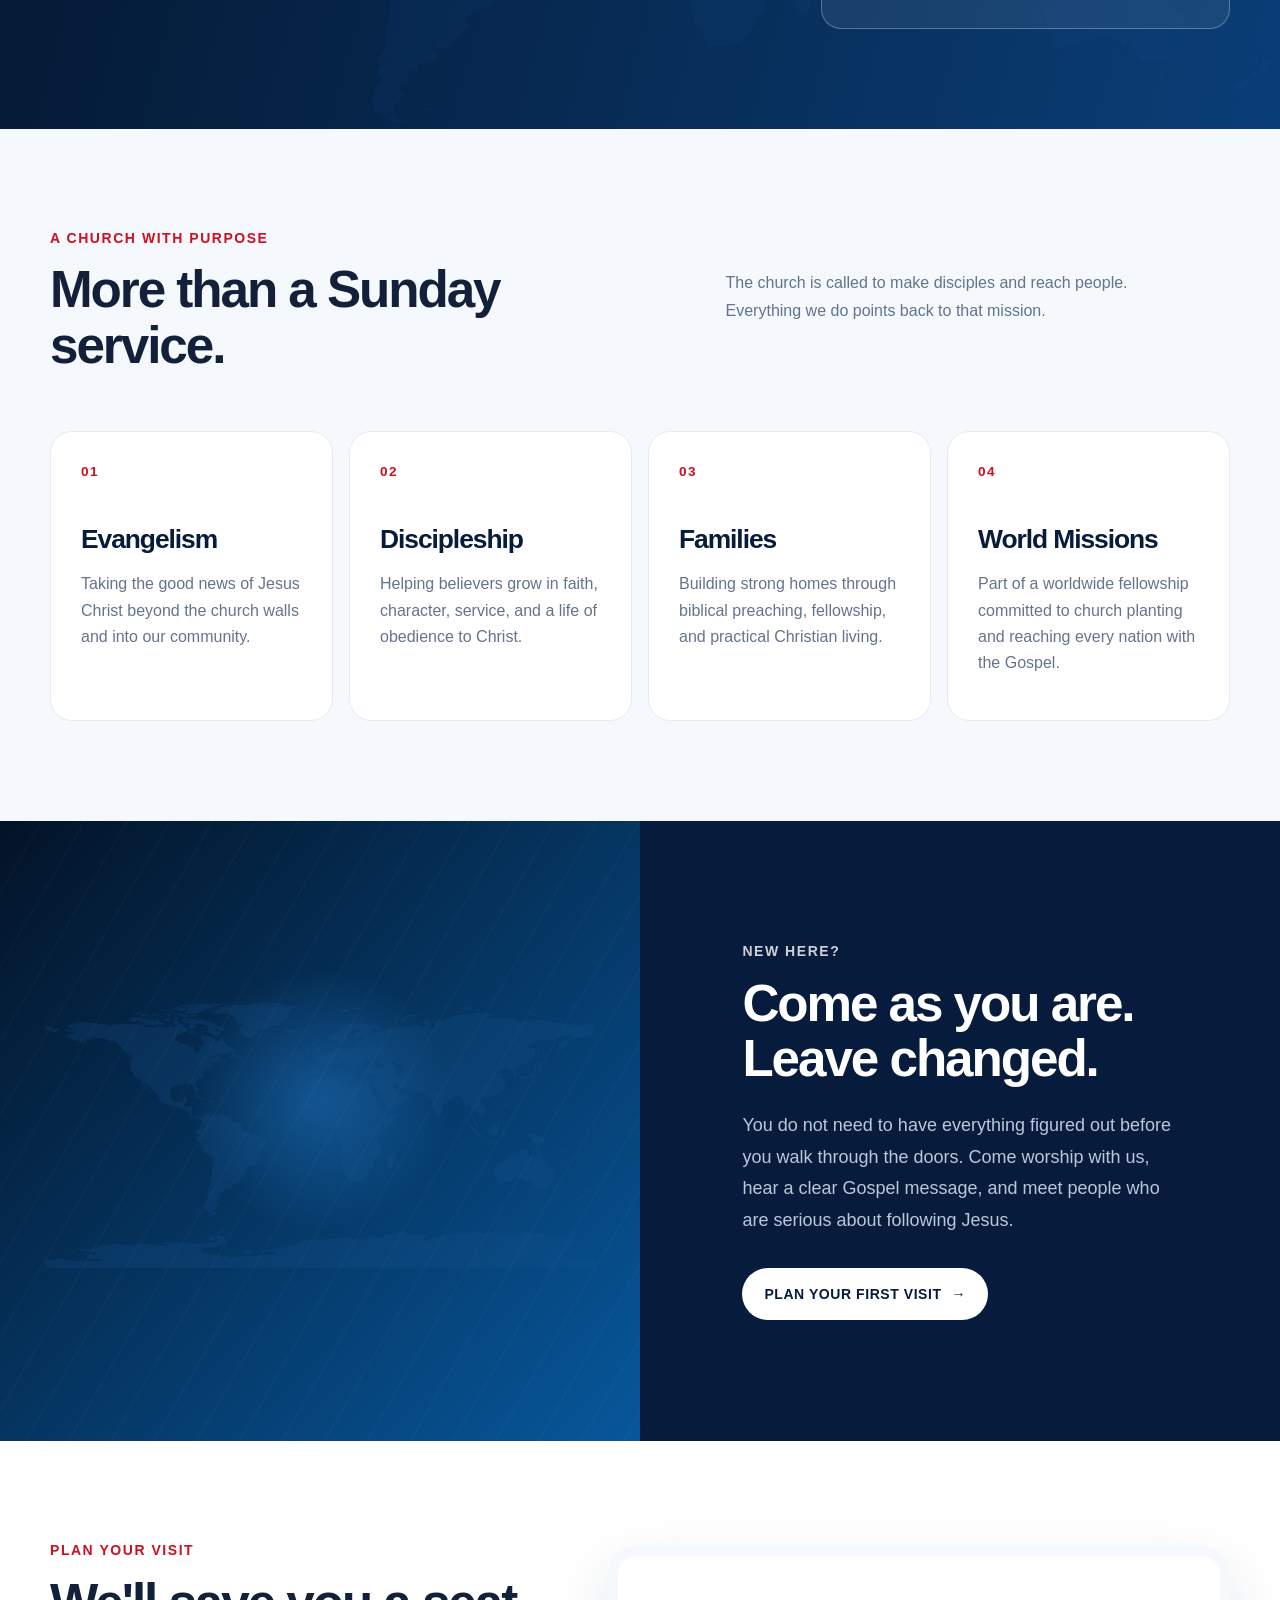
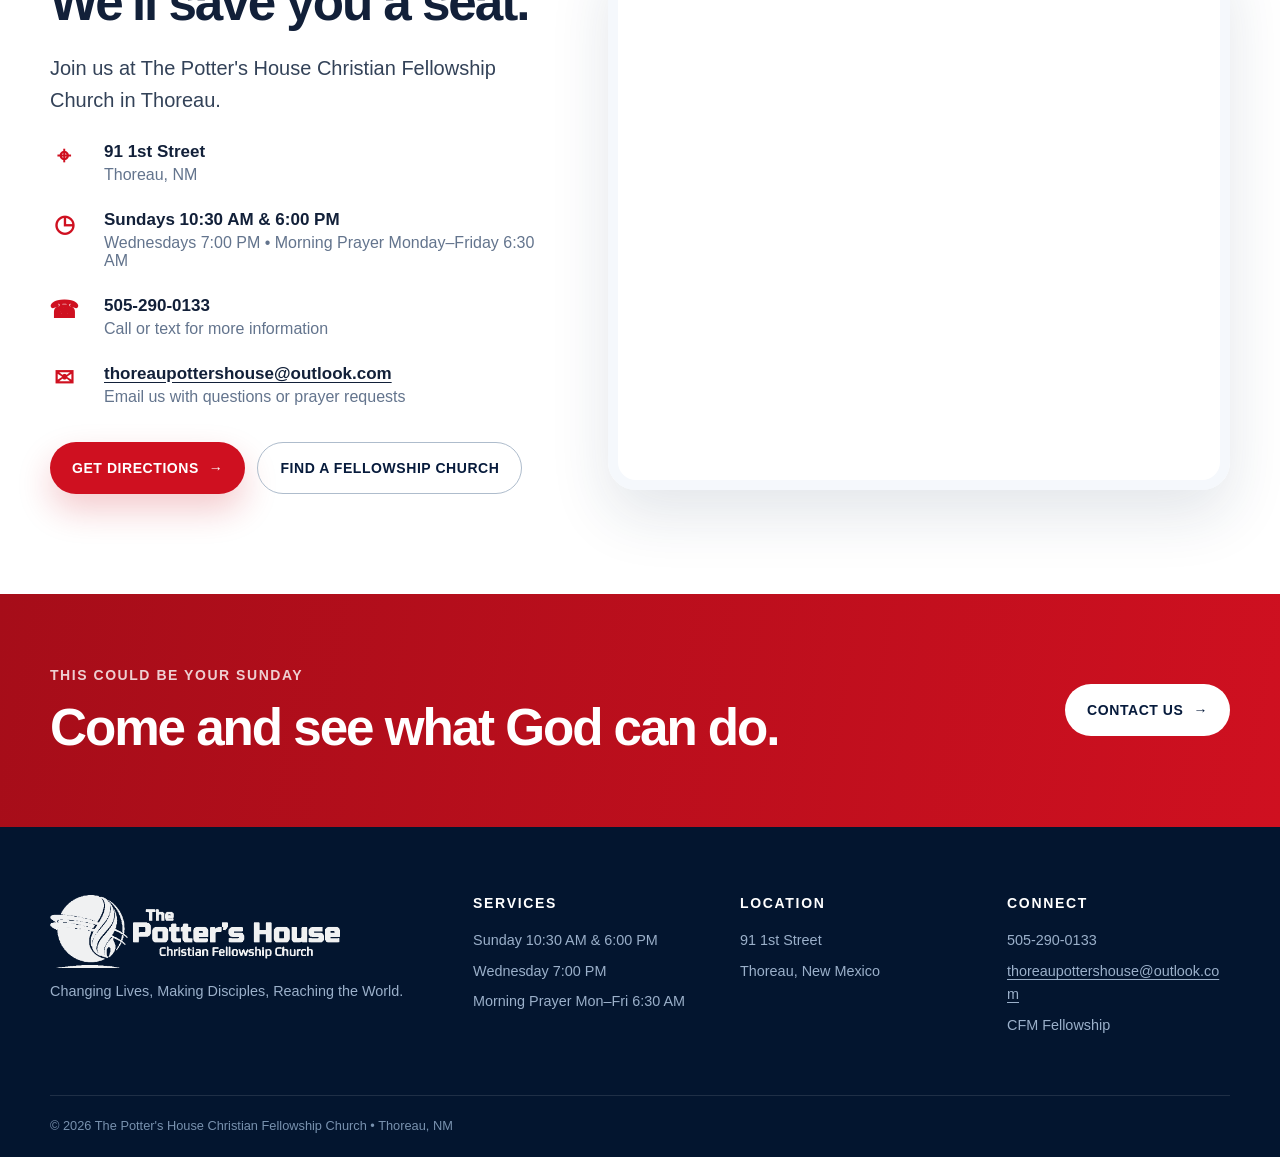
==== commit 64c66388: "Add coming soon testimonies section" ====
--- a/index.html
+++ b/index.html
@@ -22,7 +22,7 @@
       <nav class="nav" id="primaryNav" aria-label="Primary navigation">
         <a href="/about.html">About</a>
         <a href="#services">Services</a>
-        <a href="#ministries">Ministries</a><a href="/events.html">Events</a>
+        <a href="#ministries">Ministries</a><a href="#testimonies">Testimonies</a><a href="/events.html">Events</a>
         <a href="#visit">Visit</a>
         <a class="nav-cta" href="tel:+15052900133">Contact</a>
       </nav>
@@ -110,6 +110,17 @@
       <div><span>01</span><strong>Jesus Saves</strong><p>The Gospel is the power of God to transform a life.</p></div>
       <div><span>02</span><strong>Jesus Heals</strong><p>We believe God still answers prayer and meets people in their need.</p></div>
       <div><span>03</span><strong>Jesus Sets Free</strong><p>There is freedom, purpose, and a new life in Christ.</p></div>
+    </div>
+  </section>
+
+  <section class="section testimonies" id="testimonies" aria-labelledby="testimonies-heading">
+    <div class="shell testimonies-inner">
+      <div>
+        <p class="kicker light">Testimonies</p>
+        <h2 id="testimonies-heading">Stories of changed lives.</h2>
+        <p>Jesus Christ is still saving, healing, and restoring lives. Soon, we’ll share video testimonies and written stories from people in our church.</p>
+      </div>
+      <div class="testimonies-soon"><span>Coming Soon</span><p>Real people. Real stories. The power of Jesus Christ.</p></div>
     </div>
   </section>
 
--- a/styles.css
+++ b/styles.css
@@ -356,3 +356,13 @@
 }
 
 .email-link{overflow-wrap:anywhere;text-decoration:underline;text-underline-offset:3px}
+
+.testimonies{position:relative;overflow:hidden;color:#fff;background:linear-gradient(105deg,#041832,#0a3e77)}
+.testimonies::before{content:"";position:absolute;inset:0;background:url('/assets/world-map.webp') no-repeat center/100% auto;opacity:.11;pointer-events:none}
+.testimonies-inner{position:relative;display:grid;grid-template-columns:minmax(0,1.25fr) minmax(270px,.75fr);gap:clamp(35px,7vw,100px);align-items:center}
+.testimonies h2{max-width:700px}
+.testimonies p:not(.kicker){max-width:650px;color:#d2e3f4;font-size:1.15rem;line-height:1.65}
+.testimonies-soon{padding:40px;border:1px solid rgba(255,255,255,.28);background:rgba(255,255,255,.07);border-radius:20px}
+.testimonies-soon span{display:block;margin-bottom:20px;color:#fff;font-size:clamp(1.9rem,3vw,2.7rem);font-weight:800;letter-spacing:-.035em}
+.testimonies-soon p{margin:0}
+@media(max-width:800px){.testimonies-inner{grid-template-columns:1fr;gap:22px}.testimonies-soon{padding:28px}.testimonies::before{background-position:center 50px}}
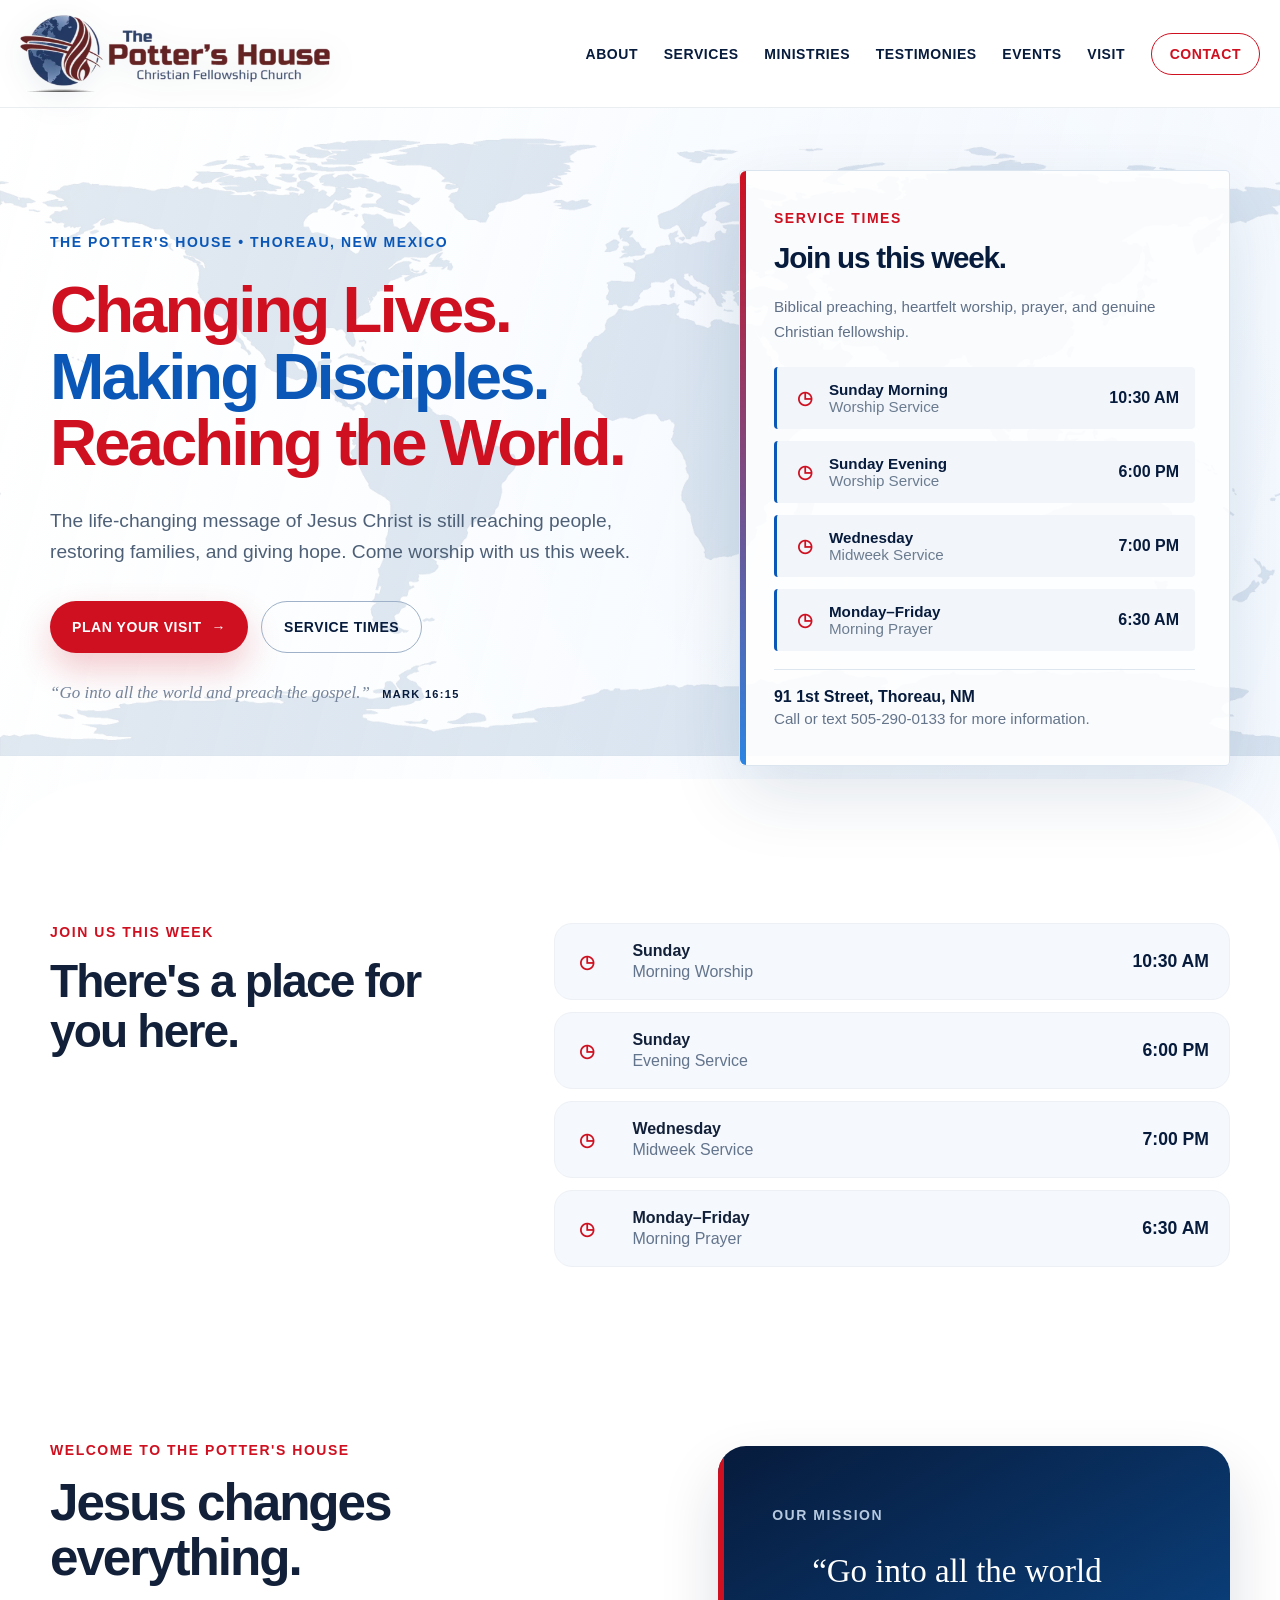
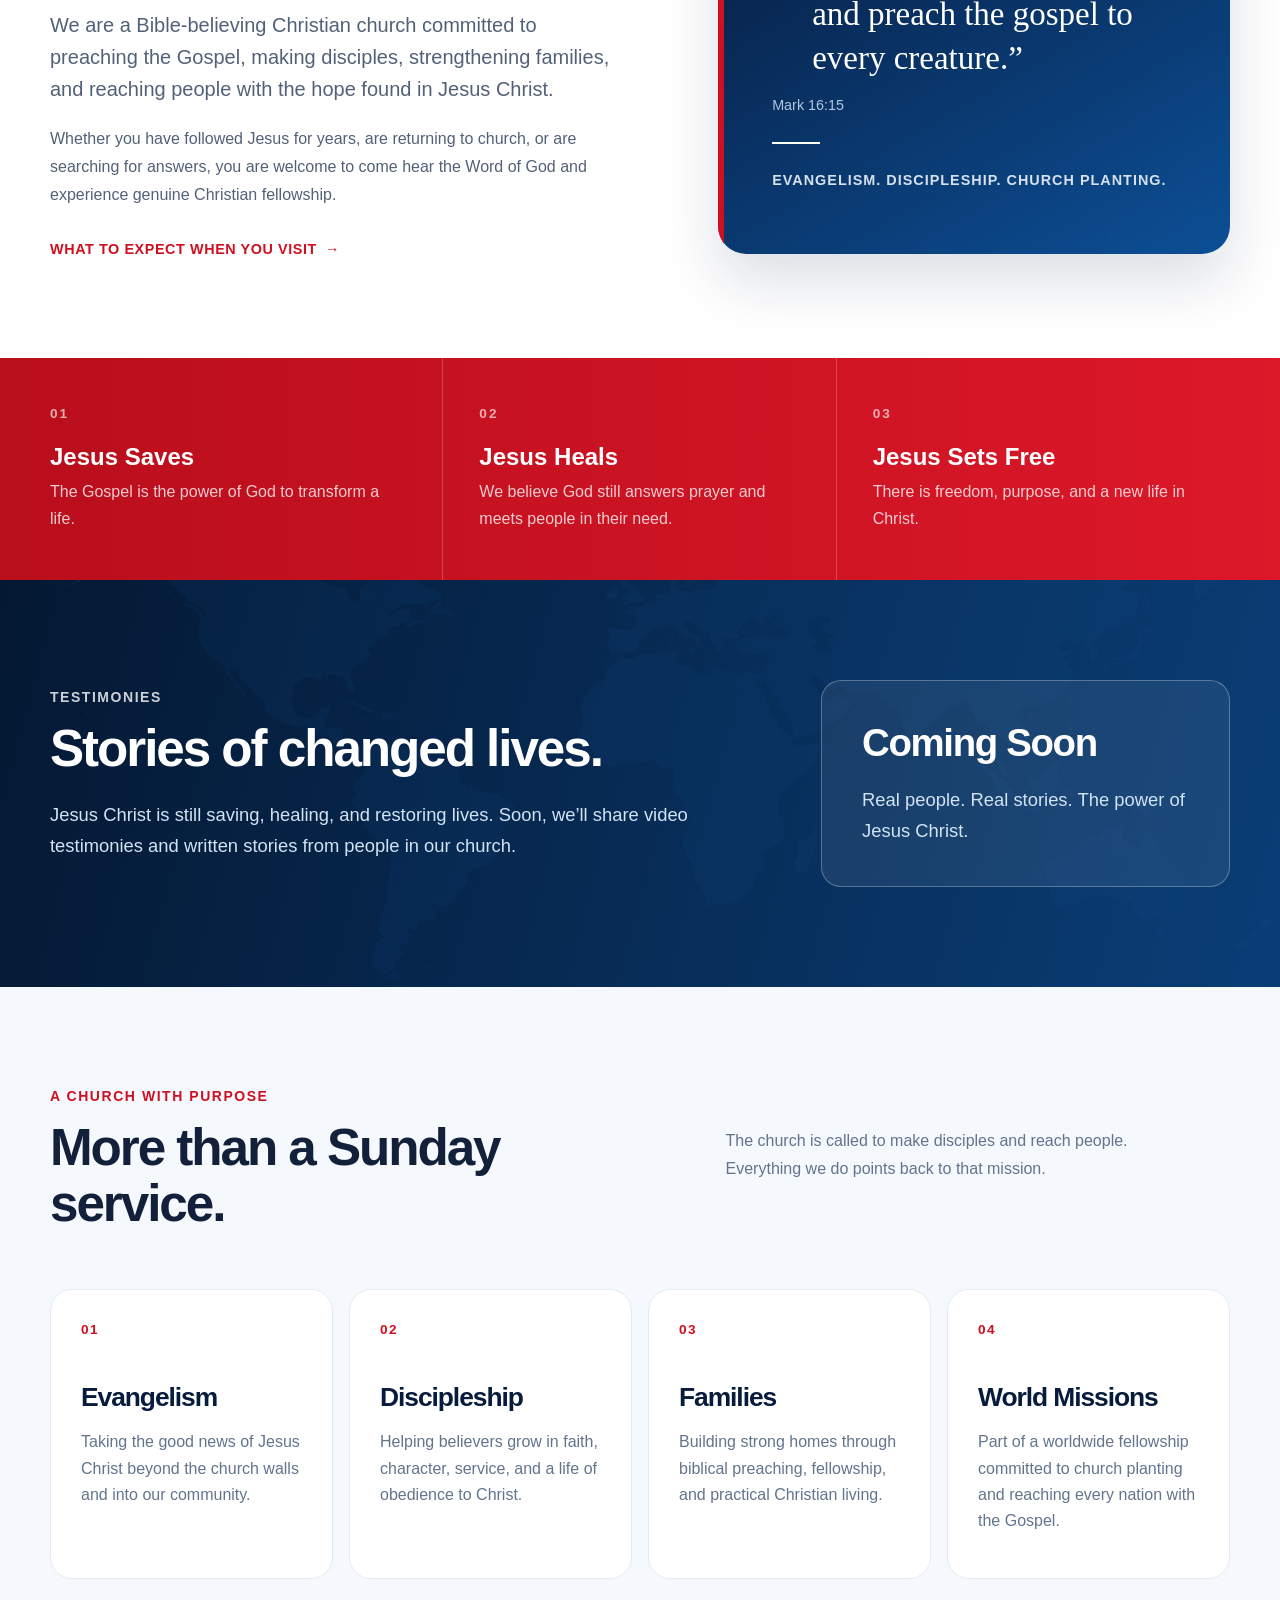
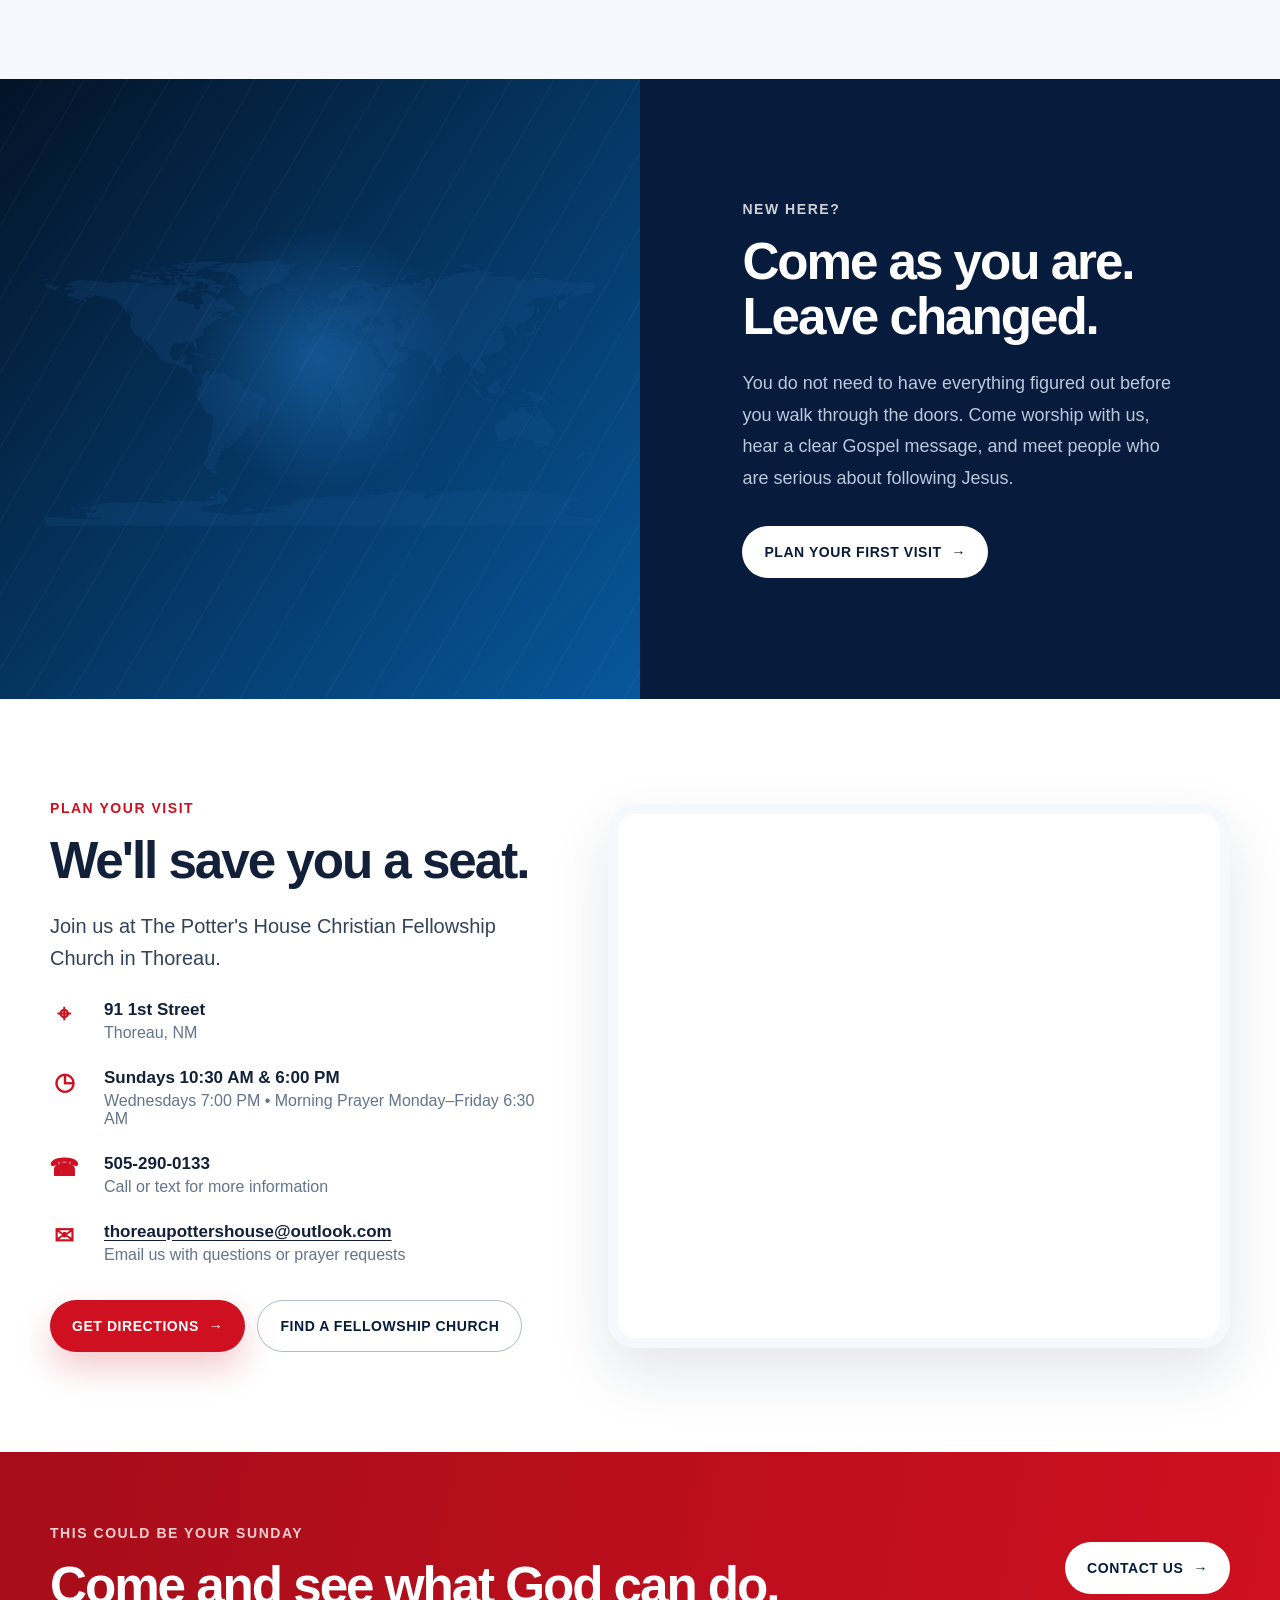
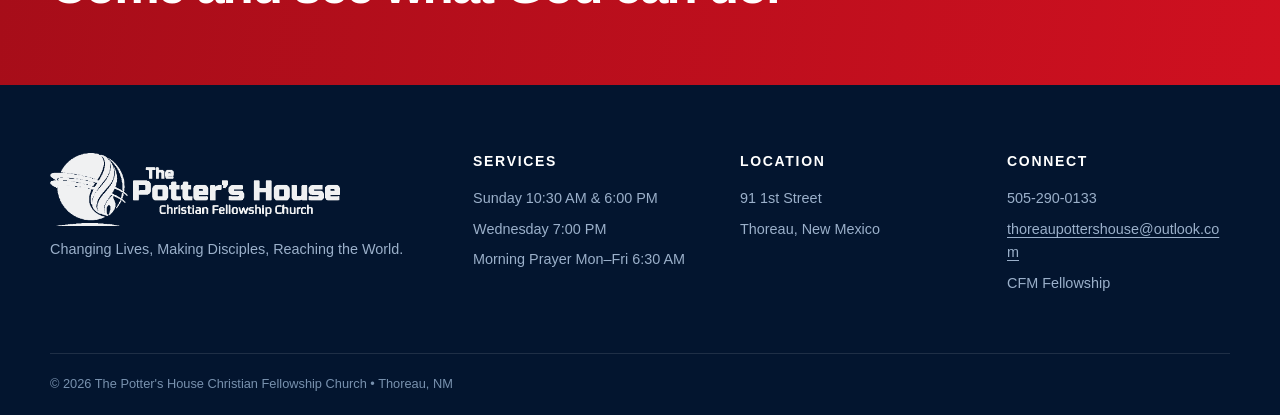
==== commit 8a51fd59: "Remove past revival from homepage" ====
--- a/index.html
+++ b/index.html
@@ -57,20 +57,6 @@
         </div>
         <div class="hero-address"><strong>91 1st Street, Thoreau, NM</strong>Call or text <a href="tel:+15052900133">505-290-0133</a> for more information.</div>
       </aside>
-    </div>
-  </section>
-
-  <section class="event-feature section" id="events" aria-labelledby="event-heading">
-    <div class="shell event-feature-grid">
-      <div class="event-feature-copy">
-        <p class="kicker">Upcoming Events · October 18–22, 2026</p>
-        <h2 id="event-heading">Revival Services with Pastor Shawn Davis</h2>
-        <p class="lead">When Jesus steps in, everything can change. Join us for five days of preaching, prayer, and fellowship in Thoreau.</p>
-        <div class="event-schedule"><strong>Sunday, October 18</strong><span>10:30 AM &amp; 6:00 PM</span><strong>Monday–Thursday, October 19–22</strong><span>7:00 PM nightly</span></div>
-        <p>Refreshments following each evening service.</p>
-        <a class="button button-primary" href="/events.html">Revival Details <span aria-hidden="true">→</span></a>
-      </div>
-      <a class="event-art" href="/events.html" aria-label="See revival service details"><img src="/assets/revival-2026-front.webp" alt="When Jesus steps in, everything can change — revival invitation" loading="lazy"></a>
     </div>
   </section>
 
